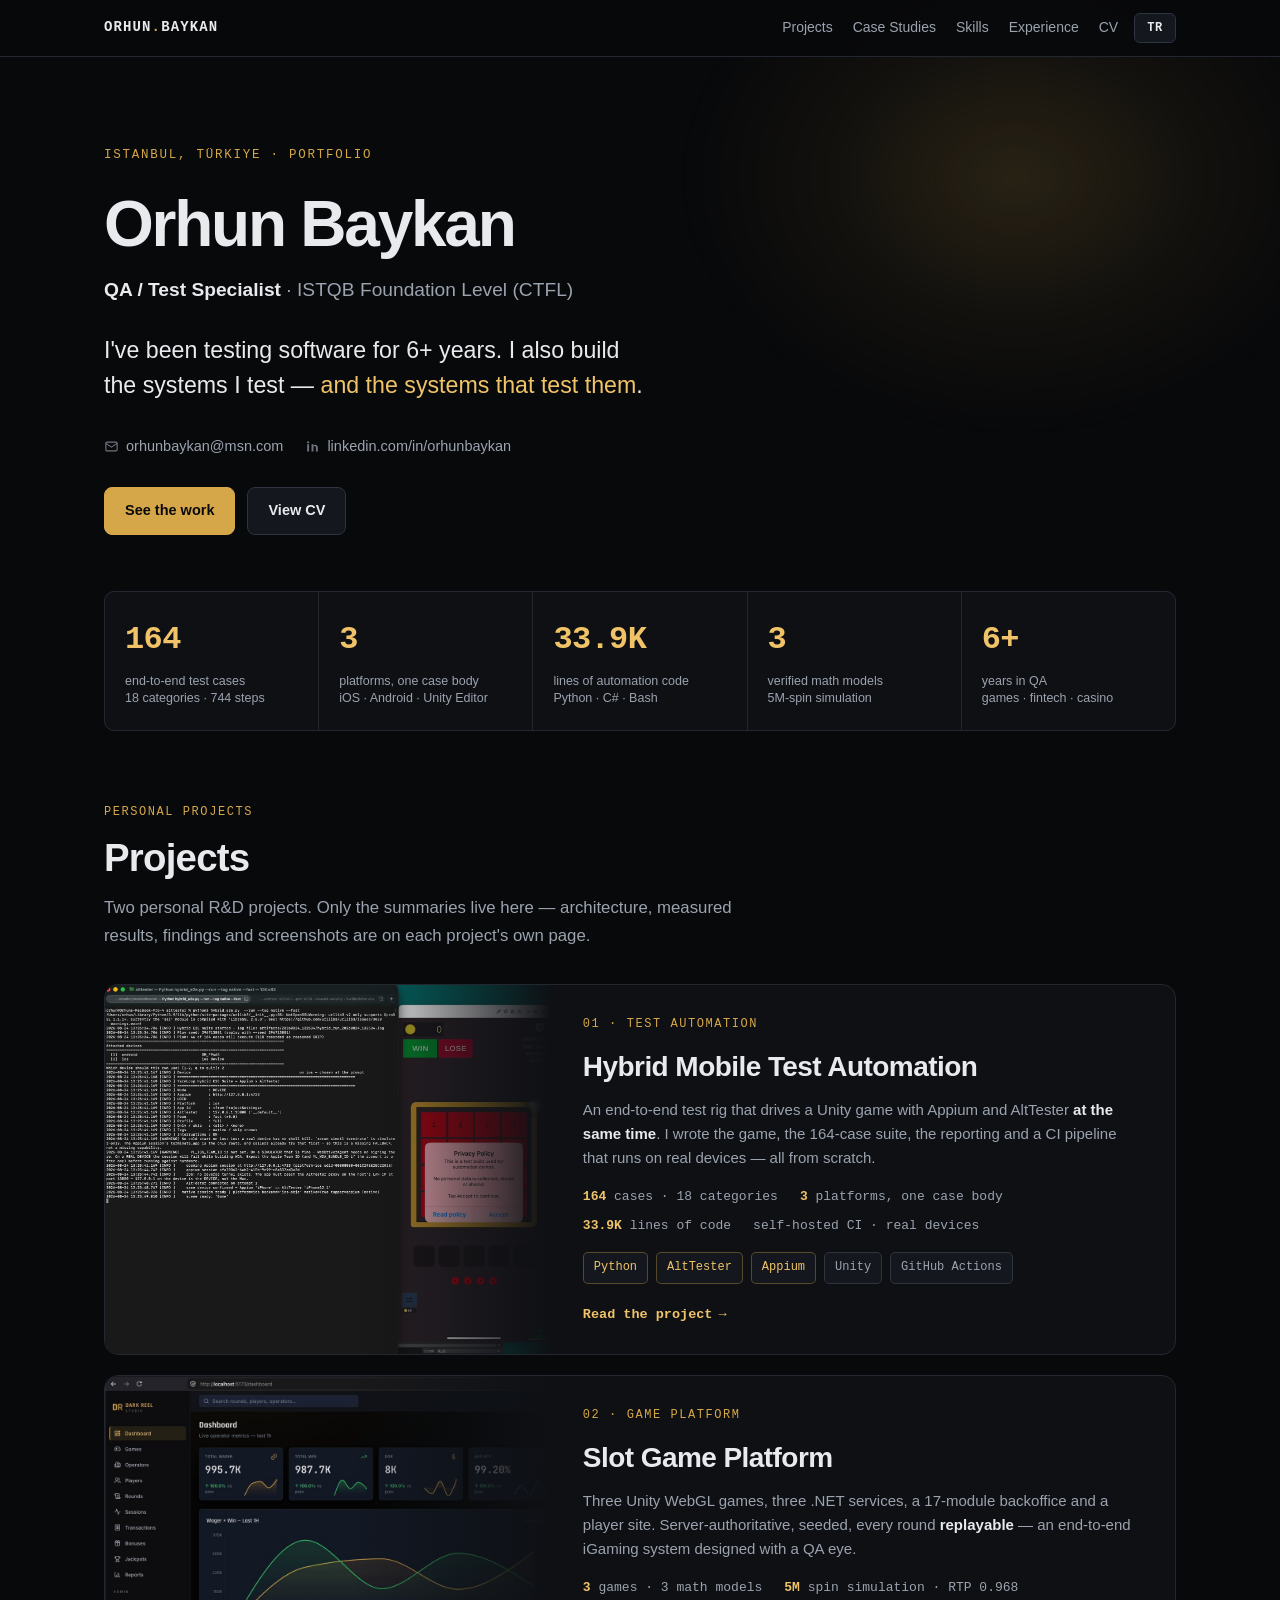
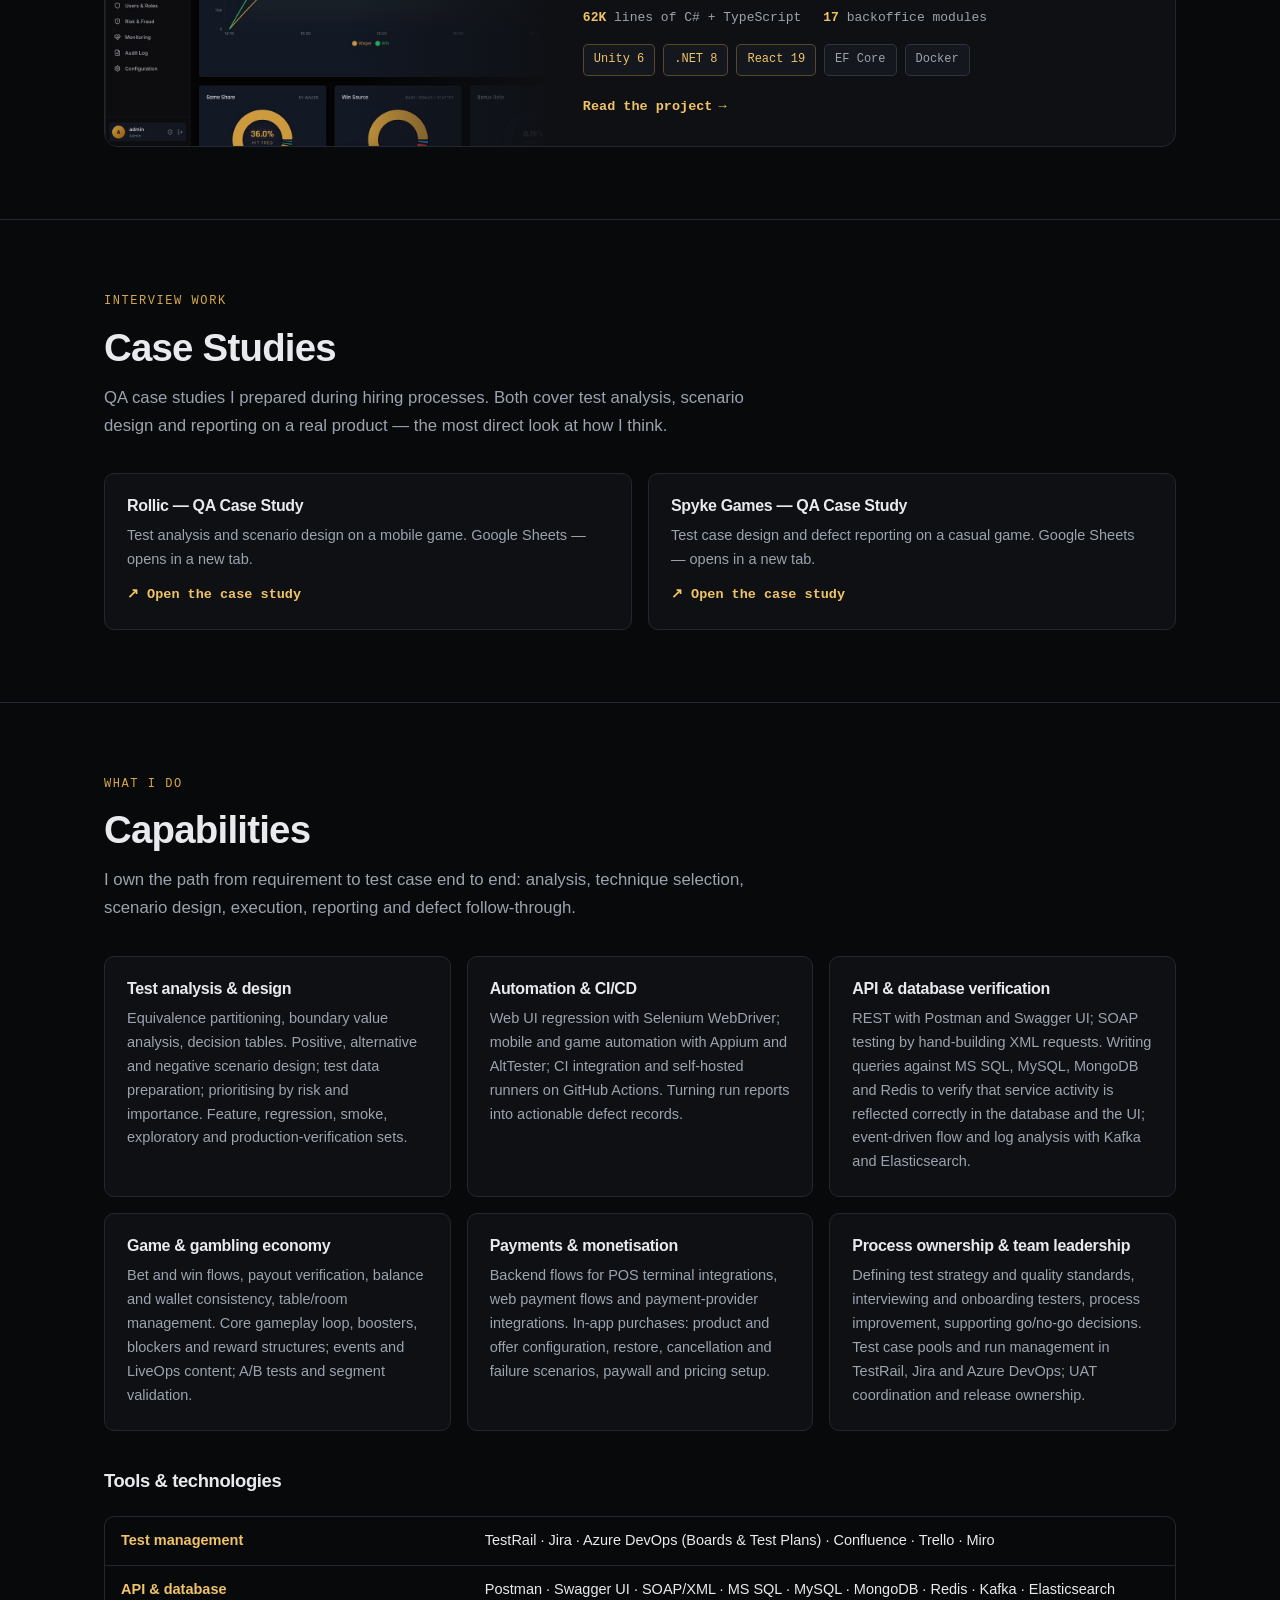
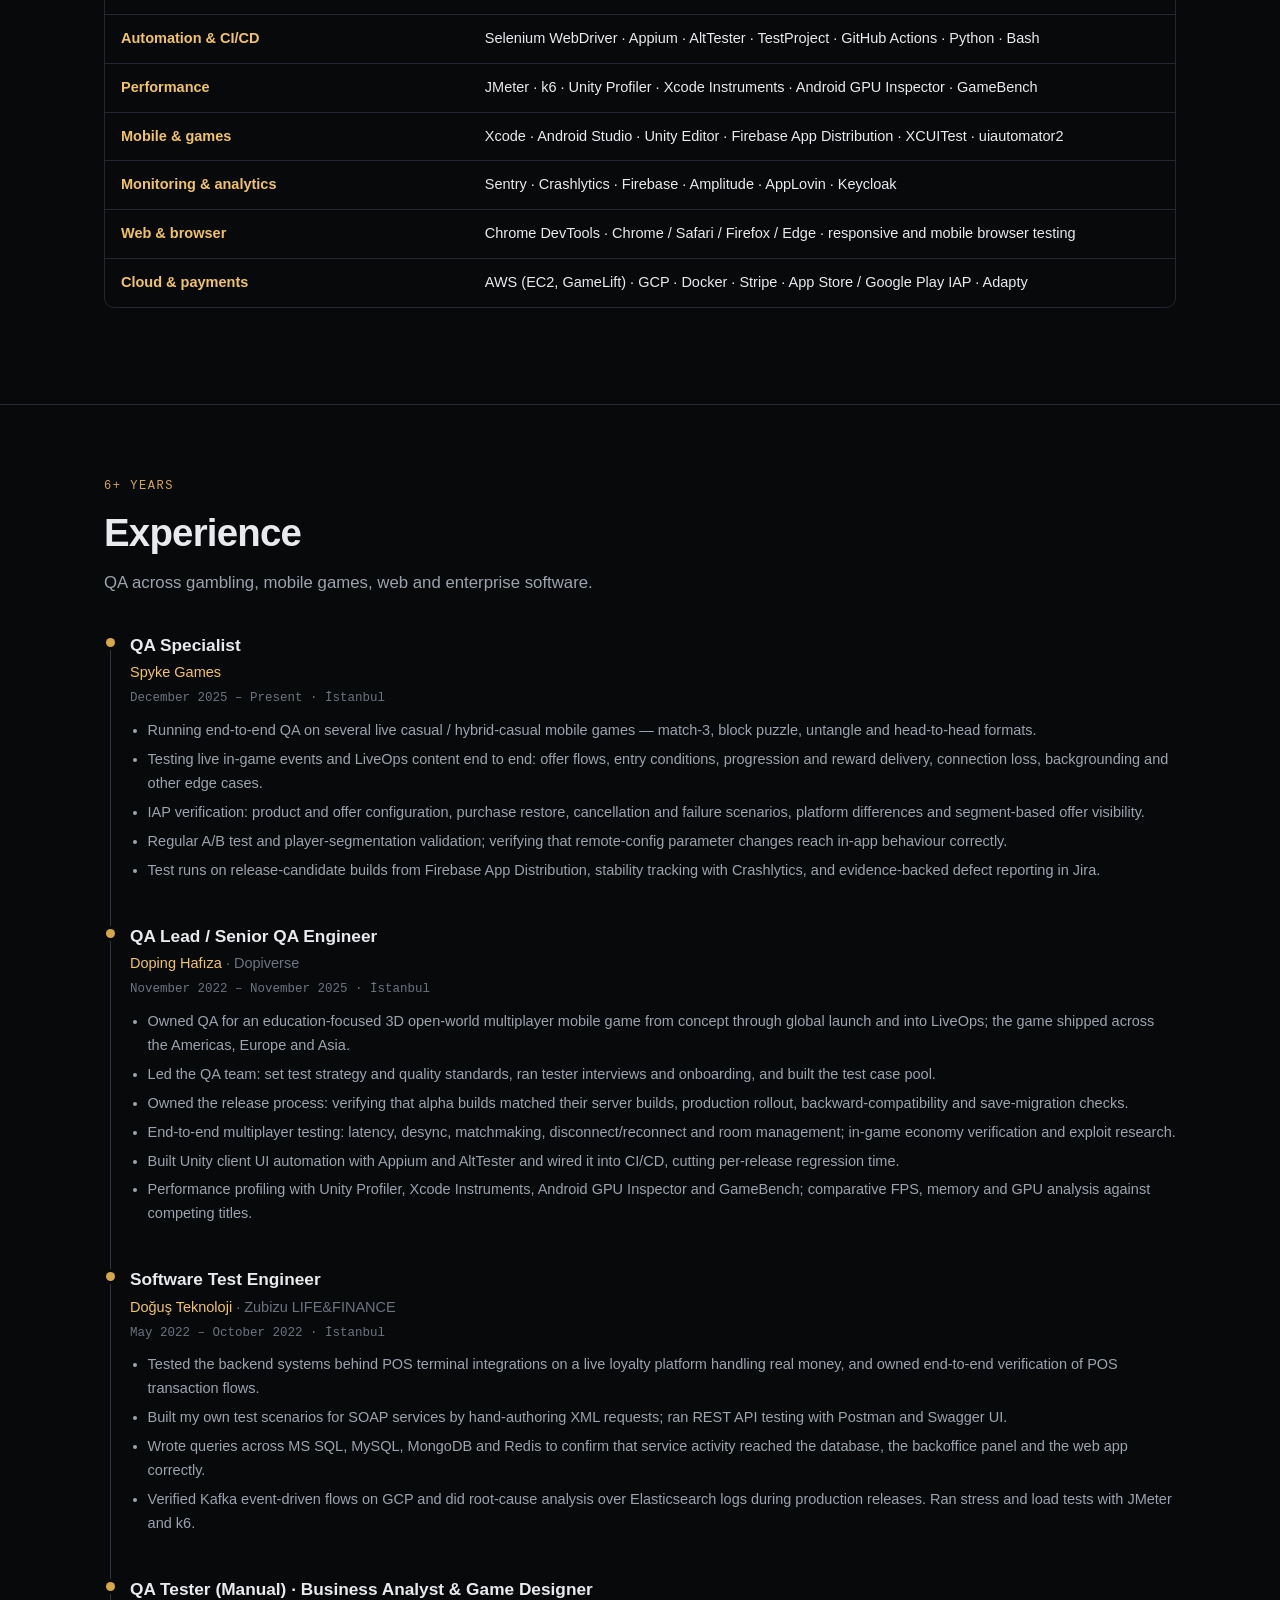
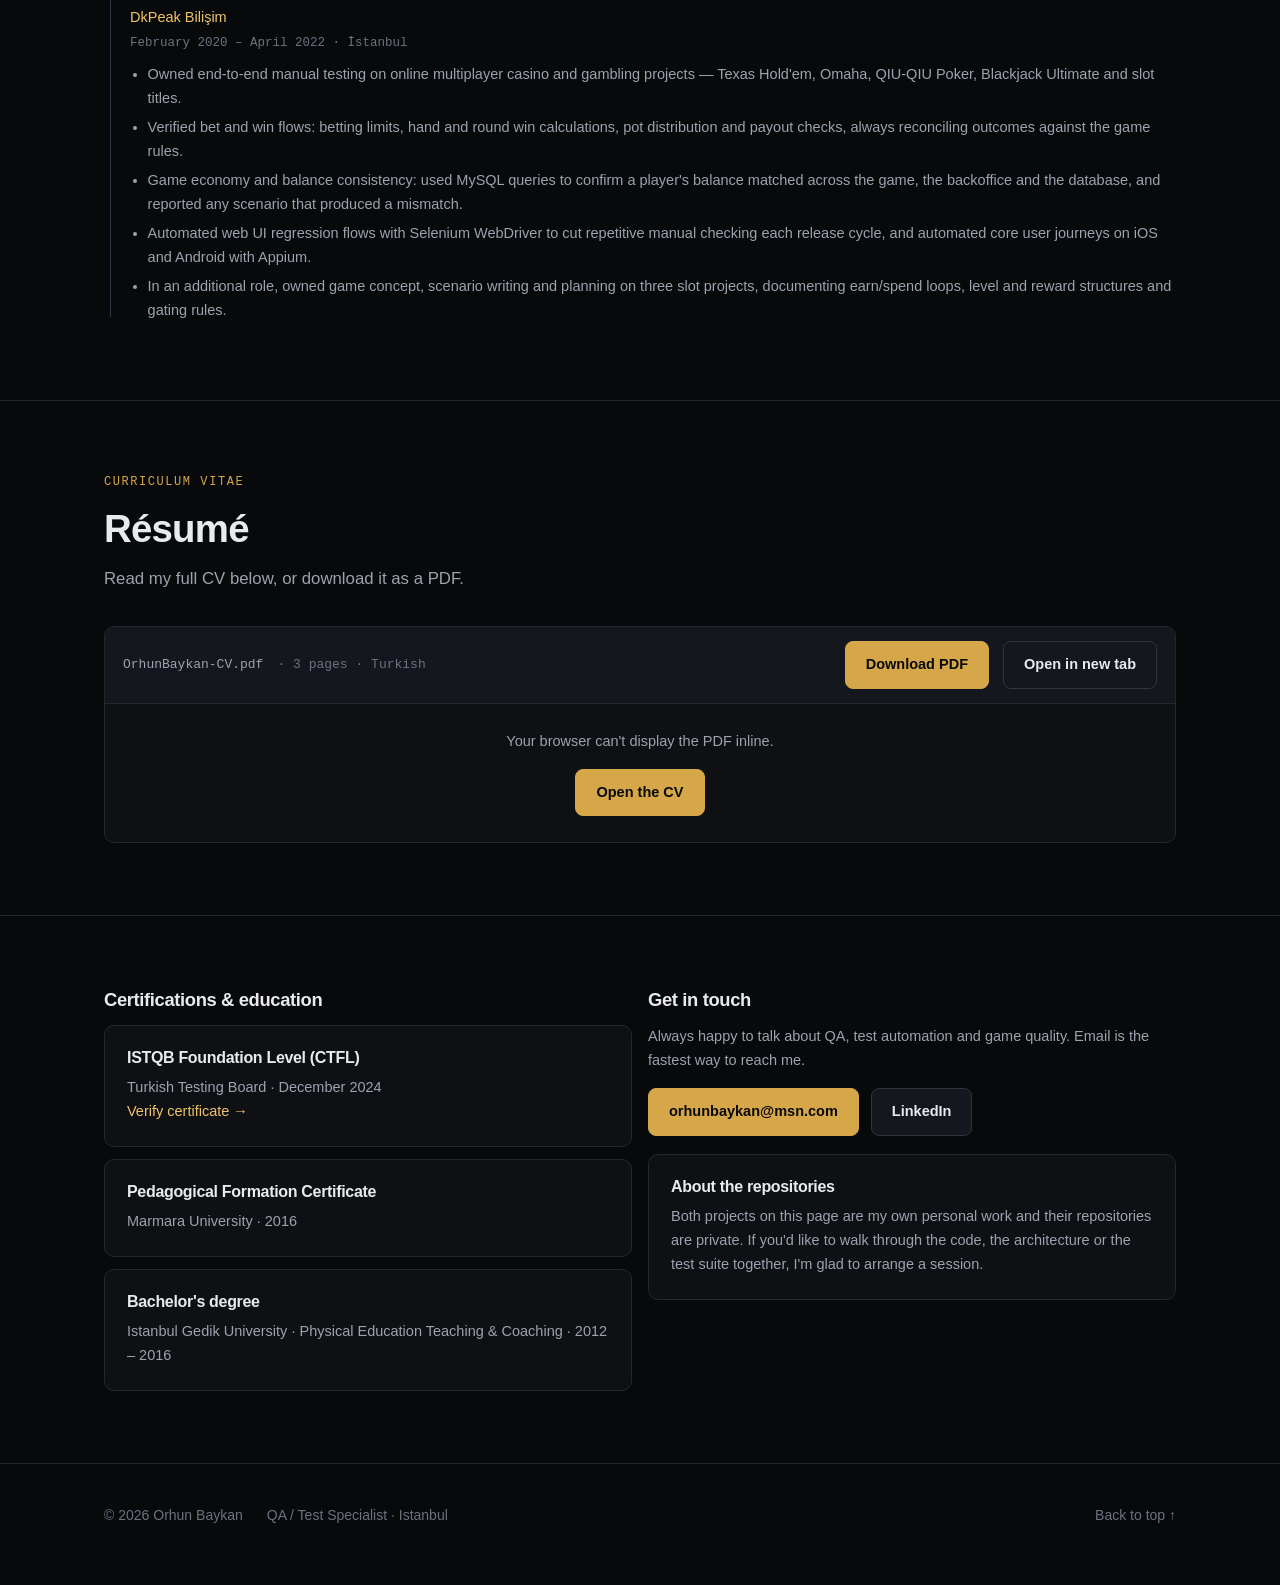
==== index.html @ b408348e "pages-upt" ====
<!doctype html>
<html lang="tr" data-title-tr="Orhun Baykan — QA / Test Uzmanı" data-title-en="Orhun Baykan — QA / Test Specialist">
<head>
<meta charset="utf-8">
<meta name="viewport" content="width=device-width, initial-scale=1">
<title>Orhun Baykan — QA / Test Uzmanı</title>
<meta name="description" content="QA / Test Uzmanı, ISTQB CTFL. 6+ yıl test deneyimi, hibrit mobil test otomasyonu ve oyun platformu projeleri.">
<link rel="icon" href="data:image/svg+xml,<svg xmlns='http://www.w3.org/2000/svg' viewBox='0 0 100 100'><rect width='100' height='100' rx='20' fill='%23D6A748'/><text y='72' x='50' text-anchor='middle' font-size='58' font-family='monospace' font-weight='700' fill='%2308090B'>OB</text></svg>">
<link rel="stylesheet" href="assets/css/site.css">
</head>
<body>

<!-- ==================== UST BAR ==================== -->
<div class="topbar">
  <div class="wrap">
    <a class="brand" href="./">ORHUN<span>.</span>BAYKAN</a>
    <nav class="navlinks" id="navlinks">
      <a href="#projeler"><span data-lang="tr">Projeler</span><span data-lang="en">Projects</span></a>
      <a href="#casestudy"><span data-lang="tr">Case Study</span><span data-lang="en">Case Studies</span></a>
      <a href="#yetkinlik"><span data-lang="tr">Yetkinlikler</span><span data-lang="en">Skills</span></a>
      <a href="#deneyim"><span data-lang="tr">Deneyim</span><span data-lang="en">Experience</span></a>
      <a href="#cv">CV</a>
    </nav>
    <button class="menubtn" id="menubtn" type="button" aria-label="Menu" aria-controls="navlinks" aria-expanded="false"><svg viewBox="0 0 24 24" fill="none" stroke="currentColor" stroke-width="2" stroke-linecap="round"><path d="M4 7h16M4 12h16M4 17h16"/></svg></button>
    <button class="langbtn" id="langbtn" type="button" aria-label="Change language">
      <span data-lang="tr">EN</span><span data-lang="en">TR</span>
    </button>
  </div>
</div>

<!-- ==================== HERO ==================== -->
<div class="wrap">
<header class="hero">
  <div class="eyebrow">
    <span data-lang="tr">İstanbul, Türkiye · Portföy</span>
    <span data-lang="en">Istanbul, Türkiye · Portfolio</span>
  </div>

  <h1>Orhun Baykan</h1>
  <div class="role">
    <b>QA / Test <span data-lang="tr">Uzmanı</span><span data-lang="en">Specialist</span></b>
    · ISTQB Foundation Level (CTFL)
  </div>

  <p class="lede">
    <span data-lang="tr">6+ yıldır yazılım test ediyorum. Test ettiğim sistemleri — <em>ve onları test eden sistemleri</em> — kendim de yazıyorum.</span>
    <span data-lang="en">I've been testing software for 6+ years. I also build the systems I test — <em>and the systems that test them</em>.</span>
  </p>

  <div class="meta">
    <a href="mailto:orhunbaykan@msn.com"><svg viewBox="0 0 24 24" fill="none" stroke="currentColor" stroke-width="1.8"><rect x="3" y="5" width="18" height="14" rx="2"/><path d="m3 7 9 6 9-6"/></svg>orhunbaykan@msn.com</a>
    <a href="https://www.linkedin.com/in/orhunbaykan" target="_blank" rel="noopener"><svg viewBox="0 0 24 24" fill="currentColor"><path d="M6.5 8.5h-3V20h3V8.5zM5 7a1.75 1.75 0 1 0 0-3.5A1.75 1.75 0 0 0 5 7zm15.5 13v-6.3c0-3.1-1.7-4.5-3.9-4.5-1.8 0-2.6 1-3.1 1.7V8.5h-3V20h3v-5.7c0-1.5.3-3 2.2-3 1.8 0 1.8 1.7 1.8 3.1V20h3z"/></svg>linkedin.com/in/orhunbaykan</a>
  </div>

  <div class="btnrow">
    <a class="btn primary" href="#projeler">
      <span data-lang="tr">Projelere bak</span><span data-lang="en">See the work</span>
    </a>
    <a class="btn" href="#cv">
      <span data-lang="tr">CV'yi görüntüle</span><span data-lang="en">View CV</span>
    </a>
  </div>
</header>

<!-- ==================== KANIT SERIDI ==================== -->
<div class="metrics">
  <div class="metric">
    <div class="n">164</div>
    <div class="l"><span data-lang="tr">uçtan uca test senaryosu<br>18 kategori · 744 adım</span><span data-lang="en">end-to-end test cases<br>18 categories · 744 steps</span></div>
  </div>
  <div class="metric">
    <div class="n">3</div>
    <div class="l"><span data-lang="tr">platform, tek case gövdesi<br>iOS · Android · Unity Editor</span><span data-lang="en">platforms, one case body<br>iOS · Android · Unity Editor</span></div>
  </div>
  <div class="metric">
    <div class="n">33.9K</div>
    <div class="l"><span data-lang="tr">satır otomasyon kodu<br>Python · C# · Bash</span><span data-lang="en">lines of automation code<br>Python · C# · Bash</span></div>
  </div>
  <div class="metric">
    <div class="n">3</div>
    <div class="l"><span data-lang="tr">doğrulanmış matematik modeli<br>5M spin simülasyonu</span><span data-lang="en">verified math models<br>5M-spin simulation</span></div>
  </div>
  <div class="metric">
    <div class="n">6+</div>
    <div class="l"><span data-lang="tr">yıl QA deneyimi<br>oyun · fintech · casino</span><span data-lang="en">years in QA<br>games · fintech · casino</span></div>
  </div>
</div>
</div>

<!-- ==================== PROJELER ==================== -->
<section id="projeler">
<div class="wrap">
  <div class="shead">
    <div class="stag"><span data-lang="tr">Kişisel projeler</span><span data-lang="en">Personal projects</span></div>
    <h2><span data-lang="tr">Projeler</span><span data-lang="en">Projects</span></h2>
    <p class="sub">
      <span data-lang="tr">İki kişisel Ar-Ge projesi. Burada yalnızca özetleri var — mimari, ölçülmüş sonuçlar, bulgular ve ekran görüntüleri her projenin kendi sayfasında.</span>
      <span data-lang="en">Two personal R&amp;D projects. Only the summaries live here — architecture, measured results, findings and screenshots are on each project's own page.</span>
    </p>
  </div>

  <div class="projects">
    <a class="proj" href="projects/otomasyon/">
      <div class="pcover"><img src="assets/img/qa-hybrid-run.jpg" alt="Terminal log and iPhone driven side by side" loading="lazy"></div>
      <div class="pbody">
        <div class="ptag"><span data-lang="tr">01 · Test otomasyonu</span><span data-lang="en">01 · Test automation</span></div>
        <h3><span data-lang="tr">Hibrit Mobil Test Otomasyonu</span><span data-lang="en">Hybrid Mobile Test Automation</span></h3>
        <p>
          <span data-lang="tr">Bir Unity oyununu Appium ve AltTester ile <b style="color:var(--ink)">aynı anda</b> süren uçtan uca test altyapısı. Oyunu, 164 senaryoluk test paketini, raporlamayı ve gerçek cihazlarda koşan CI hattını sıfırdan kendim yazdım.</span>
          <span data-lang="en">An end-to-end test rig that drives a Unity game with Appium and AltTester <b style="color:var(--ink)">at the same time</b>. I wrote the game, the 164-case suite, the reporting and a CI pipeline that runs on real devices — all from scratch.</span>
        </p>
        <ul class="pfacts">
          <li><b>164</b> <span data-lang="tr">senaryo · 18 kategori</span><span data-lang="en">cases · 18 categories</span></li>
          <li><b>3</b> <span data-lang="tr">platform, tek case gövdesi</span><span data-lang="en">platforms, one case body</span></li>
          <li><b>33.9K</b> <span data-lang="tr">satır kod</span><span data-lang="en">lines of code</span></li>
          <li><span data-lang="tr">self-hosted CI · gerçek cihaz</span><span data-lang="en">self-hosted CI · real devices</span></li>
        </ul>
        <div class="badges">
          <span class="badge g">Python</span><span class="badge g">AltTester</span><span class="badge g">Appium</span>
          <span class="badge">Unity</span><span class="badge">GitHub Actions</span>
        </div>
        <span class="pgo"><span data-lang="tr">Projeyi incele</span><span data-lang="en">Read the project</span></span>
      </div>
    </a>

    <a class="proj" href="projects/platform/">
      <div class="pcover"><img src="assets/img/slot-dashboard.jpg" alt="Backoffice dashboard" loading="lazy"></div>
      <div class="pbody">
        <div class="ptag"><span data-lang="tr">02 · Oyun platformu</span><span data-lang="en">02 · Game platform</span></div>
        <h3><span data-lang="tr">Slot Oyun Platformu</span><span data-lang="en">Slot Game Platform</span></h3>
        <p>
          <span data-lang="tr">Üç Unity WebGL oyunu, üç .NET servisi, 17 modüllü yönetim paneli ve oyuncu sitesi. Sunucu otoriteli, seed'li, her turu <b style="color:var(--ink)">replay edilebilir</b> — QA gözüyle tasarlanmış uçtan uca bir iGaming sistemi.</span>
          <span data-lang="en">Three Unity WebGL games, three .NET services, a 17-module backoffice and a player site. Server-authoritative, seeded, every round <b style="color:var(--ink)">replayable</b> — an end-to-end iGaming system designed with a QA eye.</span>
        </p>
        <ul class="pfacts">
          <li><b>3</b> <span data-lang="tr">oyun · 3 matematik modeli</span><span data-lang="en">games · 3 math models</span></li>
          <li><b>5M</b> <span data-lang="tr">spin simülasyonu · RTP 0.968</span><span data-lang="en">spin simulation · RTP 0.968</span></li>
          <li><b>62K</b> <span data-lang="tr">satır C# + TypeScript</span><span data-lang="en">lines of C# + TypeScript</span></li>
          <li><b>17</b> <span data-lang="tr">modüllü panel</span><span data-lang="en">backoffice modules</span></li>
        </ul>
        <div class="badges">
          <span class="badge g">Unity 6</span><span class="badge g">.NET 8</span><span class="badge g">React 19</span>
          <span class="badge">EF Core</span><span class="badge">Docker</span>
        </div>
        <span class="pgo"><span data-lang="tr">Projeyi incele</span><span data-lang="en">Read the project</span></span>
      </div>
    </a>
  </div>
</div>
</section>

<!-- ==================== CASE STUDY ==================== -->
<section id="casestudy">
<div class="wrap">
  <div class="shead">
    <div class="stag"><span data-lang="tr">Mülakat çalışmaları</span><span data-lang="en">Interview work</span></div>
    <h2><span data-lang="tr">Case Study'ler</span><span data-lang="en">Case Studies</span></h2>
    <p class="sub">
      <span data-lang="tr">İşe alım süreçlerinde hazırladığım QA case study çalışmaları. İkisi de gerçek bir ürün üzerinden test analizi, senaryo tasarımı ve raporlama içeriyor — nasıl düşündüğümü görmek için en doğrudan kaynak.</span>
      <span data-lang="en">QA case studies I prepared during hiring processes. Both cover test analysis, scenario design and reporting on a real product — the most direct look at how I think.</span>
    </p>
  </div>

  <div class="grid2">
    <a class="card cslink" href="https://docs.google.com/spreadsheets/d/12mnS4ftBZuf1dLyGaZLtfo1AubF04DUJ/edit?gid=616823622#gid=616823622" target="_blank" rel="noopener">
      <h4>Rollic — QA Case Study</h4>
      <p><span data-lang="tr">Mobil oyun üzerine test analizi ve senaryo tasarımı çalışması. Google Sheets — yeni sekmede açılır.</span><span data-lang="en">Test analysis and scenario design on a mobile game. Google Sheets — opens in a new tab.</span></p>
      <span class="csgo">↗ <span data-lang="tr">Case study'yi aç</span><span data-lang="en">Open the case study</span></span>
    </a>
    <a class="card cslink" href="https://docs.google.com/spreadsheets/d/1ZiLa3qmHNg48y3fVaMApUjtguJbfLfW-I8v6UOAhSYs/edit?gid=858478243#gid=858478243" target="_blank" rel="noopener">
      <h4>Spyke Games — QA Case Study</h4>
      <p><span data-lang="tr">Casual oyun üzerine test durumu tasarımı ve hata raporlama çalışması. Google Sheets — yeni sekmede açılır.</span><span data-lang="en">Test case design and defect reporting on a casual game. Google Sheets — opens in a new tab.</span></p>
      <span class="csgo">↗ <span data-lang="tr">Case study'yi aç</span><span data-lang="en">Open the case study</span></span>
    </a>
  </div>
</div>
</section>

<!-- ==================== YETKINLIKLER ==================== -->
<section id="yetkinlik">
<div class="wrap">
  <div class="shead">
    <div class="stag"><span data-lang="tr">Ne yapabilirim</span><span data-lang="en">What I do</span></div>
    <h2><span data-lang="tr">Yetkinlikler</span><span data-lang="en">Capabilities</span></h2>
    <p class="sub">
      <span data-lang="tr">Gereksinimden test durumuna kadar olan süreci uçtan uca yürütürüm: test analizi, teknik seçimi, senaryo tasarımı, koşum, raporlama ve çözüm takibi.</span>
      <span data-lang="en">I own the path from requirement to test case end to end: analysis, technique selection, scenario design, execution, reporting and defect follow-through.</span>
    </p>
  </div>

  <div class="grid2">
    <div class="card">
      <h4><span data-lang="tr">Test analizi &amp; tasarımı</span><span data-lang="en">Test analysis &amp; design</span></h4>
      <p><span data-lang="tr">Denklik paylaştırma, sınır değer analizi, karar tablosu. Pozitif, alternatif ve negatif senaryo tasarımı; test datası hazırlama; senaryoların risk ve önem sırasına göre önceliklendirilmesi. Feature, regresyon, smoke, exploratory ve prod doğrulama setleri.</span>
      <span data-lang="en">Equivalence partitioning, boundary value analysis, decision tables. Positive, alternative and negative scenario design; test data preparation; prioritising by risk and importance. Feature, regression, smoke, exploratory and production-verification sets.</span></p>
    </div>
    <div class="card">
      <h4><span data-lang="tr">Otomasyon &amp; CI/CD</span><span data-lang="en">Automation &amp; CI/CD</span></h4>
      <p><span data-lang="tr">Selenium WebDriver ile web UI regresyonu; Appium ve AltTester ile mobil ve oyun otomasyonu; GitHub Actions ile CI hattına entegrasyon ve self-hosted runner kurulumu. Koşum raporlarının incelenip hata kaydına dönüştürülmesi.</span>
      <span data-lang="en">Web UI regression with Selenium WebDriver; mobile and game automation with Appium and AltTester; CI integration and self-hosted runners on GitHub Actions. Turning run reports into actionable defect records.</span></p>
    </div>
    <div class="card">
      <h4><span data-lang="tr">API &amp; veritabanı doğrulaması</span><span data-lang="en">API &amp; database verification</span></h4>
      <p><span data-lang="tr">Postman ve Swagger UI ile REST; sıfırdan XML request kurgulayarak SOAP servis testleri. MS SQL, MySQL, MongoDB ve Redis üzerinde sorgu yazarak servis hareketlerinin veritabanı ve arayüz tarafındaki yansımalarını doğrulama; Kafka ve Elasticsearch ile olay tabanlı akış ve log analizi.</span>
      <span data-lang="en">REST with Postman and Swagger UI; SOAP testing by hand-building XML requests. Writing queries against MS SQL, MySQL, MongoDB and Redis to verify that service activity is reflected correctly in the database and the UI; event-driven flow and log analysis with Kafka and Elasticsearch.</span></p>
    </div>
    <div class="card">
      <h4><span data-lang="tr">Oyun &amp; şans oyunları ekonomisi</span><span data-lang="en">Game &amp; gambling economy</span></h4>
      <p><span data-lang="tr">Bahis ve kazanç akışları, payout doğrulaması, bakiye ve cüzdan tutarlılığı, masa/oda yönetimi. Core gameplay loop, booster, engel ve ödül yapıları; event ve LiveOps içerikleri; A/B testleri ve segment doğrulamaları.</span>
      <span data-lang="en">Bet and win flows, payout verification, balance and wallet consistency, table/room management. Core gameplay loop, boosters, blockers and reward structures; events and LiveOps content; A/B tests and segment validation.</span></p>
    </div>
    <div class="card">
      <h4><span data-lang="tr">Ödeme &amp; monetizasyon</span><span data-lang="en">Payments &amp; monetisation</span></h4>
      <p><span data-lang="tr">POS terminal entegrasyonlarının backend akışları, web ödeme akışları ve ödeme sağlayıcı entegrasyonları. Uygulama içi satın alma (IAP): ürün ve teklif konfigürasyonu, satın alma geri yükleme, iptal ve hata senaryoları, paywall ve fiyat kurgusu.</span>
      <span data-lang="en">Backend flows for POS terminal integrations, web payment flows and payment-provider integrations. In-app purchases: product and offer configuration, restore, cancellation and failure scenarios, paywall and pricing setup.</span></p>
    </div>
    <div class="card">
      <h4><span data-lang="tr">Süreç sahipliği &amp; ekip liderliği</span><span data-lang="en">Process ownership &amp; team leadership</span></h4>
      <p><span data-lang="tr">Test stratejisi ve kalite standardı oluşturma, test uzmanı mülakatı ve onboarding, süreç iyileştirme, go/no-go kararına destek. TestRail, Jira ve Azure DevOps üzerinde test case havuzu ve koşum yönetimi; UAT koordinasyonu ve sürüm sahipliği.</span>
      <span data-lang="en">Defining test strategy and quality standards, interviewing and onboarding testers, process improvement, supporting go/no-go decisions. Test case pools and run management in TestRail, Jira and Azure DevOps; UAT coordination and release ownership.</span></p>
    </div>
  </div>

  <h3 style="font-size:1.15rem;margin:38px 0 14px">
    <span data-lang="tr">Araçlar ve teknolojiler</span><span data-lang="en">Tools &amp; technologies</span>
  </h3>
  <div class="tablewrap">
    <table>
      <tbody>
        <tr><td style="width:34%;color:var(--gold2);font-weight:600"><span data-lang="tr">Test yönetimi</span><span data-lang="en">Test management</span></td><td>TestRail · Jira · Azure DevOps (Boards &amp; Test Plans) · Confluence · Trello · Miro</td></tr>
        <tr><td style="color:var(--gold2);font-weight:600"><span data-lang="tr">API &amp; veritabanı</span><span data-lang="en">API &amp; database</span></td><td>Postman · Swagger UI · SOAP/XML · MS SQL · MySQL · MongoDB · Redis · Kafka · Elasticsearch</td></tr>
        <tr><td style="color:var(--gold2);font-weight:600"><span data-lang="tr">Otomasyon &amp; CI/CD</span><span data-lang="en">Automation &amp; CI/CD</span></td><td>Selenium WebDriver · Appium · AltTester · TestProject · GitHub Actions · Python · Bash</td></tr>
        <tr><td style="color:var(--gold2);font-weight:600"><span data-lang="tr">Performans</span><span data-lang="en">Performance</span></td><td>JMeter · k6 · Unity Profiler · Xcode Instruments · Android GPU Inspector · GameBench</td></tr>
        <tr><td style="color:var(--gold2);font-weight:600"><span data-lang="tr">Mobil &amp; oyun</span><span data-lang="en">Mobile &amp; games</span></td><td>Xcode · Android Studio · Unity Editor · Firebase App Distribution · XCUITest · uiautomator2</td></tr>
        <tr><td style="color:var(--gold2);font-weight:600"><span data-lang="tr">İzleme &amp; analitik</span><span data-lang="en">Monitoring &amp; analytics</span></td><td>Sentry · Crashlytics · Firebase · Amplitude · AppLovin · Keycloak</td></tr>
        <tr><td style="color:var(--gold2);font-weight:600"><span data-lang="tr">Web &amp; tarayıcı</span><span data-lang="en">Web &amp; browser</span></td><td>Chrome DevTools · Chrome / Safari / Firefox / Edge · <span data-lang="tr">responsive ve mobil tarayıcı testleri</span><span data-lang="en">responsive and mobile browser testing</span></td></tr>
        <tr><td style="color:var(--gold2);font-weight:600"><span data-lang="tr">Bulut &amp; ödeme</span><span data-lang="en">Cloud &amp; payments</span></td><td>AWS (EC2, GameLift) · GCP · Docker · Stripe · App Store / Google Play IAP · Adapty</td></tr>
      </tbody>
    </table>
  </div>
</div>
</section>

<!-- ==================== DENEYIM ==================== -->
<section id="deneyim">
<div class="wrap">
  <div class="shead">
    <div class="stag"><span data-lang="tr">6+ yıl</span><span data-lang="en">6+ years</span></div>
    <h2><span data-lang="tr">Deneyim</span><span data-lang="en">Experience</span></h2>
    <p class="sub">
      <span data-lang="tr">Şans oyunları, mobil oyun, web ve kurumsal yazılım projelerinde QA.</span>
      <span data-lang="en">QA across gambling, mobile games, web and enterprise software.</span>
    </p>
  </div>

  <div class="tl">
    <div class="job">
      <div class="jt">QA Specialist</div>
      <div class="jc">Spyke Games</div>
      <div class="jd"><span data-lang="tr">Aralık 2025 – Halen</span><span data-lang="en">December 2025 – Present</span> · İstanbul</div>
      <ul>
        <li><span data-lang="tr">Match-3, blok/küp puzzle, ip çözme ve head-to-head formatlarında birden fazla canlı casual/hybrid-casual mobil oyunda uçtan uca QA süreçlerini yürütüyorum.</span><span data-lang="en">Running end-to-end QA on several live casual / hybrid-casual mobile games — match-3, block puzzle, untangle and head-to-head formats.</span></li>
        <li><span data-lang="tr">Canlı in-game event ve LiveOps içeriklerini uçtan uca test ediyorum: teklif akışları, giriş koşulları, ilerleme ve ödül dağıtımı, bağlantı kopması, arka plana alınıp geri dönme gibi edge case'ler.</span><span data-lang="en">Testing live in-game events and LiveOps content end to end: offer flows, entry conditions, progression and reward delivery, connection loss, backgrounding and other edge cases.</span></li>
        <li><span data-lang="tr">IAP doğrulamaları: ürün ve teklif konfigürasyonu, satın alma geri yükleme, iptal ve hata senaryoları, platform farkları ve segment bazlı teklif görünürlüğü.</span><span data-lang="en">IAP verification: product and offer configuration, purchase restore, cancellation and failure scenarios, platform differences and segment-based offer visibility.</span></li>
        <li><span data-lang="tr">Düzenli A/B testleri ve oyuncu segmentasyonu doğrulamaları; uzak konfigürasyon (remote config) üzerinden parametre değişikliklerinin uygulama içi davranışa doğru yansıdığının kontrolü.</span><span data-lang="en">Regular A/B test and player-segmentation validation; verifying that remote-config parameter changes reach in-app behaviour correctly.</span></li>
        <li><span data-lang="tr">Firebase App Distribution ile gelen sürüm adayı build'ler üzerinde test koşumları, Crashlytics ile stabilite takibi ve Jira üzerinde kanıtlı hata raporlama.</span><span data-lang="en">Test runs on release-candidate builds from Firebase App Distribution, stability tracking with Crashlytics, and evidence-backed defect reporting in Jira.</span></li>
      </ul>
    </div>

    <div class="job">
      <div class="jt">QA Lead / Senior QA Engineer</div>
      <div class="jc">Doping Hafıza <span style="color:var(--ink3)">· Dopiverse</span></div>
      <div class="jd"><span data-lang="tr">Kasım 2022 – Kasım 2025</span><span data-lang="en">November 2022 – November 2025</span> · İstanbul</div>
      <ul>
        <li><span data-lang="tr">Eğitim odaklı 3D mobil open-world multiplayer bir oyunun QA süreçlerini fikir aşamasından global lansmana ve LiveOps dönemine kadar yönettim; oyun Amerika, Avrupa ve Asya pazarlarında yayınlandı.</span><span data-lang="en">Owned QA for an education-focused 3D open-world multiplayer mobile game from concept through global launch and into LiveOps; the game shipped across the Americas, Europe and Asia.</span></li>
        <li><span data-lang="tr">QA ekibini yönettim: test stratejisi ve kalite standartlarını belirledim, test uzmanı mülakatlarını ve onboarding süreçlerini yürüttüm, test case havuzunu kurdum.</span><span data-lang="en">Led the QA team: set test strategy and quality standards, ran tester interviews and onboarding, and built the test case pool.</span></li>
        <li><span data-lang="tr">Sürüm sürecinin sahipliğini üstlendim: alfa build'ler ile eşleşen sunucu build'lerinin doğrulanması, prod yayını, geri uyumluluk ve kayıt taşıma (save migration) kontrolleri.</span><span data-lang="en">Owned the release process: verifying that alpha builds matched their server builds, production rollout, backward-compatibility and save-migration checks.</span></li>
        <li><span data-lang="tr">Multiplayer uçtan uca testler: latency, desync, matchmaking, bağlantı kopması ve yeniden bağlanma, oda yönetimi senaryoları; oyun içi ekonomi doğrulaması ve exploit araştırması.</span><span data-lang="en">End-to-end multiplayer testing: latency, desync, matchmaking, disconnect/reconnect and room management; in-game economy verification and exploit research.</span></li>
        <li><span data-lang="tr">Appium ve AltTester ile Unity client UI otomasyonunu kurdum ve CI/CD hattına entegre ederek sürüm başına regresyon koşum süresini kısalttım.</span><span data-lang="en">Built Unity client UI automation with Appium and AltTester and wired it into CI/CD, cutting per-release regression time.</span></li>
        <li><span data-lang="tr">Unity Profiler, Xcode Instruments, Android GPU Inspector ve GameBench ile performans profilleme; FPS, bellek ve GPU değerlerinin rakip oyunlarla karşılaştırmalı analizi.</span><span data-lang="en">Performance profiling with Unity Profiler, Xcode Instruments, Android GPU Inspector and GameBench; comparative FPS, memory and GPU analysis against competing titles.</span></li>
      </ul>
    </div>

    <div class="job">
      <div class="jt">Software Test Engineer</div>
      <div class="jc">Doğuş Teknoloji <span style="color:var(--ink3)">· Zubizu LIFE&amp;FINANCE</span></div>
      <div class="jd"><span data-lang="tr">Mayıs 2022 – Ekim 2022</span><span data-lang="en">May 2022 – October 2022</span> · İstanbul</div>
      <ul>
        <li><span data-lang="tr">Gerçek para akışı olan canlı bir sadakat platformunda POS terminal entegrasyonlarının backend sistemlerini test ettim; POS işlem akışlarının uçtan uca doğrulanmasında görev aldım.</span><span data-lang="en">Tested the backend systems behind POS terminal integrations on a live loyalty platform handling real money, and owned end-to-end verification of POS transaction flows.</span></li>
        <li><span data-lang="tr">SOAP tabanlı servislerde sıfırdan XML request'ler kurgulayarak kendi test senaryolarımı oluşturdum; Postman ve Swagger UI ile REST API testlerini yürüttüm.</span><span data-lang="en">Built my own test scenarios for SOAP services by hand-authoring XML requests; ran REST API testing with Postman and Swagger UI.</span></li>
        <li><span data-lang="tr">MS SQL, MySQL, MongoDB ve Redis üzerinde sorgu yazarak servis hareketlerinin veritabanına, yönetim paneline ve web uygulamasına doğru yansıdığını doğruladım.</span><span data-lang="en">Wrote queries across MS SQL, MySQL, MongoDB and Redis to confirm that service activity reached the database, the backoffice panel and the web app correctly.</span></li>
        <li><span data-lang="tr">GCP üzerinde Kafka olay tabanlı akışları doğruladım; prod sürüm süreçlerinde Elasticsearch logları üzerinden kök neden analizi yaptım. JMeter ve k6 ile stres ve yük testleri koştum.</span><span data-lang="en">Verified Kafka event-driven flows on GCP and did root-cause analysis over Elasticsearch logs during production releases. Ran stress and load tests with JMeter and k6.</span></li>
      </ul>
    </div>

    <div class="job">
      <div class="jt"><span data-lang="tr">QA Tester (Manuel Test Uzmanı) · Business Analyst &amp; Game Designer</span><span data-lang="en">QA Tester (Manual) · Business Analyst &amp; Game Designer</span></div>
      <div class="jc">DkPeak Bilişim</div>
      <div class="jd"><span data-lang="tr">Şubat 2020 – Nisan 2022</span><span data-lang="en">February 2020 – April 2022</span> · İstanbul</div>
      <ul>
        <li><span data-lang="tr">Online multiplayer casino ve şans oyunu projelerinde (Texas Hold'em, Omaha, QIU-QIU Poker, Blackjack Ultimate ve slot oyunları) uçtan uca manuel test sorumluluğunu üstlendim.</span><span data-lang="en">Owned end-to-end manual testing on online multiplayer casino and gambling projects — Texas Hold'em, Omaha, QIU-QIU Poker, Blackjack Ultimate and slot titles.</span></li>
        <li><span data-lang="tr">Bahis ve kazanç akışlarının doğrulanması: bahis limitleri, el ve tur sonu kazanç hesaplamaları, pot dağıtımı ve payout kontrolleri; beklenen sonuçları oyun kuralları ile karşılaştırarak doğruladım.</span><span data-lang="en">Verified bet and win flows: betting limits, hand and round win calculations, pot distribution and payout checks, always reconciling outcomes against the game rules.</span></li>
        <li><span data-lang="tr">Oyun içi ekonomi ve bakiye tutarlılığı: kullanıcı bakiyesinin oyun, yönetim paneli ve veritabanı tarafında birebir eşleştiğini MySQL sorgularıyla kontrol ettim; tutarsızlık üreten senaryoları raporladım.</span><span data-lang="en">Game economy and balance consistency: used MySQL queries to confirm a player's balance matched across the game, the backoffice and the database, and reported any scenario that produced a mismatch.</span></li>
        <li><span data-lang="tr">Selenium WebDriver ile web UI regresyon akışlarını otomatikleştirerek sürüm döngülerindeki tekrarlayan manuel kontrol yükünü azalttım; Appium ile iOS ve Android tarafında temel kullanıcı yolculuklarını otomatize ettim.</span><span data-lang="en">Automated web UI regression flows with Selenium WebDriver to cut repetitive manual checking each release cycle, and automated core user journeys on iOS and Android with Appium.</span></li>
        <li><span data-lang="tr">Ek rol olarak üç slot projesinde oyun konsepti, senaryo yazımı ve genel planlama sahipliğini üstlendim; kazanım/harcama döngüleri, seviye ve ödül yapıları ile gating kurallarını dokümante ettim.</span><span data-lang="en">In an additional role, owned game concept, scenario writing and planning on three slot projects, documenting earn/spend loops, level and reward structures and gating rules.</span></li>
      </ul>
    </div>
  </div>
</div>
</section>

<!-- ==================== CV ==================== -->
<section id="cv">
<div class="wrap">
  <div class="shead">
    <div class="stag">Curriculum Vitae</div>
    <h2><span data-lang="tr">Özgeçmiş</span><span data-lang="en">Résumé</span></h2>
    <p class="sub">
      <span data-lang="tr">Tam özgeçmişimi aşağıdan okuyabilir veya PDF olarak indirebilirsiniz.</span>
      <span data-lang="en">Read my full CV below, or download it as a PDF.</span>
    </p>
  </div>

  <div class="cvbox">
    <div class="cvbar">
      <span class="t">OrhunBaykan-CV.pdf</span>
      <span class="t" style="color:var(--ink3)">· 3 <span data-lang="tr">sayfa</span><span data-lang="en">pages</span> · <span data-lang="tr">Türkçe</span><span data-lang="en">Turkish</span></span>
      <span class="sp"></span>
      <a class="btn primary" href="assets/OrhunBaykan-CV.pdf" download>
        <span data-lang="tr">PDF indir</span><span data-lang="en">Download PDF</span>
      </a>
      <a class="btn" href="assets/OrhunBaykan-CV.pdf" target="_blank" rel="noopener">
        <span data-lang="tr">Yeni sekmede aç</span><span data-lang="en">Open in new tab</span>
      </a>
    </div>
    <object class="cvframe" data="assets/OrhunBaykan-CV.pdf" type="application/pdf">
      <div class="cvfall">
        <p><span data-lang="tr">Tarayıcınız PDF'i sayfa içinde göstermiyor.</span><span data-lang="en">Your browser can't display the PDF inline.</span></p>
        <a class="btn primary" href="assets/OrhunBaykan-CV.pdf" target="_blank" rel="noopener">
          <span data-lang="tr">CV'yi aç</span><span data-lang="en">Open the CV</span>
        </a>
      </div>
    </object>
    <div class="cvmobile">
      <p><span data-lang="tr">Özgeçmişin tamamı 3 sayfalık bir PDF. Küçük ekranlarda okumak için açmanız daha rahat olur.</span><span data-lang="en">The full CV is a 3-page PDF. On a small screen it reads better opened directly.</span></p>
      <div class="btnrow" style="justify-content:center">
        <a class="btn primary" href="assets/OrhunBaykan-CV.pdf" target="_blank" rel="noopener"><span data-lang="tr">CV'yi aç</span><span data-lang="en">Open the CV</span></a>
        <a class="btn" href="assets/OrhunBaykan-CV.pdf" download><span data-lang="tr">İndir</span><span data-lang="en">Download</span></a>
      </div>
    </div>
  </div>
</div>
</section>

<!-- ==================== SERTIFIKA + ILETISIM ==================== -->
<section id="iletisim">
<div class="wrap">
  <div class="grid2" style="align-items:start">
    <div>
      <h3 style="font-size:1.15rem;margin-bottom:14px">
        <span data-lang="tr">Sertifikalar ve eğitim</span><span data-lang="en">Certifications &amp; education</span>
      </h3>
      <div class="card" style="margin-bottom:12px">
        <h4>ISTQB Foundation Level (CTFL)</h4>
        <p><span data-lang="tr">Turkish Testing Board · Aralık 2024</span><span data-lang="en">Turkish Testing Board · December 2024</span><br>
        <a href="https://app.diplomasafe.com/en-US/diploma/d58095f34c61c2c28c04a4fb79906f629b433dcb6" target="_blank" rel="noopener"><span data-lang="tr">Sertifikayı doğrula →</span><span data-lang="en">Verify certificate →</span></a></p>
      </div>
      <div class="card" style="margin-bottom:12px">
        <h4><span data-lang="tr">Pedagojik Formasyon Sertifikası</span><span data-lang="en">Pedagogical Formation Certificate</span></h4>
        <p><span data-lang="tr">Marmara Üniversitesi · 2016</span><span data-lang="en">Marmara University · 2016</span></p>
      </div>
      <div class="card">
        <h4><span data-lang="tr">Lisans</span><span data-lang="en">Bachelor's degree</span></h4>
        <p><span data-lang="tr">İstanbul Gedik Üniversitesi · Beden Eğitimi Öğretmenliği ve Antrenörlük · 2012 – 2016</span><span data-lang="en">Istanbul Gedik University · Physical Education Teaching &amp; Coaching · 2012 – 2016</span></p>
      </div>
    </div>

    <div>
      <h3 style="font-size:1.15rem;margin-bottom:14px">
        <span data-lang="tr">İletişim</span><span data-lang="en">Get in touch</span>
      </h3>
      <p style="color:var(--ink2);font-size:14.5px">
        <span data-lang="tr">QA, test otomasyonu ve oyun kalitesi üzerine konuşmaya her zaman açığım. En hızlı ulaşım e-posta ile.</span>
        <span data-lang="en">Always happy to talk about QA, test automation and game quality. Email is the fastest way to reach me.</span>
      </p>
      <div class="btnrow" style="margin-bottom:18px">
        <a class="btn primary" href="mailto:orhunbaykan@msn.com">orhunbaykan@msn.com</a>
        <a class="btn" href="https://www.linkedin.com/in/orhunbaykan" target="_blank" rel="noopener">LinkedIn</a>
      </div>
      <div class="card">
        <h4><span data-lang="tr">Depolar hakkında</span><span data-lang="en">About the repositories</span></h4>
        <p><span data-lang="tr">Bu sayfadaki iki proje de bana ait kişisel çalışmalardır ve depoları özeldir. Kodu, mimariyi veya test paketini birlikte incelemek isterseniz memnuniyetle bir oturum ayarlarım.</span>
        <span data-lang="en">Both projects on this page are my own personal work and their repositories are private. If you'd like to walk through the code, the architecture or the test suite together, I'm glad to arrange a session.</span></p>
      </div>
    </div>
  </div>
</div>
</section>


<footer>
  <div class="wrap fgrid">
    <div>© 2026 Orhun Baykan</div>
    <div style="color:var(--ink3)"><span data-lang="tr">QA / Test Uzmanı · İstanbul</span><span data-lang="en">QA / Test Specialist · Istanbul</span></div>
    <div class="sp"></div>
    <div><a href="#" style="color:var(--ink3)"><span data-lang="tr">Başa dön ↑</span><span data-lang="en">Back to top ↑</span></a></div>
  </div>
</footer>

<script src="assets/js/site.js"></script>
</body>
</html>
---- assets/css/site.css ----
:root{
  --bg:#08090B; --bg2:#0E1014; --bg3:#14171D; --bg4:#1A1E26;
  --line:#23272F; --line2:#2E3440;
  --ink:#E8EAED; --ink2:#9BA3AF; --ink3:#6B7280;
  --gold:#D6A748; --gold2:#F0C368; --gold-dim:rgba(214,167,72,.12);
  --green:#3FB950; --red:#F85149; --amber:#D29922; --blue:#58A6FF; --purple:#BC8CFF;
  --mono:ui-monospace,SFMono-Regular,"SF Mono",Menlo,Consolas,monospace;
  --sans:-apple-system,BlinkMacSystemFont,"Segoe UI",Inter,Roboto,Helvetica,Arial,sans-serif;
  --maxw:1120px;
}
*{box-sizing:border-box}
html{scroll-behavior:smooth; -webkit-text-size-adjust:100%}
body{
  margin:0; background:var(--bg); color:var(--ink);
  font-family:var(--sans); font-size:16px; line-height:1.65;
  -webkit-font-smoothing:antialiased;
}
/* ---------- dil anahtarlama ---------- */
html[lang="tr"] [data-lang="en"]{display:none !important}
html[lang="en"] [data-lang="tr"]{display:none !important}

img{max-width:100%; height:auto; display:block}
a{color:var(--gold2); text-decoration:none}
a:hover{text-decoration:underline}
h1,h2,h3,h4{line-height:1.25; margin:0; font-weight:650; letter-spacing:-.02em}
p{margin:0 0 1em}
ul{margin:0 0 1em; padding-left:1.25em}
li{margin:.35em 0}
code,.mono{font-family:var(--mono); font-size:.9em}
code{background:var(--bg3); border:1px solid var(--line); padding:.1em .4em; border-radius:4px; color:var(--gold2)}

.wrap{max-width:var(--maxw); margin:0 auto; padding:0 24px}
section{padding:72px 0; border-top:1px solid var(--line)}
section:first-of-type{border-top:none}

/* ---------- ust bar ---------- */
.topbar{
  position:sticky; top:0; z-index:50;
  background:rgba(8,9,11,.86); backdrop-filter:blur(12px);
  border-bottom:1px solid var(--line);
}
.topbar .wrap{display:flex; align-items:center; gap:16px; height:56px}
.brand{font-family:var(--mono); font-weight:700; font-size:14px; letter-spacing:.08em; color:var(--ink)}
.brand span{color:var(--gold)}
.navlinks{display:flex; gap:20px; margin-left:auto; font-size:14px}
.navlinks a{color:var(--ink2)}
.navlinks a:hover{color:var(--gold2); text-decoration:none}
.langbtn{
  font-family:var(--mono); font-size:12px; font-weight:700; letter-spacing:.06em;
  background:var(--bg3); color:var(--ink); border:1px solid var(--line2);
  padding:7px 12px; border-radius:6px; cursor:pointer;
}
.langbtn:hover{border-color:var(--gold); color:var(--gold2)}
@media(max-width:760px){ .navlinks{display:none} }

/* ---------- hero ---------- */
.hero{padding:88px 0 56px}
.eyebrow{
  font-family:var(--mono); font-size:12.5px; letter-spacing:.14em; text-transform:uppercase;
  color:var(--gold); margin-bottom:18px;
}
.hero h1{font-size:clamp(2.4rem,6vw,4rem); letter-spacing:-.035em; margin-bottom:10px}
.hero .role{font-size:clamp(1rem,2.4vw,1.2rem); color:var(--ink2); margin-bottom:28px}
.hero .role b{color:var(--ink); font-weight:600}
.lede{
  font-size:clamp(1.1rem,2.6vw,1.45rem); line-height:1.5; max-width:42ch;
  color:var(--ink); font-weight:450; margin-bottom:32px;
}
.lede em{color:var(--gold2); font-style:normal}
.meta{display:flex; flex-wrap:wrap; gap:10px 22px; font-size:14.5px; color:var(--ink2); margin-bottom:28px}
.meta a{color:var(--ink2)}
.meta a:hover{color:var(--gold2)}
.btnrow{display:flex; flex-wrap:wrap; gap:12px}
.btn{
  display:inline-flex; align-items:center; gap:8px;
  padding:11px 20px; border-radius:8px; font-size:14.5px; font-weight:600;
  border:1px solid var(--line2); color:var(--ink); background:var(--bg3);
}
.btn:hover{border-color:var(--gold); color:var(--gold2); text-decoration:none}
.btn.primary{background:var(--gold); color:#0A0A0C; border-color:var(--gold)}
.btn.primary:hover{background:var(--gold2); color:#0A0A0C}

/* ---------- kanit seridi ---------- */
.metrics{
  display:grid; grid-template-columns:repeat(auto-fit,minmax(160px,1fr));
  gap:1px; background:var(--line); border:1px solid var(--line); border-radius:10px; overflow:hidden;
}
.metric{background:var(--bg2); padding:22px 20px}
.metric .n{font-family:var(--mono); font-size:clamp(1.5rem,3.4vw,2rem); font-weight:700; color:var(--gold2); letter-spacing:-.02em}
.metric .l{font-size:12.5px; color:var(--ink2); margin-top:6px; line-height:1.4}

/* ---------- bolum basliklari ---------- */
.shead{margin-bottom:34px}
.stag{
  font-family:var(--mono); font-size:12px; letter-spacing:.13em; text-transform:uppercase;
  color:var(--gold); margin-bottom:12px;
}
.shead h2{font-size:clamp(1.7rem,4vw,2.4rem); margin-bottom:12px}
.shead .sub{color:var(--ink2); font-size:1.05rem; max-width:70ch}

/* ---------- kartlar ---------- */
.card{background:var(--bg2); border:1px solid var(--line); border-radius:10px; padding:22px}
.card h4{font-size:1rem; margin-bottom:8px; color:var(--ink)}
.card p{color:var(--ink2); font-size:14.5px; margin:0}
.grid2{display:grid; grid-template-columns:repeat(auto-fit,minmax(280px,1fr)); gap:16px}
a.card.cslink{display:block; color:inherit; text-decoration:none; transition:border-color .15s}
a.card.cslink:hover{border-color:var(--gold); text-decoration:none}
a.card.cslink h4{color:var(--ink)}
.csgo{display:inline-block; margin-top:12px; font-size:13.5px; font-weight:600; color:var(--gold2); font-family:var(--mono)}
.grid3{display:grid; grid-template-columns:repeat(auto-fit,minmax(230px,1fr)); gap:16px}

/* ---------- alinti ---------- */
.pull{
  border-left:3px solid var(--gold); background:var(--gold-dim);
  padding:20px 24px; border-radius:0 8px 8px 0; margin:28px 0;
  font-size:clamp(1.05rem,2.4vw,1.25rem); line-height:1.5; color:var(--ink);
}
.pull .who{display:block; margin-top:10px; font-size:13px; color:var(--ink2); font-family:var(--mono)}

/* ---------- tablo ---------- */
.tablewrap{overflow-x:auto; border:1px solid var(--line); border-radius:10px; margin:24px 0}
table{width:100%; border-collapse:collapse; font-size:14.5px; min-width:520px}
th,td{padding:12px 16px; text-align:left; border-bottom:1px solid var(--line)}
thead th{background:var(--bg3); font-size:12px; letter-spacing:.07em; text-transform:uppercase; color:var(--ink2); font-weight:600}
tbody tr:last-child td{border-bottom:none}
tbody tr:hover{background:var(--bg2)}
td.num,th.num{font-family:var(--mono); text-align:right; white-space:nowrap}
.pass{color:var(--green); font-weight:600}
.fail{color:var(--red); font-weight:600}
.skip{color:var(--amber); font-weight:600}

/* ---------- rozet ---------- */
.badges{display:flex; flex-wrap:wrap; gap:8px; margin:20px 0}
.badge{
  font-family:var(--mono); font-size:12px; padding:5px 10px; border-radius:5px;
  background:var(--bg3); border:1px solid var(--line2); color:var(--ink2);
}
.badge.g{color:var(--gold2); border-color:rgba(214,167,72,.35)}

/* ---------- galeri ---------- */
.gallery{display:grid; grid-template-columns:repeat(auto-fit,minmax(300px,1fr)); gap:16px; margin:28px 0}
.shot{background:var(--bg2); border:1px solid var(--line); border-radius:10px; overflow:hidden}
.shot img{width:100%; border-bottom:1px solid var(--line); display:block}
.shot a.zoom{display:block; cursor:zoom-in}
.shot a.zoom:hover{opacity:.92}
.shot .cap{padding:12px 15px; font-size:13px; color:var(--ink2); line-height:1.45}
.shot .cap b{color:var(--ink); font-weight:600; display:block; margin-bottom:2px}
.shot.wide{grid-column:1/-1}

/* ---------- bulgu kutusu ---------- */
.finding{border:1px solid var(--line); border-radius:10px; overflow:hidden; margin-bottom:14px; background:var(--bg2)}
.finding .fh{
  display:flex; align-items:center; gap:12px; padding:13px 18px;
  background:var(--bg3); border-bottom:1px solid var(--line); font-size:14px;
}
.finding .fid{font-family:var(--mono); font-weight:700; color:var(--red)}
.finding .fenv{font-family:var(--mono); font-size:12px; color:var(--ink3); margin-left:auto}
.finding .fb{padding:16px 18px; font-size:14.5px; color:var(--ink2)}
.finding .fb b{color:var(--ink)}

/* ---------- zaman cizelgesi ---------- */
.tl{position:relative; padding-left:26px}
.tl::before{content:""; position:absolute; left:6px; top:6px; bottom:6px; width:1px; background:var(--line2)}
.job{position:relative; padding-bottom:34px}
.job::before{
  content:""; position:absolute; left:-24px; top:7px; width:9px; height:9px;
  border-radius:50%; background:var(--gold); box-shadow:0 0 0 3px var(--bg);
}
.job:last-child{padding-bottom:0}
.job .jt{font-size:1.08rem; font-weight:650; color:var(--ink)}
.job .jc{font-size:14.5px; color:var(--gold2); margin:2px 0 3px}
.job .jd{font-family:var(--mono); font-size:12.5px; color:var(--ink3); margin-bottom:10px}
.job ul{margin:0; padding-left:1.1em}
.job li{font-size:14.5px; color:var(--ink2)}

/* ---------- CV ---------- */
.cvbox{border:1px solid var(--line); border-radius:10px; overflow:hidden; background:var(--bg2)}
.cvbar{display:flex; align-items:center; gap:14px; padding:14px 18px; border-bottom:1px solid var(--line); background:var(--bg3); flex-wrap:wrap}
.cvbar .t{font-family:var(--mono); font-size:13px; color:var(--ink2)}
.cvbar .sp{margin-left:auto}
.cvframe{width:100%; height:min(85vh,900px); border:0; background:var(--bg4)}
.cvfall{padding:26px 18px; text-align:center; color:var(--ink2); font-size:14.5px}
.cvmobile{display:none; padding:30px 20px; text-align:center; color:var(--ink2); font-size:14.5px}
.cvmobile p{margin-bottom:16px}
@media(max-width:820px){ .cvframe{display:none} .cvmobile{display:block} }

/* ---------- not kutusu ---------- */
.note{
  border:1px solid var(--line2); border-left:3px solid var(--ink3);
  background:var(--bg2); padding:15px 18px; border-radius:0 8px 8px 0;
  font-size:14px; color:var(--ink2); margin:22px 0;
}
.note b{color:var(--ink)}

/* ---------- diyagram ---------- */
.diagram{background:var(--bg2); border:1px solid var(--line); border-radius:10px; padding:26px 20px; margin:28px 0; overflow-x:auto}
.diagram svg{display:block; margin:0 auto; min-width:560px}
.scrollhint{display:none}
@media(max-width:820px){ .scrollhint{display:block; font-size:12.5px; color:var(--ink3); margin:-14px 0 24px; font-family:var(--mono)} }

/* ---------- footer ---------- */
footer{border-top:1px solid var(--line); padding:40px 0 56px; color:var(--ink3); font-size:14px}
.fgrid{display:flex; flex-wrap:wrap; gap:24px; align-items:baseline}
.fgrid .sp{margin-left:auto}

@media(max-width:620px){
  section{padding:52px 0}
  .hero{padding:56px 0 40px}
  .wrap{padding:0 18px}
}

/* ================================================================
   v2 — alt sayfalar, proje kartlari, mobil menu, lightbox
   ================================================================ */
html{background:var(--bg)}
html,body{overflow-x:hidden; overflow-x:clip}   /* hero isimasi sayfayi yatay tasirmasin */
[id]{scroll-margin-top:72px}
@media(max-width:760px){  /* mobilde net 2 sutun; 5'li seritte bos hucre kalmasin */
  .metrics{grid-template-columns:repeat(2,1fr)}
  .metric:last-child:nth-child(odd){grid-column:1/-1}
}

/* hero isima */
.hero{position:relative; isolation:isolate}
.hero::before{
  content:""; position:absolute; z-index:-1; pointer-events:none;
  top:-140px; right:-180px; width:680px; height:520px;
  background:radial-gradient(closest-side, rgba(214,167,72,.16), rgba(214,167,72,.05) 55%, transparent 100%);
  filter:blur(6px);
}
.hero .meta a{display:inline-flex; align-items:center; gap:7px}
.hero .meta svg{width:15px; height:15px; opacity:.7; flex:none}

/* ---------- ust bar: mobil menu ---------- */
a.brand{text-decoration:none}
a.brand:hover{text-decoration:none; color:var(--gold2)}
.menubtn{
  display:none; align-items:center; justify-content:center;
  width:38px; height:34px; border-radius:6px; cursor:pointer;
  background:var(--bg3); border:1px solid var(--line2); color:var(--ink);
}
.menubtn svg{width:18px; height:18px}
.menubtn:hover{border-color:var(--gold); color:var(--gold2)}
@media(max-width:760px){
  .menubtn{display:inline-flex; margin-left:auto}
  .navlinks{
    display:none; position:absolute; left:0; right:0; top:56px; margin:0;
    flex-direction:column; gap:0; background:rgba(8,9,11,.97); backdrop-filter:blur(12px);
    border-bottom:1px solid var(--line); padding:6px 0 10px;
  }
  .navlinks.open{display:flex}
  .navlinks a{padding:13px 24px; border-top:1px solid var(--line); font-size:15px}
}

/* ---------- proje kartlari (ana sayfa) ---------- */
.projects{display:grid; gap:20px}
.proj{
  display:grid; grid-template-columns:minmax(0,5fr) minmax(0,7fr);
  background:var(--bg2); border:1px solid var(--line); border-radius:14px; overflow:hidden;
  color:inherit; text-decoration:none;
  transition:border-color .2s, transform .2s, box-shadow .2s;
}
.proj:hover{
  border-color:rgba(214,167,72,.55); transform:translateY(-2px); text-decoration:none;
  box-shadow:0 24px 60px -28px rgba(214,167,72,.35);
}
.pcover{position:relative; min-height:280px; background:var(--bg3); overflow:hidden}
.pcover img{position:absolute; inset:0; width:100%; height:100%; object-fit:cover; object-position:left top; transition:transform .6s ease}
.proj:hover .pcover img{transform:scale(1.035)}
.pcover::after{content:""; position:absolute; inset:0; background:linear-gradient(90deg, rgba(14,16,20,0) 55%, var(--bg2) 100%)}
.pbody{padding:30px 32px 28px; display:flex; flex-direction:column; gap:14px; min-width:0}
.ptag{font-family:var(--mono); font-size:12px; letter-spacing:.13em; text-transform:uppercase; color:var(--gold)}
.pbody h3{font-size:clamp(1.35rem,2.6vw,1.75rem); color:var(--ink)}
.pbody p{color:var(--ink2); font-size:15px; line-height:1.6; margin:0}
.pfacts{display:flex; flex-wrap:wrap; gap:8px 22px; margin:2px 0 0; padding:0; list-style:none}
.pfacts li{font-family:var(--mono); font-size:13px; color:var(--ink2); white-space:nowrap; margin:0}
.pfacts b{color:var(--gold2); font-weight:700}
.pbody .badges{margin:2px 0 0}
.pgo{margin-top:auto; padding-top:6px; font-family:var(--mono); font-weight:700; font-size:13.5px; color:var(--gold2); display:inline-flex; align-items:center; gap:6px}
.pgo::after{content:"→"; transition:transform .2s}
.proj:hover .pgo::after{transform:translateX(4px)}
@media(max-width:760px){
  .proj{grid-template-columns:1fr}
  .pcover{min-height:0; aspect-ratio:16/9}
  .pcover::after{background:linear-gradient(180deg, rgba(14,16,20,0) 55%, var(--bg2) 100%)}
  .pbody{padding:22px 20px 24px}
}

/* ---------- alt sayfa ---------- */
.crumb{
  display:inline-flex; align-items:center; gap:8px; margin-bottom:28px;
  font-family:var(--mono); font-size:13px; color:var(--ink2);
}
.crumb:hover{color:var(--gold2); text-decoration:none}
.phero{padding-top:56px; position:relative; isolation:isolate}
.phero::before{
  content:""; position:absolute; z-index:-1; pointer-events:none;
  top:-120px; right:-160px; width:620px; height:460px;
  background:radial-gradient(closest-side, rgba(214,167,72,.14), rgba(214,167,72,.04) 55%, transparent 100%);
  filter:blur(6px);
}
.phero .shead h1{font-size:clamp(2rem,5vw,3.2rem); letter-spacing:-.03em; margin-bottom:14px}
.phero .shead .sub{font-size:clamp(1.05rem,2.2vw,1.2rem); line-height:1.55}
.phero .metrics{margin:26px 0 8px}
.pnav{display:grid; grid-template-columns:1fr 1fr; gap:16px}
.pnav a{
  display:block; padding:20px 22px; background:var(--bg2); border:1px solid var(--line); border-radius:12px;
  color:inherit; text-decoration:none; transition:border-color .2s;
}
.pnav a:hover{border-color:var(--gold); text-decoration:none}
.pnav .k{font-family:var(--mono); font-size:12px; letter-spacing:.12em; text-transform:uppercase; color:var(--ink3); margin-bottom:8px}
.pnav .t{font-weight:650; color:var(--ink); font-size:1.05rem}
.pnav a.next{text-align:right}
.pnav a.next .t{color:var(--gold2)}
@media(max-width:620px){ .pnav{grid-template-columns:1fr} .pnav a.next{text-align:left} .phero{padding-top:40px} }

/* ---------- lightbox ---------- */
.lb{
  position:fixed; inset:0; z-index:100; display:none; align-items:center; justify-content:center;
  padding:28px; background:rgba(8,9,11,.93); backdrop-filter:blur(6px); cursor:zoom-out;
}
.lb.open{display:flex}
.lb img{max-width:100%; max-height:calc(100vh - 56px); width:auto; height:auto; border-radius:8px; border:1px solid var(--line2); box-shadow:0 40px 100px rgba(0,0,0,.65)}
.lb .x{
  position:absolute; top:16px; right:16px; width:38px; height:38px; border-radius:8px;
  background:var(--bg3); border:1px solid var(--line2); color:var(--ink); font-size:20px; line-height:1; cursor:pointer;
}
.lb .x:hover{border-color:var(--gold); color:var(--gold2)}
body.noscroll{overflow:hidden}
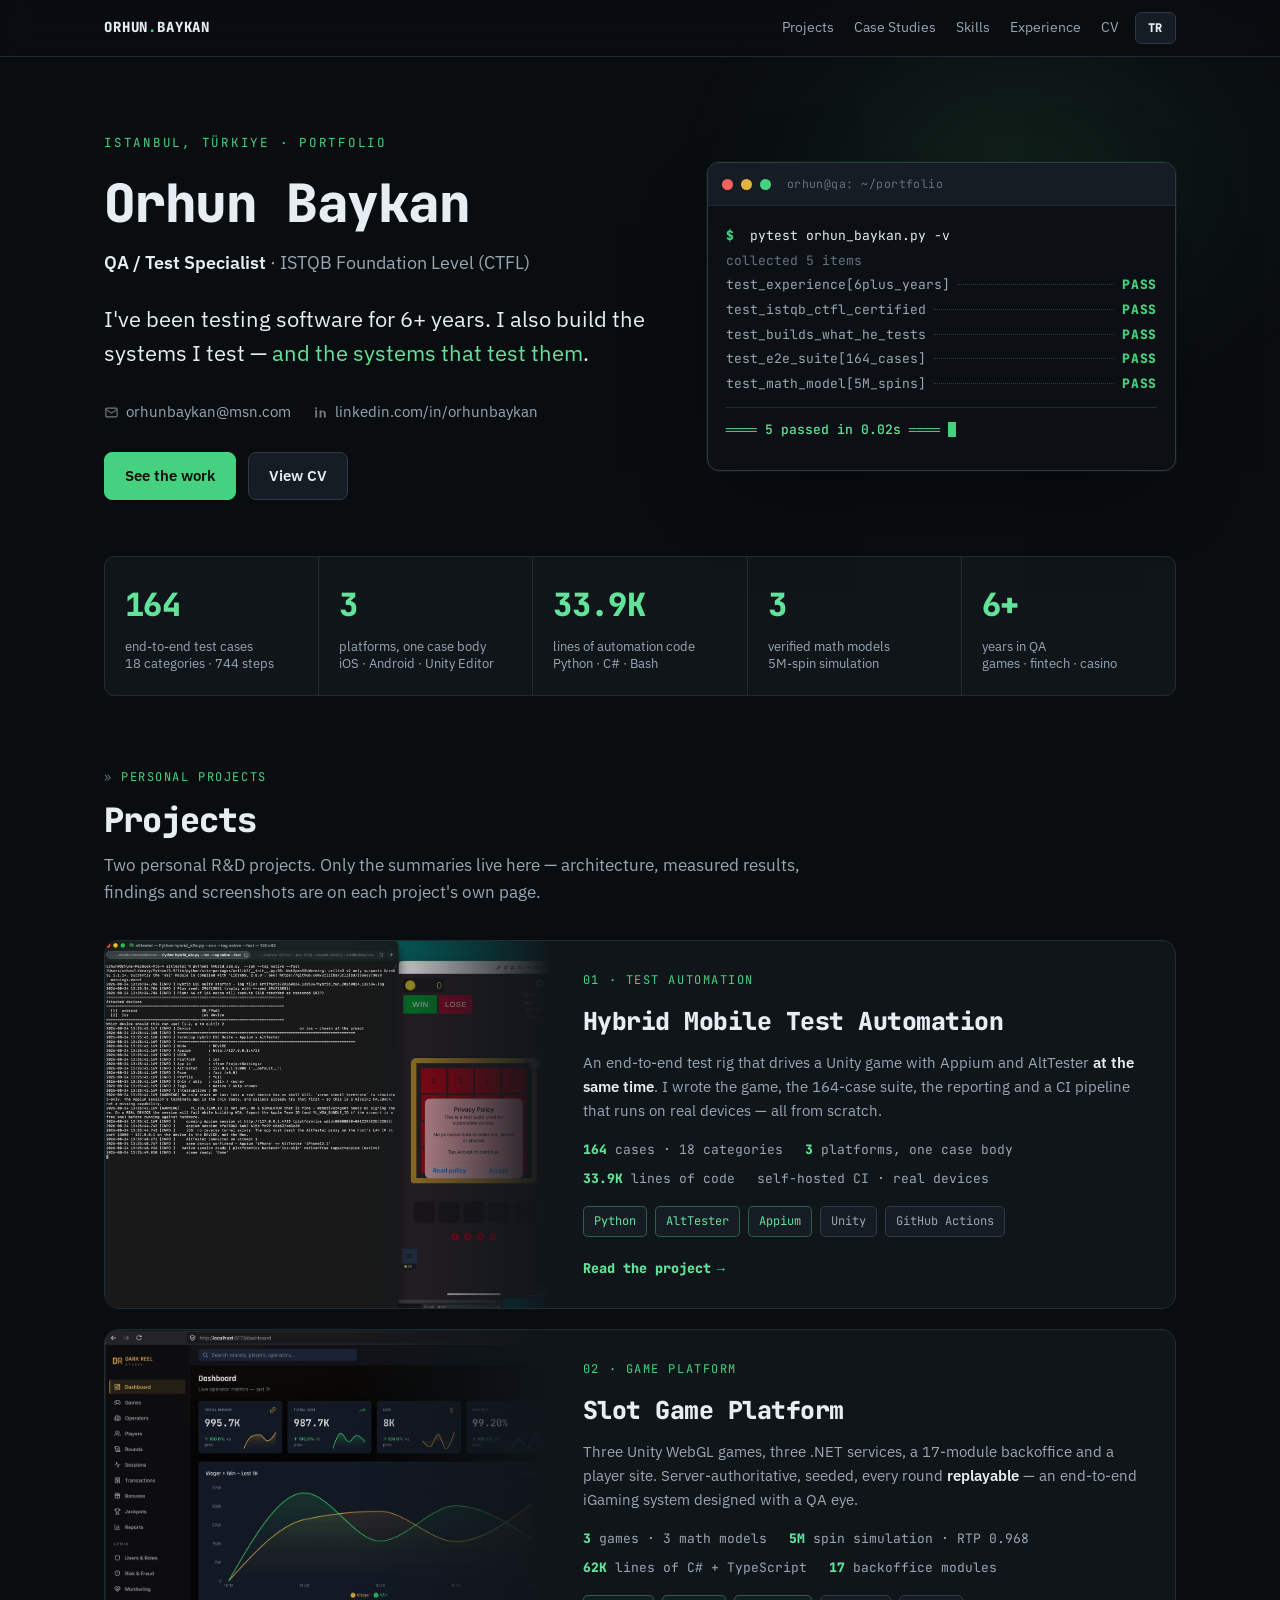
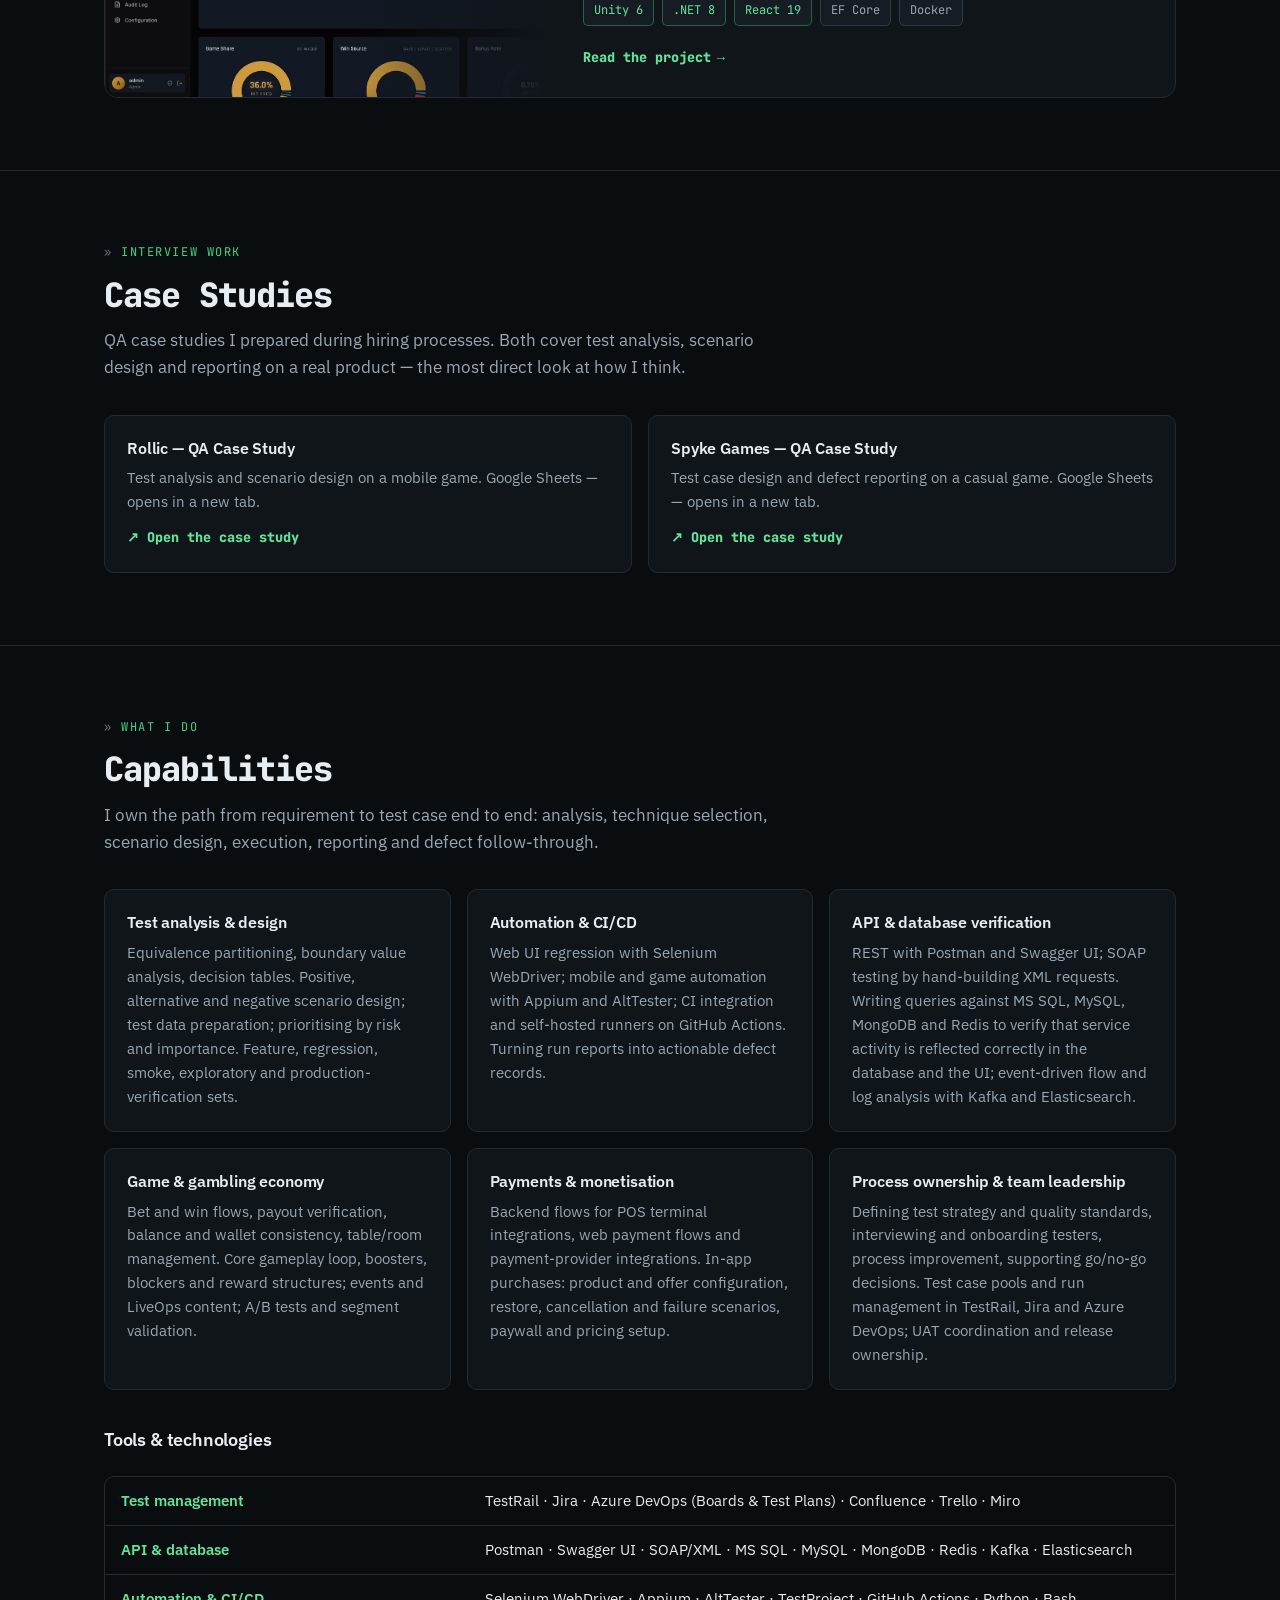
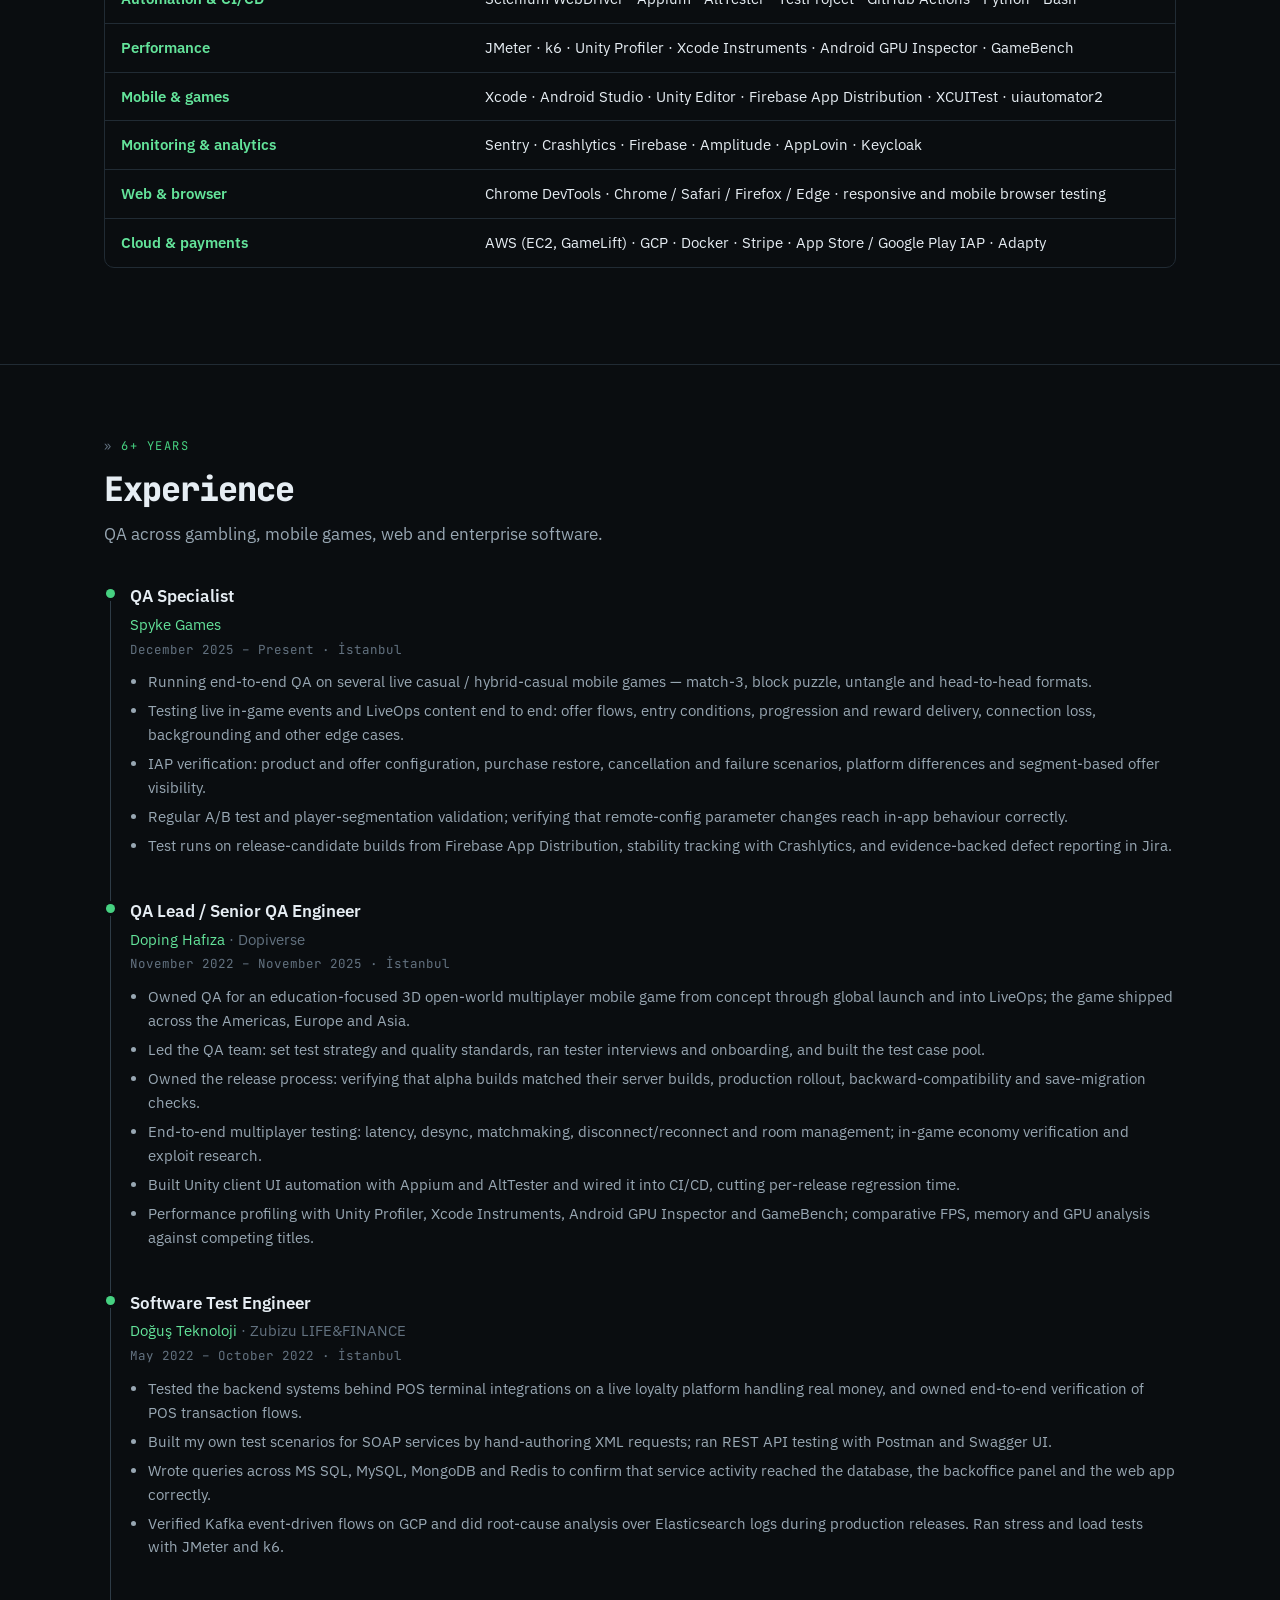
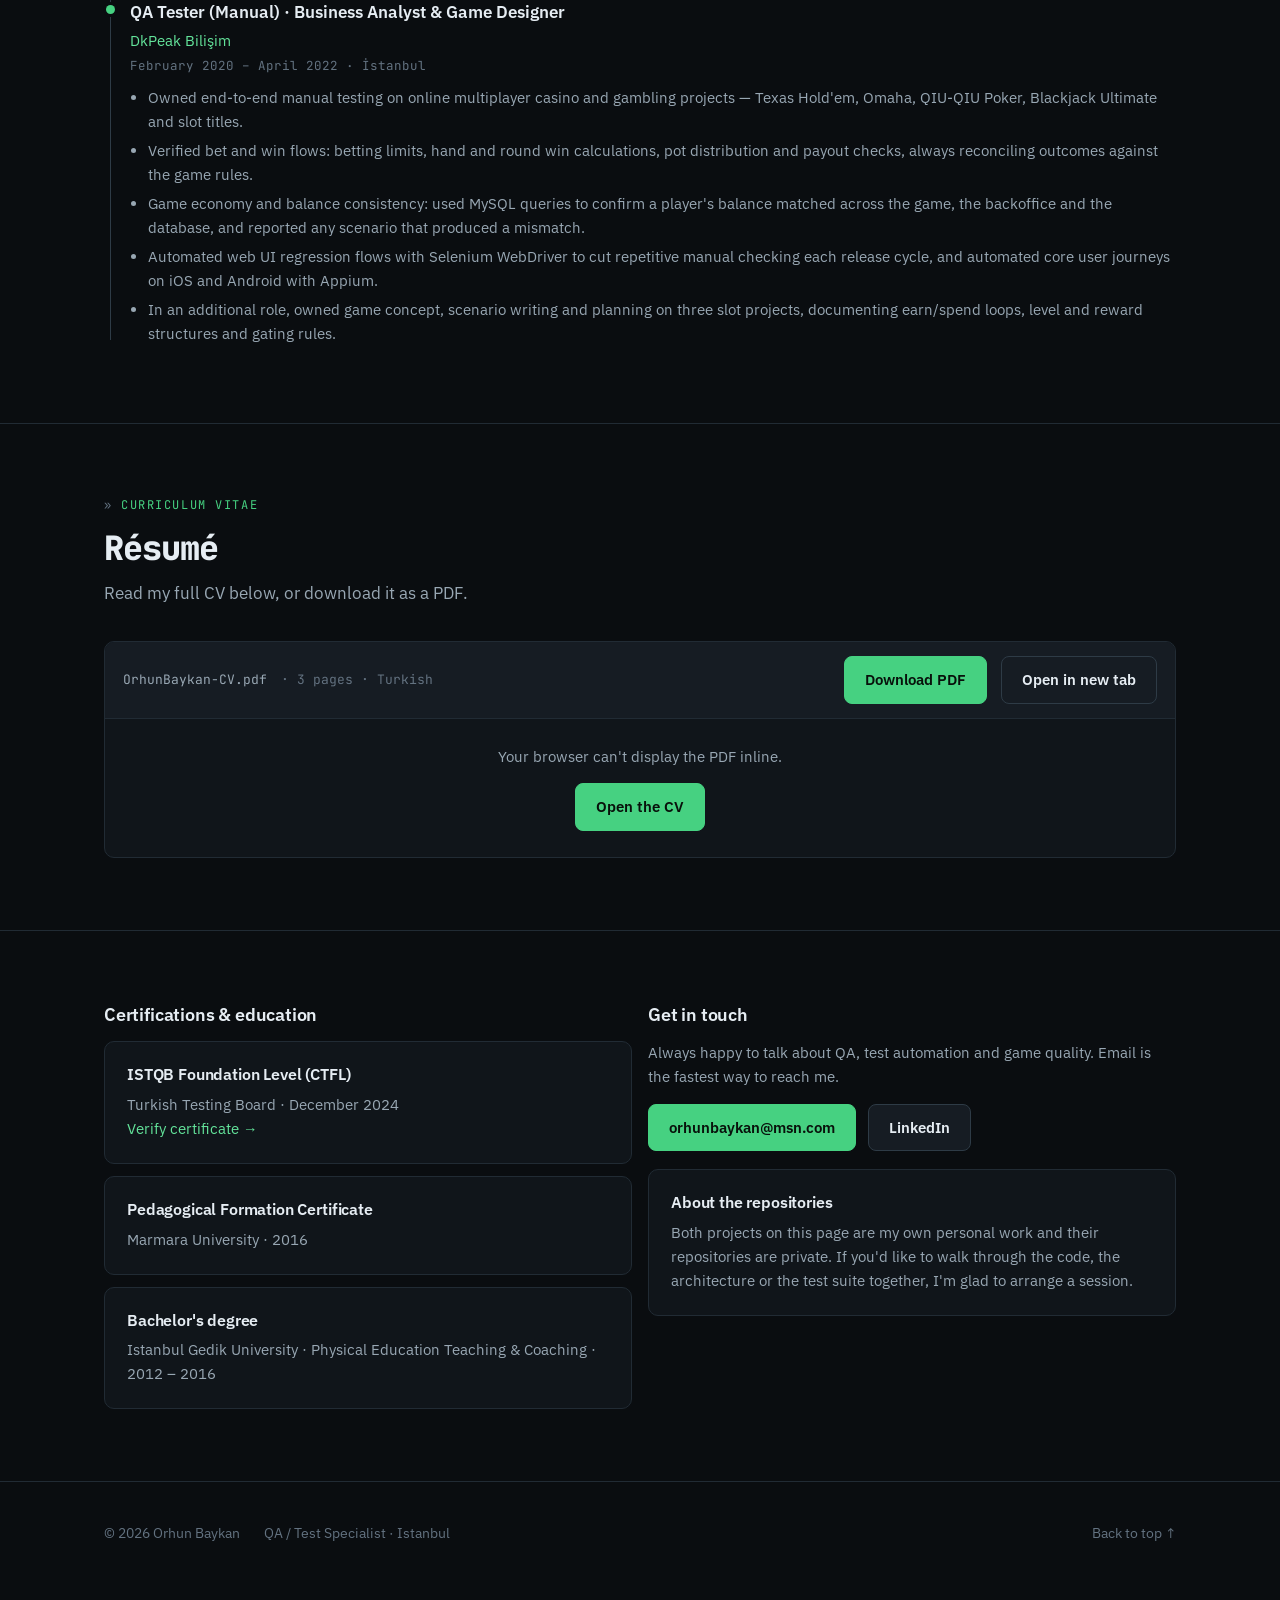
==== commit 8808700b: "Refactor" ====
--- a/index.html
+++ b/index.html
@@ -5,7 +5,7 @@
 <meta name="viewport" content="width=device-width, initial-scale=1">
 <title>Orhun Baykan — QA / Test Uzmanı</title>
 <meta name="description" content="QA / Test Uzmanı, ISTQB CTFL. 6+ yıl test deneyimi, hibrit mobil test otomasyonu ve oyun platformu projeleri.">
-<link rel="icon" href="data:image/svg+xml,<svg xmlns='http://www.w3.org/2000/svg' viewBox='0 0 100 100'><rect width='100' height='100' rx='20' fill='%23D6A748'/><text y='72' x='50' text-anchor='middle' font-size='58' font-family='monospace' font-weight='700' fill='%2308090B'>OB</text></svg>">
+<link rel="icon" href="data:image/svg+xml,<svg xmlns='http://www.w3.org/2000/svg' viewBox='0 0 100 100'><rect x='4' y='4' width='92' height='92' rx='18' fill='%230C1014' stroke='%2346D181' stroke-width='6'/><text y='72' x='50' text-anchor='middle' font-size='58' font-family='monospace' font-weight='700' fill='%2346D181'>OB</text></svg>">
 <link rel="stylesheet" href="assets/css/site.css">
 </head>
 <body>
@@ -31,34 +31,52 @@
 <!-- ==================== HERO ==================== -->
 <div class="wrap">
 <header class="hero">
-  <div class="eyebrow">
-    <span data-lang="tr">İstanbul, Türkiye · Portföy</span>
-    <span data-lang="en">Istanbul, Türkiye · Portfolio</span>
-  </div>
-
-  <h1>Orhun Baykan</h1>
-  <div class="role">
-    <b>QA / Test <span data-lang="tr">Uzmanı</span><span data-lang="en">Specialist</span></b>
-    · ISTQB Foundation Level (CTFL)
-  </div>
-
-  <p class="lede">
-    <span data-lang="tr">6+ yıldır yazılım test ediyorum. Test ettiğim sistemleri — <em>ve onları test eden sistemleri</em> — kendim de yazıyorum.</span>
-    <span data-lang="en">I've been testing software for 6+ years. I also build the systems I test — <em>and the systems that test them</em>.</span>
-  </p>
-
-  <div class="meta">
-    <a href="mailto:orhunbaykan@msn.com"><svg viewBox="0 0 24 24" fill="none" stroke="currentColor" stroke-width="1.8"><rect x="3" y="5" width="18" height="14" rx="2"/><path d="m3 7 9 6 9-6"/></svg>orhunbaykan@msn.com</a>
-    <a href="https://www.linkedin.com/in/orhunbaykan" target="_blank" rel="noopener"><svg viewBox="0 0 24 24" fill="currentColor"><path d="M6.5 8.5h-3V20h3V8.5zM5 7a1.75 1.75 0 1 0 0-3.5A1.75 1.75 0 0 0 5 7zm15.5 13v-6.3c0-3.1-1.7-4.5-3.9-4.5-1.8 0-2.6 1-3.1 1.7V8.5h-3V20h3v-5.7c0-1.5.3-3 2.2-3 1.8 0 1.8 1.7 1.8 3.1V20h3z"/></svg>linkedin.com/in/orhunbaykan</a>
-  </div>
-
-  <div class="btnrow">
-    <a class="btn primary" href="#projeler">
-      <span data-lang="tr">Projelere bak</span><span data-lang="en">See the work</span>
-    </a>
-    <a class="btn" href="#cv">
-      <span data-lang="tr">CV'yi görüntüle</span><span data-lang="en">View CV</span>
-    </a>
+  <div class="herogrid">
+    <div>
+      <div class="eyebrow">
+        <span data-lang="tr">İstanbul, Türkiye · Portföy</span>
+        <span data-lang="en">Istanbul, Türkiye · Portfolio</span>
+      </div>
+
+      <h1>Orhun Baykan</h1>
+      <div class="role">
+        <b>QA / Test <span data-lang="tr">Uzmanı</span><span data-lang="en">Specialist</span></b>
+        · ISTQB Foundation Level (CTFL)
+      </div>
+
+      <p class="lede">
+        <span data-lang="tr">6+ yıldır yazılım test ediyorum. Test ettiğim sistemleri — <em>ve onları test eden sistemleri</em> — kendim de yazıyorum.</span>
+        <span data-lang="en">I've been testing software for 6+ years. I also build the systems I test — <em>and the systems that test them</em>.</span>
+      </p>
+
+      <div class="meta">
+        <a href="mailto:orhunbaykan@msn.com"><svg viewBox="0 0 24 24" fill="none" stroke="currentColor" stroke-width="1.8"><rect x="3" y="5" width="18" height="14" rx="2"/><path d="m3 7 9 6 9-6"/></svg>orhunbaykan@msn.com</a>
+        <a href="https://www.linkedin.com/in/orhunbaykan" target="_blank" rel="noopener"><svg viewBox="0 0 24 24" fill="currentColor"><path d="M6.5 8.5h-3V20h3V8.5zM5 7a1.75 1.75 0 1 0 0-3.5A1.75 1.75 0 0 0 5 7zm15.5 13v-6.3c0-3.1-1.7-4.5-3.9-4.5-1.8 0-2.6 1-3.1 1.7V8.5h-3V20h3v-5.7c0-1.5.3-3 2.2-3 1.8 0 1.8 1.7 1.8 3.1V20h3z"/></svg>linkedin.com/in/orhunbaykan</a>
+      </div>
+
+      <div class="btnrow">
+        <a class="btn primary" href="#projeler">
+          <span data-lang="tr">Projelere bak</span><span data-lang="en">See the work</span>
+        </a>
+        <a class="btn" href="#cv">
+          <span data-lang="tr">CV'yi görüntüle</span><span data-lang="en">View CV</span>
+        </a>
+      </div>
+    </div>
+
+    <div class="term" id="heroterm" role="img" aria-label="pytest: 5 passed">
+      <div class="termbar"><i></i><i></i><i></i><span class="tt">orhun@qa: ~/portfolio</span></div>
+      <div class="termbody">
+        <div class="tl-line"><span class="prompt">$&nbsp;</span><span class="cmd">pytest orhun_baykan.py -v</span></div>
+        <div class="tl-line dim">collected 5 items</div>
+        <div class="tl-line"><span class="tname">test_experience[6plus_years]</span><span class="tdots"></span><span class="tpass">PASS</span></div>
+        <div class="tl-line"><span class="tname">test_istqb_ctfl_certified</span><span class="tdots"></span><span class="tpass">PASS</span></div>
+        <div class="tl-line"><span class="tname">test_builds_what_he_tests</span><span class="tdots"></span><span class="tpass">PASS</span></div>
+        <div class="tl-line"><span class="tname">test_e2e_suite[164_cases]</span><span class="tdots"></span><span class="tpass">PASS</span></div>
+        <div class="tl-line"><span class="tname">test_math_model[5M_spins]</span><span class="tdots"></span><span class="tpass">PASS</span></div>
+        <div class="tl-sum">════ 5 passed in 0.02s ════ <span class="cursor" aria-hidden="true"></span></div>
+      </div>
+    </div>
   </div>
 </header>
 
@@ -227,14 +245,14 @@
   <div class="tablewrap">
     <table>
       <tbody>
-        <tr><td style="width:34%;color:var(--gold2);font-weight:600"><span data-lang="tr">Test yönetimi</span><span data-lang="en">Test management</span></td><td>TestRail · Jira · Azure DevOps (Boards &amp; Test Plans) · Confluence · Trello · Miro</td></tr>
-        <tr><td style="color:var(--gold2);font-weight:600"><span data-lang="tr">API &amp; veritabanı</span><span data-lang="en">API &amp; database</span></td><td>Postman · Swagger UI · SOAP/XML · MS SQL · MySQL · MongoDB · Redis · Kafka · Elasticsearch</td></tr>
-        <tr><td style="color:var(--gold2);font-weight:600"><span data-lang="tr">Otomasyon &amp; CI/CD</span><span data-lang="en">Automation &amp; CI/CD</span></td><td>Selenium WebDriver · Appium · AltTester · TestProject · GitHub Actions · Python · Bash</td></tr>
-        <tr><td style="color:var(--gold2);font-weight:600"><span data-lang="tr">Performans</span><span data-lang="en">Performance</span></td><td>JMeter · k6 · Unity Profiler · Xcode Instruments · Android GPU Inspector · GameBench</td></tr>
-        <tr><td style="color:var(--gold2);font-weight:600"><span data-lang="tr">Mobil &amp; oyun</span><span data-lang="en">Mobile &amp; games</span></td><td>Xcode · Android Studio · Unity Editor · Firebase App Distribution · XCUITest · uiautomator2</td></tr>
-        <tr><td style="color:var(--gold2);font-weight:600"><span data-lang="tr">İzleme &amp; analitik</span><span data-lang="en">Monitoring &amp; analytics</span></td><td>Sentry · Crashlytics · Firebase · Amplitude · AppLovin · Keycloak</td></tr>
-        <tr><td style="color:var(--gold2);font-weight:600"><span data-lang="tr">Web &amp; tarayıcı</span><span data-lang="en">Web &amp; browser</span></td><td>Chrome DevTools · Chrome / Safari / Firefox / Edge · <span data-lang="tr">responsive ve mobil tarayıcı testleri</span><span data-lang="en">responsive and mobile browser testing</span></td></tr>
-        <tr><td style="color:var(--gold2);font-weight:600"><span data-lang="tr">Bulut &amp; ödeme</span><span data-lang="en">Cloud &amp; payments</span></td><td>AWS (EC2, GameLift) · GCP · Docker · Stripe · App Store / Google Play IAP · Adapty</td></tr>
+        <tr><td style="width:34%;color:var(--acc2);font-weight:600"><span data-lang="tr">Test yönetimi</span><span data-lang="en">Test management</span></td><td>TestRail · Jira · Azure DevOps (Boards &amp; Test Plans) · Confluence · Trello · Miro</td></tr>
+        <tr><td style="color:var(--acc2);font-weight:600"><span data-lang="tr">API &amp; veritabanı</span><span data-lang="en">API &amp; database</span></td><td>Postman · Swagger UI · SOAP/XML · MS SQL · MySQL · MongoDB · Redis · Kafka · Elasticsearch</td></tr>
+        <tr><td style="color:var(--acc2);font-weight:600"><span data-lang="tr">Otomasyon &amp; CI/CD</span><span data-lang="en">Automation &amp; CI/CD</span></td><td>Selenium WebDriver · Appium · AltTester · TestProject · GitHub Actions · Python · Bash</td></tr>
+        <tr><td style="color:var(--acc2);font-weight:600"><span data-lang="tr">Performans</span><span data-lang="en">Performance</span></td><td>JMeter · k6 · Unity Profiler · Xcode Instruments · Android GPU Inspector · GameBench</td></tr>
+        <tr><td style="color:var(--acc2);font-weight:600"><span data-lang="tr">Mobil &amp; oyun</span><span data-lang="en">Mobile &amp; games</span></td><td>Xcode · Android Studio · Unity Editor · Firebase App Distribution · XCUITest · uiautomator2</td></tr>
+        <tr><td style="color:var(--acc2);font-weight:600"><span data-lang="tr">İzleme &amp; analitik</span><span data-lang="en">Monitoring &amp; analytics</span></td><td>Sentry · Crashlytics · Firebase · Amplitude · AppLovin · Keycloak</td></tr>
+        <tr><td style="color:var(--acc2);font-weight:600"><span data-lang="tr">Web &amp; tarayıcı</span><span data-lang="en">Web &amp; browser</span></td><td>Chrome DevTools · Chrome / Safari / Firefox / Edge · <span data-lang="tr">responsive ve mobil tarayıcı testleri</span><span data-lang="en">responsive and mobile browser testing</span></td></tr>
+        <tr><td style="color:var(--acc2);font-weight:600"><span data-lang="tr">Bulut &amp; ödeme</span><span data-lang="en">Cloud &amp; payments</span></td><td>AWS (EC2, GameLift) · GCP · Docker · Stripe · App Store / Google Play IAP · Adapty</td></tr>
       </tbody>
     </table>
   </div>
--- a/assets/css/site.css
+++ b/assets/css/site.css
@@ -1,33 +1,77 @@
+/* ================================================================
+   ORHUN BAYKAN — QA / Test Uzmanı
+   Kimlik: test raporu / terminal. Ana vurgu PASS yeşilidir;
+   kırmızı yalnızca FAIL, amber yalnızca SKIP anlamında kullanılır.
+   Fontlar self-hosted: JetBrains Mono (başlık/terminal/veri),
+   IBM Plex Sans (gövde). Harici bağımlılık yok.
+   ================================================================ */
+
+/* ---------- fontlar ---------- */
+@font-face{
+  font-family:"JetBrains Mono"; font-style:normal; font-weight:400; font-display:swap;
+  src:url("../fonts/jetbrains-mono-v24-latin_latin-ext-regular.woff2") format("woff2");
+}
+@font-face{
+  font-family:"JetBrains Mono"; font-style:normal; font-weight:500; font-display:swap;
+  src:url("../fonts/jetbrains-mono-v24-latin_latin-ext-500.woff2") format("woff2");
+}
+@font-face{
+  font-family:"JetBrains Mono"; font-style:normal; font-weight:800; font-display:swap;
+  src:url("../fonts/jetbrains-mono-v24-latin_latin-ext-800.woff2") format("woff2");
+}
+@font-face{
+  font-family:"IBM Plex Sans"; font-style:normal; font-weight:400; font-display:swap;
+  src:url("../fonts/ibm-plex-sans-v23-latin_latin-ext-regular.woff2") format("woff2");
+}
+@font-face{
+  font-family:"IBM Plex Sans"; font-style:normal; font-weight:600; font-display:swap;
+  src:url("../fonts/ibm-plex-sans-v23-latin_latin-ext-600.woff2") format("woff2");
+}
+
+/* ---------- token'lar ---------- */
 :root{
-  --bg:#08090B; --bg2:#0E1014; --bg3:#14171D; --bg4:#1A1E26;
-  --line:#23272F; --line2:#2E3440;
-  --ink:#E8EAED; --ink2:#9BA3AF; --ink3:#6B7280;
-  --gold:#D6A748; --gold2:#F0C368; --gold-dim:rgba(214,167,72,.12);
-  --green:#3FB950; --red:#F85149; --amber:#D29922; --blue:#58A6FF; --purple:#BC8CFF;
-  --mono:ui-monospace,SFMono-Regular,"SF Mono",Menlo,Consolas,monospace;
-  --sans:-apple-system,BlinkMacSystemFont,"Segoe UI",Inter,Roboto,Helvetica,Arial,sans-serif;
+  --bg:#0A0D10; --bg2:#10151A; --bg3:#161C23; --bg4:#1C242D;
+  --line:#212B34; --line2:#2E3B46;
+  --ink:#E6EDF3; --ink2:#98A7B3; --ink3:#637280;
+
+  /* semantik: test raporunun renkleri */
+  --acc:#46D181;                 /* PASS — ana vurgu             */
+  --acc2:#63E39A;                /* PASS parlak — hover, veri    */
+  --acc-dim:rgba(70,209,129,.10);
+  --acc-line:rgba(70,209,129,.38);
+  --green:#46D181; --red:#F8615C; --amber:#E3B341;
+  --blue:#58A6FF; --purple:#BC8CFF;
+
+  --mono:"JetBrains Mono",ui-monospace,SFMono-Regular,Menlo,Consolas,monospace;
+  --sans:"IBM Plex Sans",-apple-system,BlinkMacSystemFont,"Segoe UI",Roboto,Helvetica,Arial,sans-serif;
   --maxw:1120px;
 }
 *{box-sizing:border-box}
-html{scroll-behavior:smooth; -webkit-text-size-adjust:100%}
+html{scroll-behavior:smooth; -webkit-text-size-adjust:100%; background:var(--bg)}
+html,body{overflow-x:hidden; overflow-x:clip}
 body{
   margin:0; background:var(--bg); color:var(--ink);
   font-family:var(--sans); font-size:16px; line-height:1.65;
   -webkit-font-smoothing:antialiased;
 }
+::selection{background:rgba(70,209,129,.28); color:var(--ink)}
+:focus-visible{outline:2px solid var(--acc); outline-offset:2px; border-radius:2px}
+[id]{scroll-margin-top:72px}
+
 /* ---------- dil anahtarlama ---------- */
 html[lang="tr"] [data-lang="en"]{display:none !important}
 html[lang="en"] [data-lang="tr"]{display:none !important}
 
 img{max-width:100%; height:auto; display:block}
-a{color:var(--gold2); text-decoration:none}
+a{color:var(--acc2); text-decoration:none}
 a:hover{text-decoration:underline}
-h1,h2,h3,h4{line-height:1.25; margin:0; font-weight:650; letter-spacing:-.02em}
+h1,h2{font-family:var(--mono); font-weight:800; line-height:1.2; margin:0; letter-spacing:-.03em}
+h3,h4{line-height:1.3; margin:0; font-weight:600; letter-spacing:-.01em}
 p{margin:0 0 1em}
 ul{margin:0 0 1em; padding-left:1.25em}
 li{margin:.35em 0}
-code,.mono{font-family:var(--mono); font-size:.9em}
-code{background:var(--bg3); border:1px solid var(--line); padding:.1em .4em; border-radius:4px; color:var(--gold2)}
+code,.mono{font-family:var(--mono); font-size:.88em}
+code{background:var(--bg3); border:1px solid var(--line); padding:.1em .4em; border-radius:4px; color:var(--acc2)}
 
 .wrap{max-width:var(--maxw); margin:0 auto; padding:0 24px}
 section{padding:72px 0; border-top:1px solid var(--line)}
@@ -36,49 +80,116 @@
 /* ---------- ust bar ---------- */
 .topbar{
   position:sticky; top:0; z-index:50;
-  background:rgba(8,9,11,.86); backdrop-filter:blur(12px);
+  background:rgba(10,13,16,.88); backdrop-filter:blur(12px);
   border-bottom:1px solid var(--line);
 }
 .topbar .wrap{display:flex; align-items:center; gap:16px; height:56px}
-.brand{font-family:var(--mono); font-weight:700; font-size:14px; letter-spacing:.08em; color:var(--ink)}
-.brand span{color:var(--gold)}
+.brand{font-family:var(--mono); font-weight:800; font-size:14px; letter-spacing:.06em; color:var(--ink); text-decoration:none}
+.brand span{color:var(--acc)}
+.brand:hover{text-decoration:none; color:var(--acc2)}
 .navlinks{display:flex; gap:20px; margin-left:auto; font-size:14px}
 .navlinks a{color:var(--ink2)}
-.navlinks a:hover{color:var(--gold2); text-decoration:none}
+.navlinks a:hover{color:var(--acc2); text-decoration:none}
 .langbtn{
-  font-family:var(--mono); font-size:12px; font-weight:700; letter-spacing:.06em;
+  font-family:var(--mono); font-size:12px; font-weight:800; letter-spacing:.06em;
   background:var(--bg3); color:var(--ink); border:1px solid var(--line2);
   padding:7px 12px; border-radius:6px; cursor:pointer;
 }
-.langbtn:hover{border-color:var(--gold); color:var(--gold2)}
-@media(max-width:760px){ .navlinks{display:none} }
+.langbtn:hover{border-color:var(--acc); color:var(--acc2)}
+.menubtn{
+  display:none; align-items:center; justify-content:center;
+  width:38px; height:34px; border-radius:6px; cursor:pointer;
+  background:var(--bg3); border:1px solid var(--line2); color:var(--ink);
+}
+.menubtn svg{width:18px; height:18px}
+.menubtn:hover{border-color:var(--acc); color:var(--acc2)}
+@media(max-width:760px){
+  .menubtn{display:inline-flex; margin-left:auto}
+  .navlinks{
+    display:none; position:absolute; left:0; right:0; top:56px; margin:0;
+    flex-direction:column; gap:0; background:rgba(10,13,16,.97); backdrop-filter:blur(12px);
+    border-bottom:1px solid var(--line); padding:6px 0 10px;
+  }
+  .navlinks.open{display:flex}
+  .navlinks a{padding:13px 24px; border-top:1px solid var(--line); font-size:15px}
+}
 
 /* ---------- hero ---------- */
-.hero{padding:88px 0 56px}
+.hero{padding:76px 0 56px; position:relative; isolation:isolate}
+.hero::before{
+  content:""; position:absolute; z-index:-1; pointer-events:none;
+  top:-140px; right:-180px; width:680px; height:520px;
+  background:radial-gradient(closest-side, rgba(70,209,129,.10), rgba(70,209,129,.03) 55%, transparent 100%);
+  filter:blur(6px);
+}
+.herogrid{display:grid; grid-template-columns:minmax(0,6.5fr) minmax(0,5.5fr); gap:48px; align-items:center}
 .eyebrow{
   font-family:var(--mono); font-size:12.5px; letter-spacing:.14em; text-transform:uppercase;
-  color:var(--gold); margin-bottom:18px;
-}
-.hero h1{font-size:clamp(2.4rem,6vw,4rem); letter-spacing:-.035em; margin-bottom:10px}
-.hero .role{font-size:clamp(1rem,2.4vw,1.2rem); color:var(--ink2); margin-bottom:28px}
+  color:var(--acc); margin-bottom:18px;
+}
+.hero h1{font-size:clamp(2.1rem,5vw,3.3rem); margin-bottom:12px}
+.hero .role{font-size:clamp(1rem,2.2vw,1.15rem); color:var(--ink2); margin-bottom:26px}
 .hero .role b{color:var(--ink); font-weight:600}
 .lede{
-  font-size:clamp(1.1rem,2.6vw,1.45rem); line-height:1.5; max-width:42ch;
-  color:var(--ink); font-weight:450; margin-bottom:32px;
-}
-.lede em{color:var(--gold2); font-style:normal}
+  font-size:clamp(1.08rem,2.4vw,1.35rem); line-height:1.55; max-width:44ch;
+  color:var(--ink); font-weight:400; margin-bottom:30px;
+}
+.lede em{color:var(--acc2); font-style:normal}
 .meta{display:flex; flex-wrap:wrap; gap:10px 22px; font-size:14.5px; color:var(--ink2); margin-bottom:28px}
-.meta a{color:var(--ink2)}
-.meta a:hover{color:var(--gold2)}
+.meta a{color:var(--ink2); display:inline-flex; align-items:center; gap:7px}
+.meta a:hover{color:var(--acc2)}
+.meta svg{width:15px; height:15px; opacity:.7; flex:none}
 .btnrow{display:flex; flex-wrap:wrap; gap:12px}
 .btn{
   display:inline-flex; align-items:center; gap:8px;
   padding:11px 20px; border-radius:8px; font-size:14.5px; font-weight:600;
   border:1px solid var(--line2); color:var(--ink); background:var(--bg3);
 }
-.btn:hover{border-color:var(--gold); color:var(--gold2); text-decoration:none}
-.btn.primary{background:var(--gold); color:#0A0A0C; border-color:var(--gold)}
-.btn.primary:hover{background:var(--gold2); color:#0A0A0C}
+.btn:hover{border-color:var(--acc); color:var(--acc2); text-decoration:none}
+.btn.primary{background:var(--acc); color:#08110B; border-color:var(--acc)}
+.btn.primary:hover{background:var(--acc2); color:#08110B}
+
+/* ---------- imza: hero terminali ---------- */
+.term{
+  background:#0C1014; border:1px solid var(--line2); border-radius:12px; overflow:hidden;
+  box-shadow:0 32px 80px -32px rgba(0,0,0,.7), 0 0 0 1px rgba(70,209,129,.06);
+  font-family:var(--mono); font-size:13px; line-height:1.9; color:var(--ink2);
+}
+.termbar{
+  display:flex; align-items:center; gap:8px; padding:10px 14px;
+  background:var(--bg3); border-bottom:1px solid var(--line);
+}
+.termbar i{width:11px; height:11px; border-radius:50%; background:var(--line2); flex:none}
+.termbar i:nth-child(1){background:#F8615C}
+.termbar i:nth-child(2){background:#E3B341}
+.termbar i:nth-child(3){background:#46D181}
+.termbar .tt{margin-left:8px; font-size:11.5px; color:var(--ink3); letter-spacing:.04em; white-space:nowrap; overflow:hidden; text-overflow:ellipsis}
+.termbody{padding:18px 18px 16px; min-height:264px; overflow-x:auto}
+.tl-line{display:flex; align-items:baseline; gap:8px; white-space:nowrap}
+.tl-line .cmd{color:var(--ink)}
+.tl-line .prompt{color:var(--acc); font-weight:800}
+.tl-line .tname{color:var(--ink2); overflow:hidden; text-overflow:ellipsis; min-width:0; flex-shrink:1}
+.tl-line .tdots{flex:1; min-width:12px; border-bottom:1px dotted var(--line2); transform:translateY(-4px)}
+.tl-line .tpass{color:var(--acc); font-weight:800; letter-spacing:.05em}
+.tl-line.dim{color:var(--ink3)}
+.tl-sum{
+  margin-top:10px; padding-top:10px; border-top:1px solid var(--line);
+  color:var(--acc2); font-weight:500;
+}
+.cursor{
+  display:inline-block; width:8px; height:15px; transform:translateY(3px);
+  background:var(--acc); animation:blink 1.1s steps(1) infinite;
+}
+@keyframes blink{50%{opacity:0}}
+/* JS animasyonu: .term.animate satirlari gizler, JS .on ile acar.
+   JS yoksa ya da reduced-motion ise terminal tam halde durur. */
+.term.animate .tl-line,.term.animate .tl-sum{opacity:0; transition:opacity .18s ease}
+.term.animate .tl-line.on,.term.animate .tl-sum.on{opacity:1}
+@media(max-width:900px){
+  .herogrid{grid-template-columns:1fr; gap:36px}
+  .term{font-size:12px}
+  .termbody{min-height:0}
+}
 
 /* ---------- kanit seridi ---------- */
 .metrics{
@@ -86,32 +197,37 @@
   gap:1px; background:var(--line); border:1px solid var(--line); border-radius:10px; overflow:hidden;
 }
 .metric{background:var(--bg2); padding:22px 20px}
-.metric .n{font-family:var(--mono); font-size:clamp(1.5rem,3.4vw,2rem); font-weight:700; color:var(--gold2); letter-spacing:-.02em}
+.metric .n{font-family:var(--mono); font-size:clamp(1.5rem,3.4vw,2rem); font-weight:800; color:var(--acc2); letter-spacing:-.02em}
 .metric .l{font-size:12.5px; color:var(--ink2); margin-top:6px; line-height:1.4}
+@media(max-width:760px){
+  .metrics{grid-template-columns:repeat(2,1fr)}
+  .metric:last-child:nth-child(odd){grid-column:1/-1}
+}
 
 /* ---------- bolum basliklari ---------- */
 .shead{margin-bottom:34px}
 .stag{
   font-family:var(--mono); font-size:12px; letter-spacing:.13em; text-transform:uppercase;
-  color:var(--gold); margin-bottom:12px;
-}
-.shead h2{font-size:clamp(1.7rem,4vw,2.4rem); margin-bottom:12px}
-.shead .sub{color:var(--ink2); font-size:1.05rem; max-width:70ch}
+  color:var(--acc); margin-bottom:12px;
+}
+.stag::before{content:"» "; color:var(--ink3)}
+.shead h2{font-size:clamp(1.55rem,3.6vw,2.1rem); margin-bottom:12px}
+.shead .sub{color:var(--ink2); font-size:1.05rem; max-width:70ch; font-family:var(--sans); font-weight:400; letter-spacing:0; line-height:1.6}
 
 /* ---------- kartlar ---------- */
 .card{background:var(--bg2); border:1px solid var(--line); border-radius:10px; padding:22px}
 .card h4{font-size:1rem; margin-bottom:8px; color:var(--ink)}
 .card p{color:var(--ink2); font-size:14.5px; margin:0}
 .grid2{display:grid; grid-template-columns:repeat(auto-fit,minmax(280px,1fr)); gap:16px}
+.grid3{display:grid; grid-template-columns:repeat(auto-fit,minmax(230px,1fr)); gap:16px}
 a.card.cslink{display:block; color:inherit; text-decoration:none; transition:border-color .15s}
-a.card.cslink:hover{border-color:var(--gold); text-decoration:none}
+a.card.cslink:hover{border-color:var(--acc); text-decoration:none}
 a.card.cslink h4{color:var(--ink)}
-.csgo{display:inline-block; margin-top:12px; font-size:13.5px; font-weight:600; color:var(--gold2); font-family:var(--mono)}
-.grid3{display:grid; grid-template-columns:repeat(auto-fit,minmax(230px,1fr)); gap:16px}
+.csgo{display:inline-block; margin-top:12px; font-size:13.5px; font-weight:600; color:var(--acc2); font-family:var(--mono)}
 
 /* ---------- alinti ---------- */
 .pull{
-  border-left:3px solid var(--gold); background:var(--gold-dim);
+  border-left:3px solid var(--acc); background:var(--acc-dim);
   padding:20px 24px; border-radius:0 8px 8px 0; margin:28px 0;
   font-size:clamp(1.05rem,2.4vw,1.25rem); line-height:1.5; color:var(--ink);
 }
@@ -121,7 +237,7 @@
 .tablewrap{overflow-x:auto; border:1px solid var(--line); border-radius:10px; margin:24px 0}
 table{width:100%; border-collapse:collapse; font-size:14.5px; min-width:520px}
 th,td{padding:12px 16px; text-align:left; border-bottom:1px solid var(--line)}
-thead th{background:var(--bg3); font-size:12px; letter-spacing:.07em; text-transform:uppercase; color:var(--ink2); font-weight:600}
+thead th{background:var(--bg3); font-family:var(--mono); font-size:11.5px; letter-spacing:.08em; text-transform:uppercase; color:var(--ink2); font-weight:500}
 tbody tr:last-child td{border-bottom:none}
 tbody tr:hover{background:var(--bg2)}
 td.num,th.num{font-family:var(--mono); text-align:right; white-space:nowrap}
@@ -135,7 +251,7 @@
   font-family:var(--mono); font-size:12px; padding:5px 10px; border-radius:5px;
   background:var(--bg3); border:1px solid var(--line2); color:var(--ink2);
 }
-.badge.g{color:var(--gold2); border-color:rgba(214,167,72,.35)}
+.badge.g{color:var(--acc2); border-color:var(--acc-line)}
 
 /* ---------- galeri ---------- */
 .gallery{display:grid; grid-template-columns:repeat(auto-fit,minmax(300px,1fr)); gap:16px; margin:28px 0}
@@ -153,7 +269,7 @@
   display:flex; align-items:center; gap:12px; padding:13px 18px;
   background:var(--bg3); border-bottom:1px solid var(--line); font-size:14px;
 }
-.finding .fid{font-family:var(--mono); font-weight:700; color:var(--red)}
+.finding .fid{font-family:var(--mono); font-weight:800; color:var(--red)}
 .finding .fenv{font-family:var(--mono); font-size:12px; color:var(--ink3); margin-left:auto}
 .finding .fb{padding:16px 18px; font-size:14.5px; color:var(--ink2)}
 .finding .fb b{color:var(--ink)}
@@ -164,11 +280,11 @@
 .job{position:relative; padding-bottom:34px}
 .job::before{
   content:""; position:absolute; left:-24px; top:7px; width:9px; height:9px;
-  border-radius:50%; background:var(--gold); box-shadow:0 0 0 3px var(--bg);
+  border-radius:50%; background:var(--acc); box-shadow:0 0 0 3px var(--bg);
 }
 .job:last-child{padding-bottom:0}
-.job .jt{font-size:1.08rem; font-weight:650; color:var(--ink)}
-.job .jc{font-size:14.5px; color:var(--gold2); margin:2px 0 3px}
+.job .jt{font-size:1.08rem; font-weight:600; color:var(--ink)}
+.job .jc{font-size:14.5px; color:var(--acc2); margin:2px 0 3px}
 .job .jd{font-family:var(--mono); font-size:12.5px; color:var(--ink3); margin-bottom:10px}
 .job ul{margin:0; padding-left:1.1em}
 .job li{font-size:14.5px; color:var(--ink2)}
@@ -198,60 +314,6 @@
 .scrollhint{display:none}
 @media(max-width:820px){ .scrollhint{display:block; font-size:12.5px; color:var(--ink3); margin:-14px 0 24px; font-family:var(--mono)} }
 
-/* ---------- footer ---------- */
-footer{border-top:1px solid var(--line); padding:40px 0 56px; color:var(--ink3); font-size:14px}
-.fgrid{display:flex; flex-wrap:wrap; gap:24px; align-items:baseline}
-.fgrid .sp{margin-left:auto}
-
-@media(max-width:620px){
-  section{padding:52px 0}
-  .hero{padding:56px 0 40px}
-  .wrap{padding:0 18px}
-}
-
-/* ================================================================
-   v2 — alt sayfalar, proje kartlari, mobil menu, lightbox
-   ================================================================ */
-html{background:var(--bg)}
-html,body{overflow-x:hidden; overflow-x:clip}   /* hero isimasi sayfayi yatay tasirmasin */
-[id]{scroll-margin-top:72px}
-@media(max-width:760px){  /* mobilde net 2 sutun; 5'li seritte bos hucre kalmasin */
-  .metrics{grid-template-columns:repeat(2,1fr)}
-  .metric:last-child:nth-child(odd){grid-column:1/-1}
-}
-
-/* hero isima */
-.hero{position:relative; isolation:isolate}
-.hero::before{
-  content:""; position:absolute; z-index:-1; pointer-events:none;
-  top:-140px; right:-180px; width:680px; height:520px;
-  background:radial-gradient(closest-side, rgba(214,167,72,.16), rgba(214,167,72,.05) 55%, transparent 100%);
-  filter:blur(6px);
-}
-.hero .meta a{display:inline-flex; align-items:center; gap:7px}
-.hero .meta svg{width:15px; height:15px; opacity:.7; flex:none}
-
-/* ---------- ust bar: mobil menu ---------- */
-a.brand{text-decoration:none}
-a.brand:hover{text-decoration:none; color:var(--gold2)}
-.menubtn{
-  display:none; align-items:center; justify-content:center;
-  width:38px; height:34px; border-radius:6px; cursor:pointer;
-  background:var(--bg3); border:1px solid var(--line2); color:var(--ink);
-}
-.menubtn svg{width:18px; height:18px}
-.menubtn:hover{border-color:var(--gold); color:var(--gold2)}
-@media(max-width:760px){
-  .menubtn{display:inline-flex; margin-left:auto}
-  .navlinks{
-    display:none; position:absolute; left:0; right:0; top:56px; margin:0;
-    flex-direction:column; gap:0; background:rgba(8,9,11,.97); backdrop-filter:blur(12px);
-    border-bottom:1px solid var(--line); padding:6px 0 10px;
-  }
-  .navlinks.open{display:flex}
-  .navlinks a{padding:13px 24px; border-top:1px solid var(--line); font-size:15px}
-}
-
 /* ---------- proje kartlari (ana sayfa) ---------- */
 .projects{display:grid; gap:20px}
 .proj{
@@ -261,28 +323,28 @@
   transition:border-color .2s, transform .2s, box-shadow .2s;
 }
 .proj:hover{
-  border-color:rgba(214,167,72,.55); transform:translateY(-2px); text-decoration:none;
-  box-shadow:0 24px 60px -28px rgba(214,167,72,.35);
+  border-color:var(--acc-line); transform:translateY(-2px); text-decoration:none;
+  box-shadow:0 24px 60px -28px rgba(70,209,129,.28);
 }
 .pcover{position:relative; min-height:280px; background:var(--bg3); overflow:hidden}
 .pcover img{position:absolute; inset:0; width:100%; height:100%; object-fit:cover; object-position:left top; transition:transform .6s ease}
 .proj:hover .pcover img{transform:scale(1.035)}
-.pcover::after{content:""; position:absolute; inset:0; background:linear-gradient(90deg, rgba(14,16,20,0) 55%, var(--bg2) 100%)}
+.pcover::after{content:""; position:absolute; inset:0; background:linear-gradient(90deg, rgba(16,21,26,0) 55%, var(--bg2) 100%)}
 .pbody{padding:30px 32px 28px; display:flex; flex-direction:column; gap:14px; min-width:0}
-.ptag{font-family:var(--mono); font-size:12px; letter-spacing:.13em; text-transform:uppercase; color:var(--gold)}
-.pbody h3{font-size:clamp(1.35rem,2.6vw,1.75rem); color:var(--ink)}
+.ptag{font-family:var(--mono); font-size:12px; letter-spacing:.13em; text-transform:uppercase; color:var(--acc)}
+.pbody h3{font-family:var(--mono); font-weight:800; letter-spacing:-.02em; font-size:clamp(1.25rem,2.4vw,1.55rem); color:var(--ink)}
 .pbody p{color:var(--ink2); font-size:15px; line-height:1.6; margin:0}
 .pfacts{display:flex; flex-wrap:wrap; gap:8px 22px; margin:2px 0 0; padding:0; list-style:none}
 .pfacts li{font-family:var(--mono); font-size:13px; color:var(--ink2); white-space:nowrap; margin:0}
-.pfacts b{color:var(--gold2); font-weight:700}
+.pfacts b{color:var(--acc2); font-weight:800}
 .pbody .badges{margin:2px 0 0}
-.pgo{margin-top:auto; padding-top:6px; font-family:var(--mono); font-weight:700; font-size:13.5px; color:var(--gold2); display:inline-flex; align-items:center; gap:6px}
+.pgo{margin-top:auto; padding-top:6px; font-family:var(--mono); font-weight:800; font-size:13.5px; color:var(--acc2); display:inline-flex; align-items:center; gap:6px}
 .pgo::after{content:"→"; transition:transform .2s}
 .proj:hover .pgo::after{transform:translateX(4px)}
 @media(max-width:760px){
   .proj{grid-template-columns:1fr}
   .pcover{min-height:0; aspect-ratio:16/9}
-  .pcover::after{background:linear-gradient(180deg, rgba(14,16,20,0) 55%, var(--bg2) 100%)}
+  .pcover::after{background:linear-gradient(180deg, rgba(16,21,26,0) 55%, var(--bg2) 100%)}
   .pbody{padding:22px 20px 24px}
 }
 
@@ -291,15 +353,15 @@
   display:inline-flex; align-items:center; gap:8px; margin-bottom:28px;
   font-family:var(--mono); font-size:13px; color:var(--ink2);
 }
-.crumb:hover{color:var(--gold2); text-decoration:none}
+.crumb:hover{color:var(--acc2); text-decoration:none}
 .phero{padding-top:56px; position:relative; isolation:isolate}
 .phero::before{
   content:""; position:absolute; z-index:-1; pointer-events:none;
   top:-120px; right:-160px; width:620px; height:460px;
-  background:radial-gradient(closest-side, rgba(214,167,72,.14), rgba(214,167,72,.04) 55%, transparent 100%);
+  background:radial-gradient(closest-side, rgba(70,209,129,.09), rgba(70,209,129,.03) 55%, transparent 100%);
   filter:blur(6px);
 }
-.phero .shead h1{font-size:clamp(2rem,5vw,3.2rem); letter-spacing:-.03em; margin-bottom:14px}
+.phero .shead h1{font-size:clamp(1.8rem,4.4vw,2.7rem); margin-bottom:14px}
 .phero .shead .sub{font-size:clamp(1.05rem,2.2vw,1.2rem); line-height:1.55}
 .phero .metrics{margin:26px 0 8px}
 .pnav{display:grid; grid-template-columns:1fr 1fr; gap:16px}
@@ -307,17 +369,17 @@
   display:block; padding:20px 22px; background:var(--bg2); border:1px solid var(--line); border-radius:12px;
   color:inherit; text-decoration:none; transition:border-color .2s;
 }
-.pnav a:hover{border-color:var(--gold); text-decoration:none}
+.pnav a:hover{border-color:var(--acc); text-decoration:none}
 .pnav .k{font-family:var(--mono); font-size:12px; letter-spacing:.12em; text-transform:uppercase; color:var(--ink3); margin-bottom:8px}
-.pnav .t{font-weight:650; color:var(--ink); font-size:1.05rem}
+.pnav .t{font-weight:600; color:var(--ink); font-size:1.05rem}
 .pnav a.next{text-align:right}
-.pnav a.next .t{color:var(--gold2)}
+.pnav a.next .t{color:var(--acc2)}
 @media(max-width:620px){ .pnav{grid-template-columns:1fr} .pnav a.next{text-align:left} .phero{padding-top:40px} }
 
 /* ---------- lightbox ---------- */
 .lb{
   position:fixed; inset:0; z-index:100; display:none; align-items:center; justify-content:center;
-  padding:28px; background:rgba(8,9,11,.93); backdrop-filter:blur(6px); cursor:zoom-out;
+  padding:28px; background:rgba(10,13,16,.93); backdrop-filter:blur(6px); cursor:zoom-out;
 }
 .lb.open{display:flex}
 .lb img{max-width:100%; max-height:calc(100vh - 56px); width:auto; height:auto; border-radius:8px; border:1px solid var(--line2); box-shadow:0 40px 100px rgba(0,0,0,.65)}
@@ -325,5 +387,25 @@
   position:absolute; top:16px; right:16px; width:38px; height:38px; border-radius:8px;
   background:var(--bg3); border:1px solid var(--line2); color:var(--ink); font-size:20px; line-height:1; cursor:pointer;
 }
-.lb .x:hover{border-color:var(--gold); color:var(--gold2)}
+.lb .x:hover{border-color:var(--acc); color:var(--acc2)}
 body.noscroll{overflow:hidden}
+
+/* ---------- footer ---------- */
+footer{border-top:1px solid var(--line); padding:40px 0 56px; color:var(--ink3); font-size:14px}
+.fgrid{display:flex; flex-wrap:wrap; gap:24px; align-items:baseline}
+.fgrid .sp{margin-left:auto}
+.fstatus{font-family:var(--mono); font-size:12.5px}
+.fstatus b{color:var(--acc); font-weight:800}
+
+@media(max-width:620px){
+  section{padding:52px 0}
+  .hero{padding:48px 0 40px}
+  .wrap{padding:0 18px}
+}
+
+/* ---------- hareket azaltma ---------- */
+@media(prefers-reduced-motion:reduce){
+  html{scroll-behavior:auto}
+  *,*::before,*::after{transition:none !important; animation:none !important}
+  .term.animate .tl-line,.term.animate .tl-sum{opacity:1}
+}
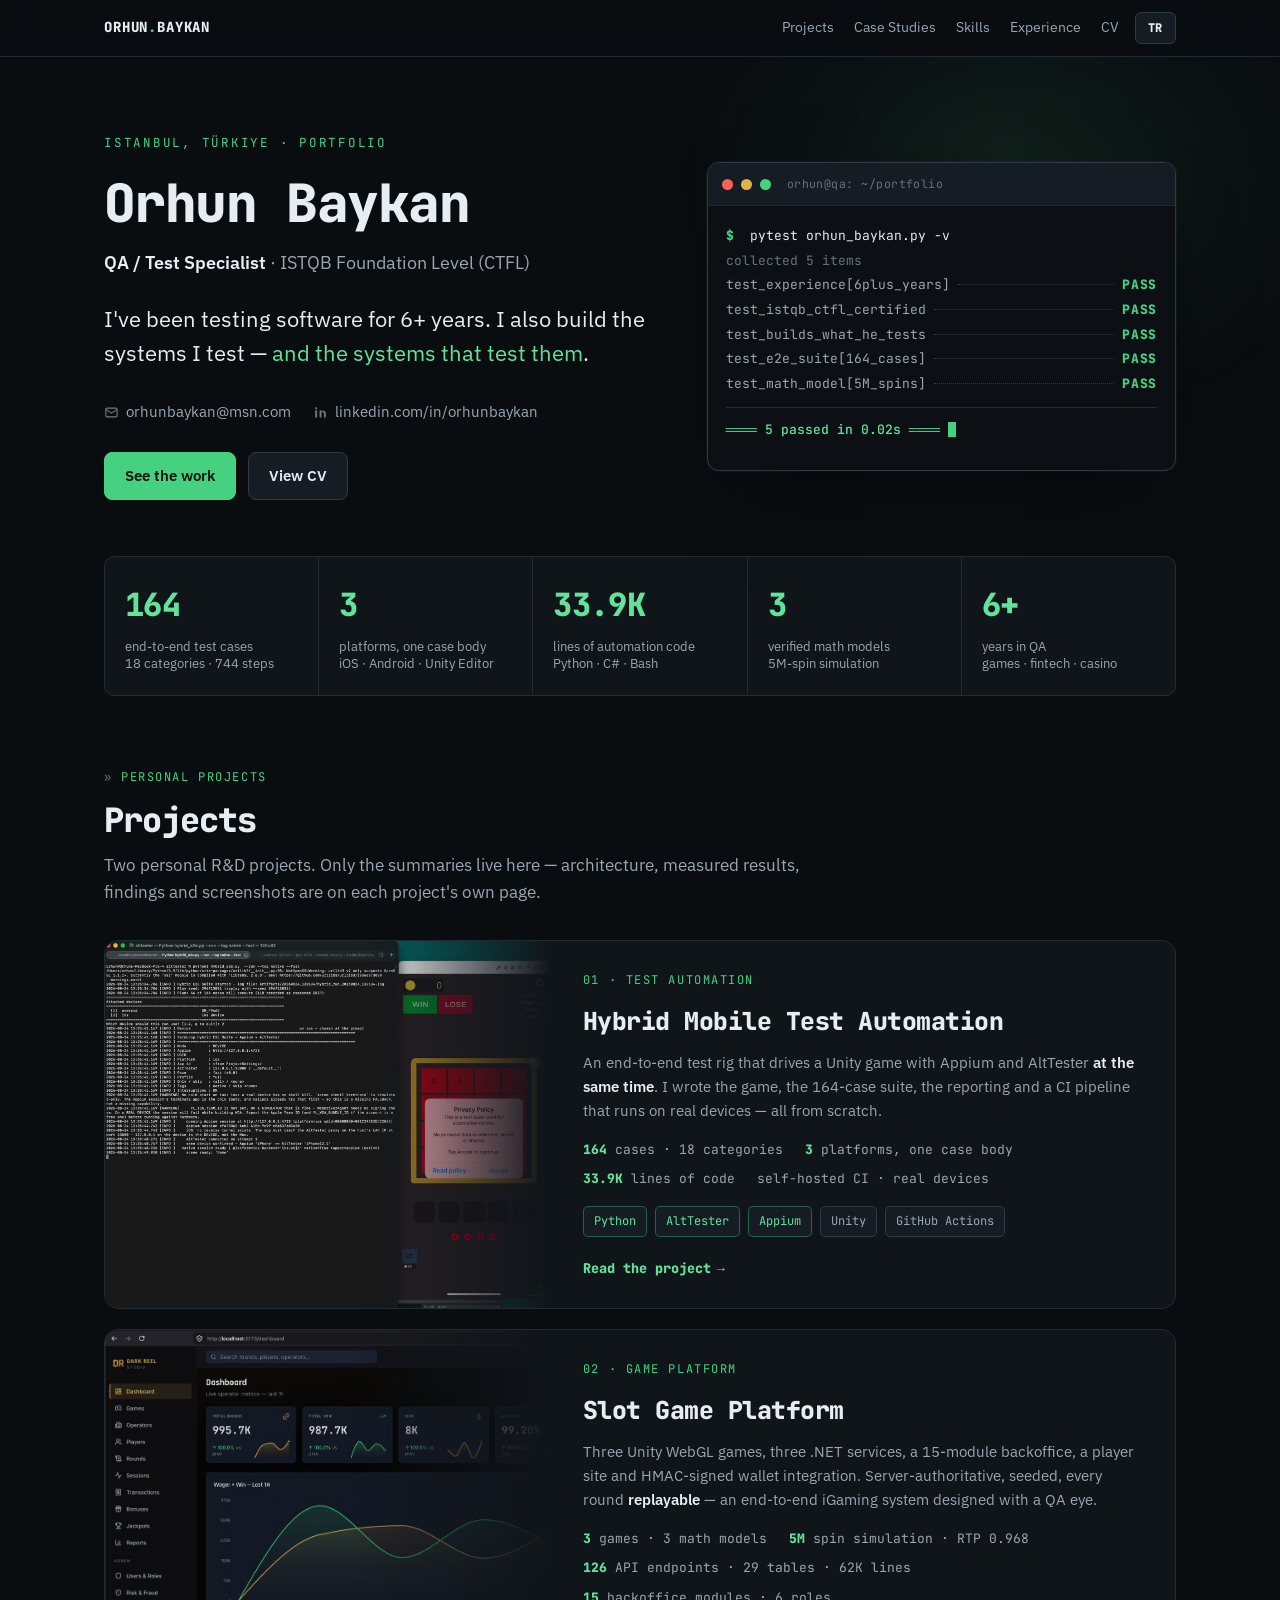
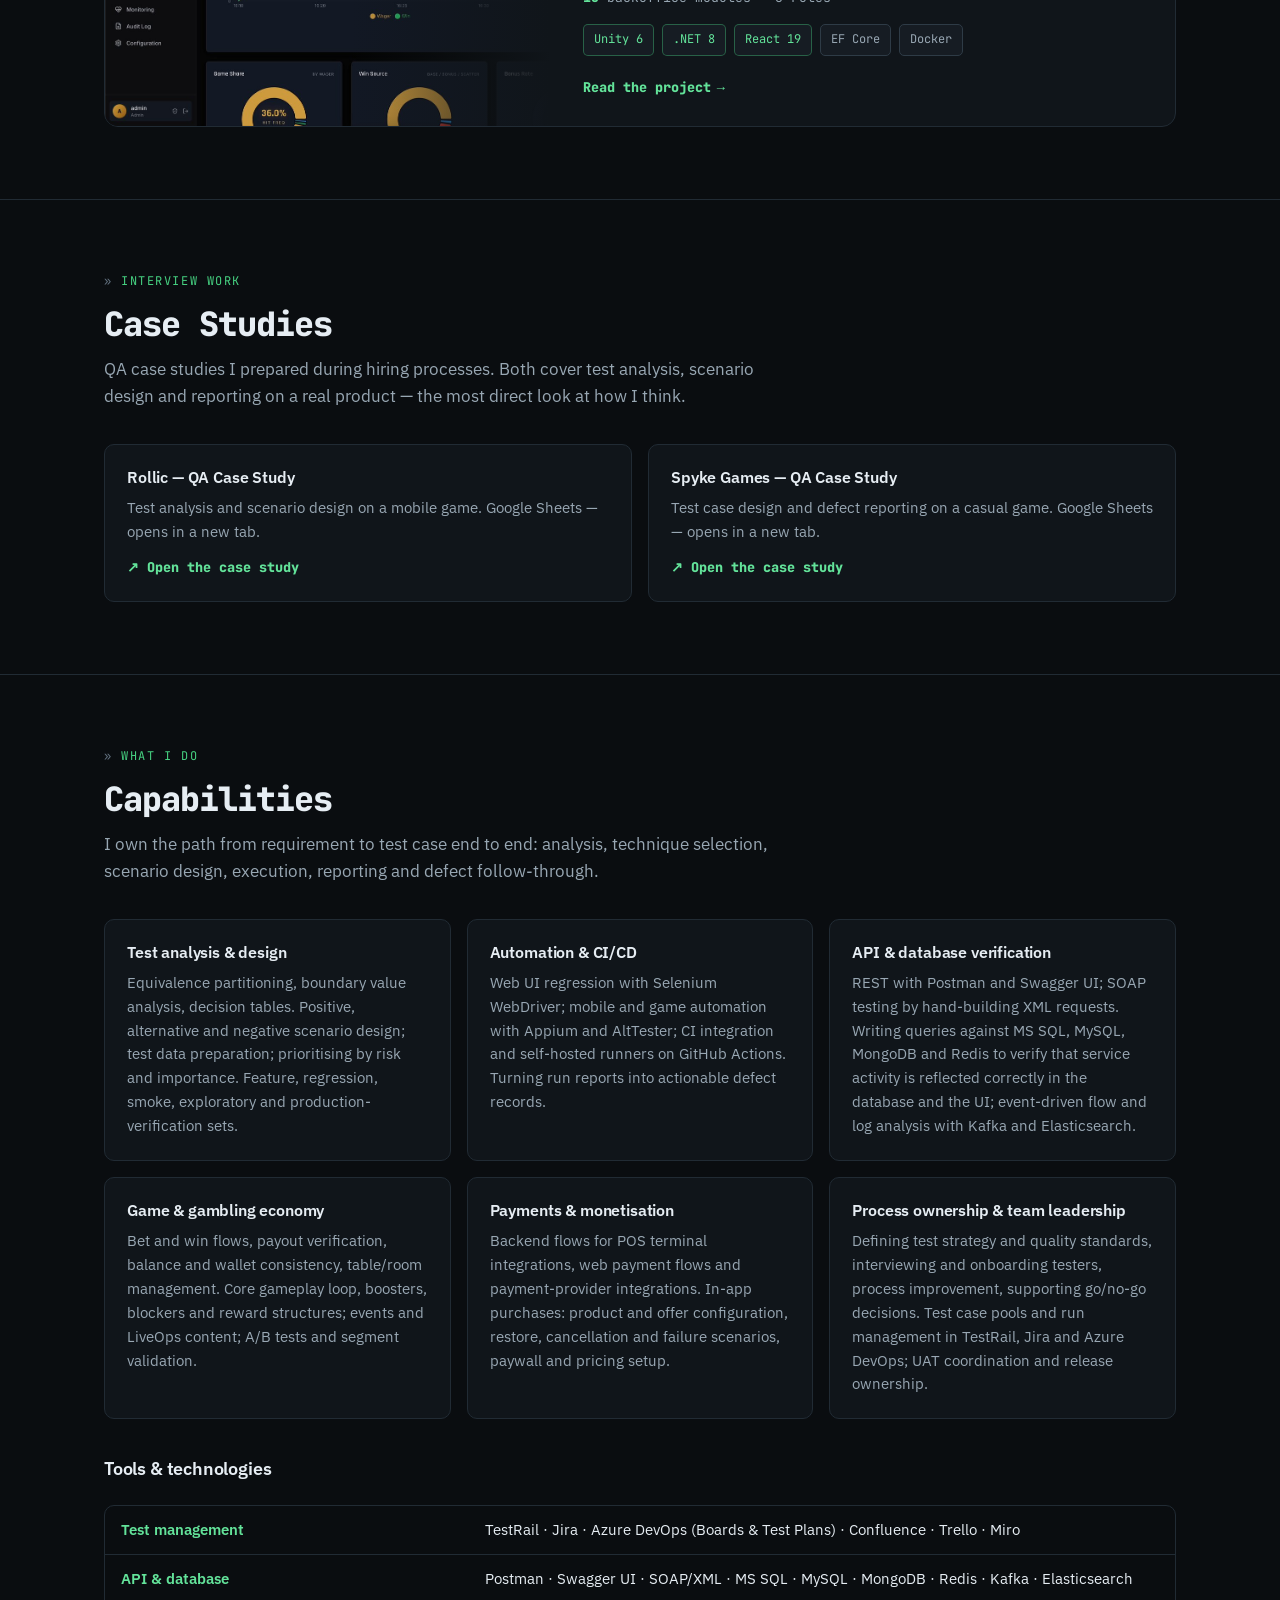
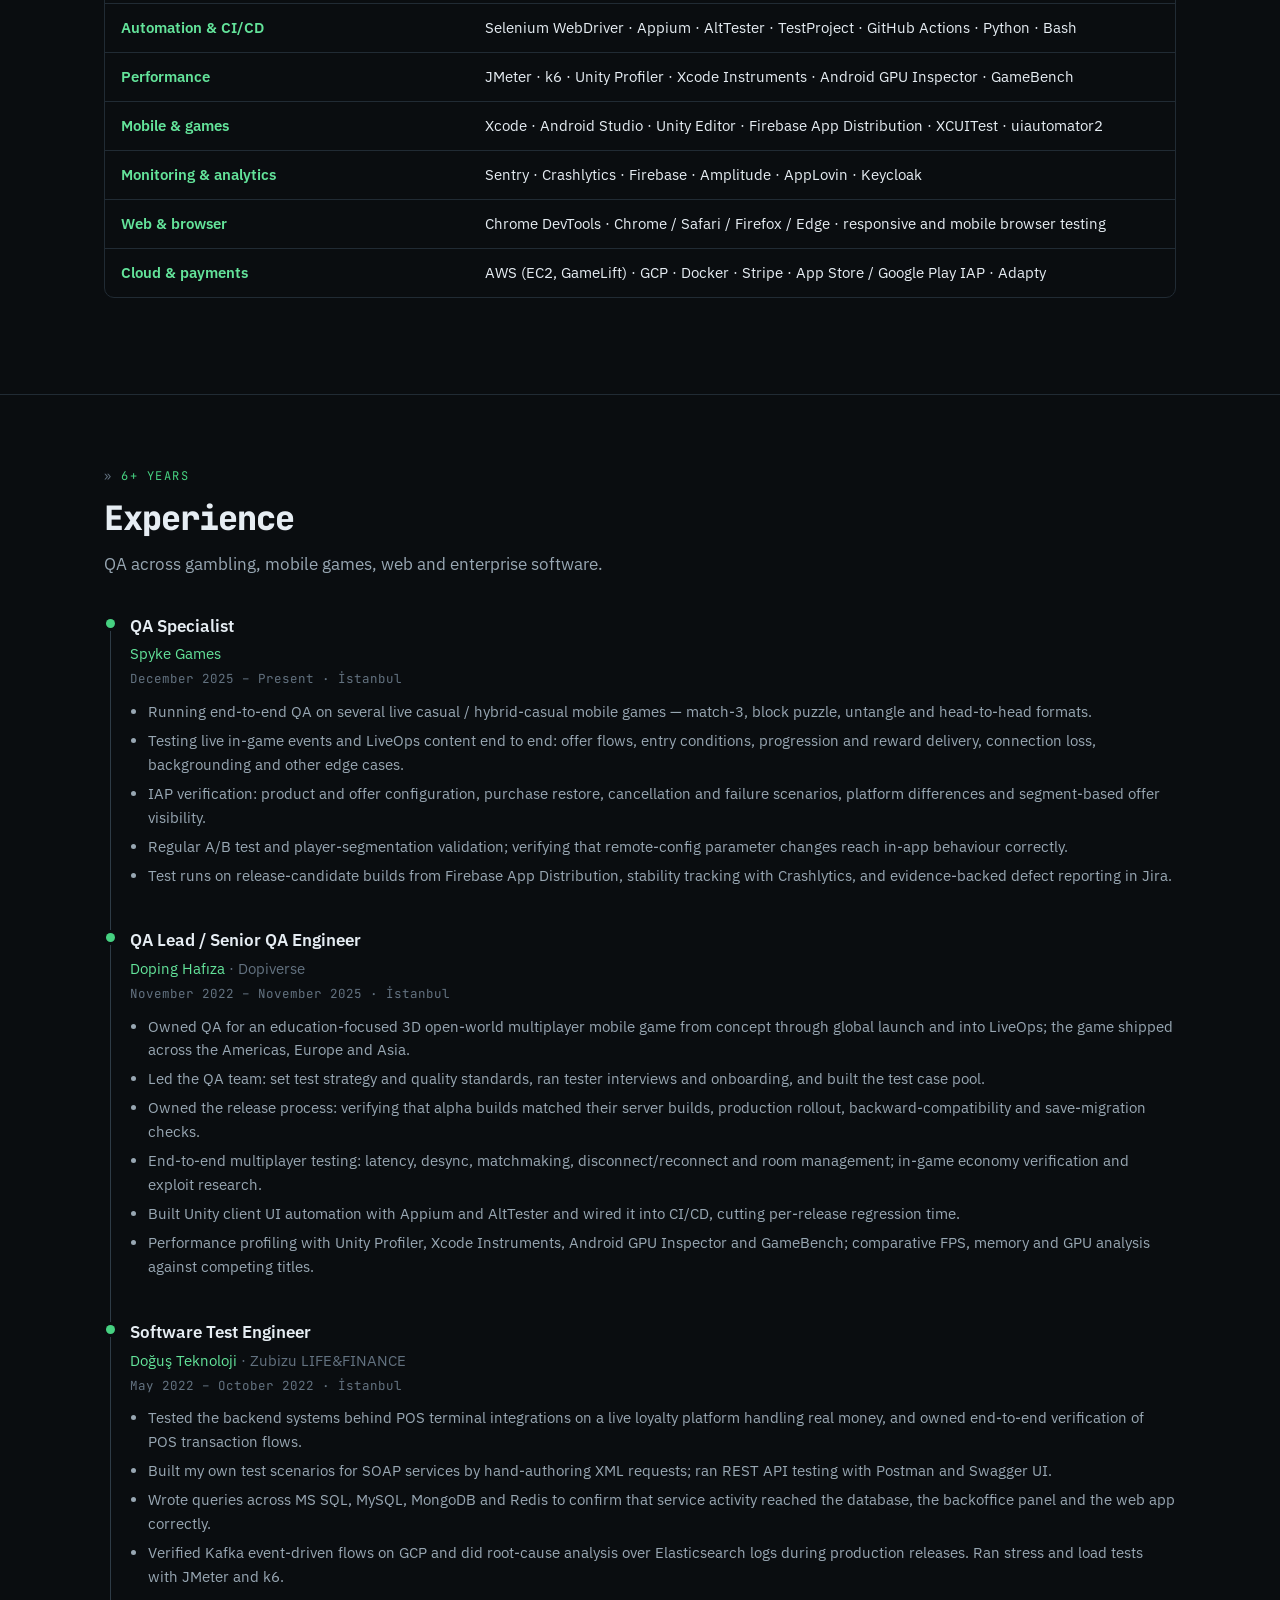
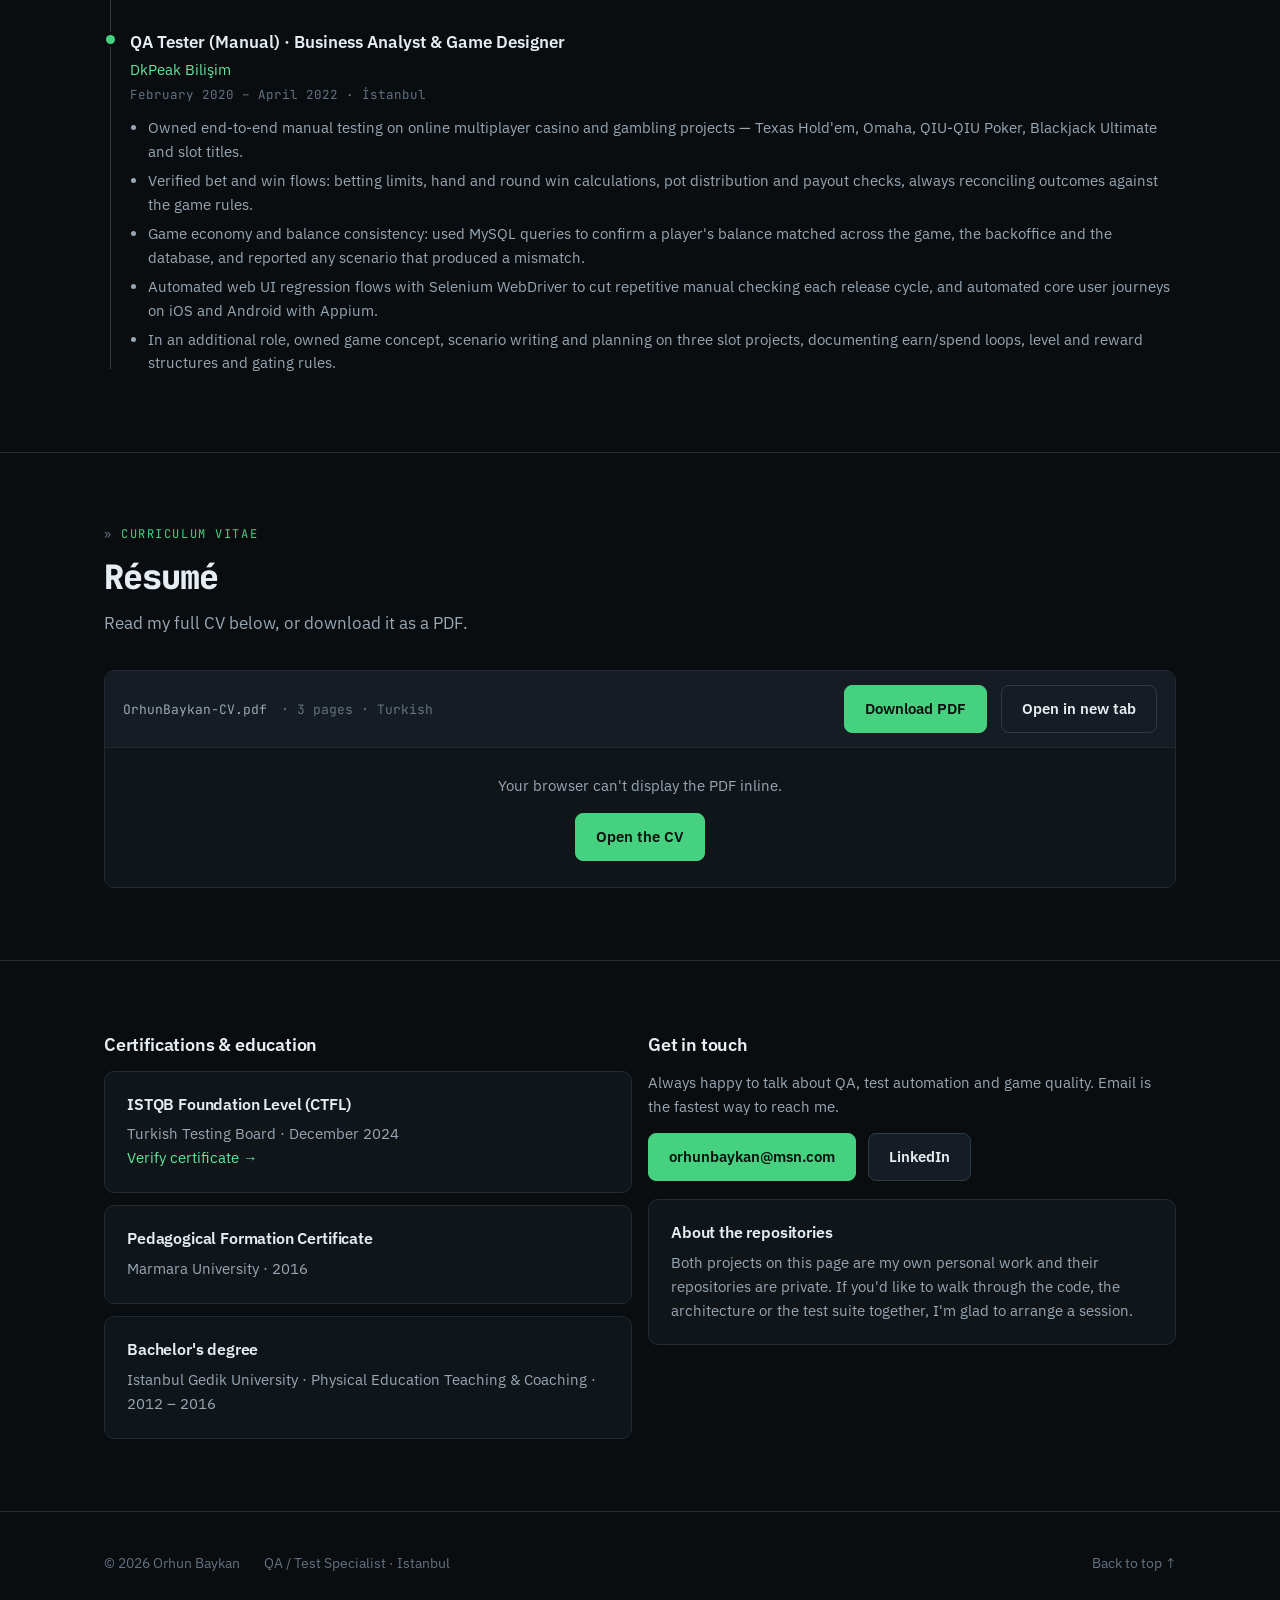
==== commit 4815ec9c: "Project-Slot-Upt" ====
--- a/index.html
+++ b/index.html
@@ -147,14 +147,14 @@
         <div class="ptag"><span data-lang="tr">02 · Oyun platformu</span><span data-lang="en">02 · Game platform</span></div>
         <h3><span data-lang="tr">Slot Oyun Platformu</span><span data-lang="en">Slot Game Platform</span></h3>
         <p>
-          <span data-lang="tr">Üç Unity WebGL oyunu, üç .NET servisi, 17 modüllü yönetim paneli ve oyuncu sitesi. Sunucu otoriteli, seed'li, her turu <b style="color:var(--ink)">replay edilebilir</b> — QA gözüyle tasarlanmış uçtan uca bir iGaming sistemi.</span>
-          <span data-lang="en">Three Unity WebGL games, three .NET services, a 17-module backoffice and a player site. Server-authoritative, seeded, every round <b style="color:var(--ink)">replayable</b> — an end-to-end iGaming system designed with a QA eye.</span>
+          <span data-lang="tr">Üç Unity WebGL oyunu, üç .NET servisi, 15 modüllü yönetim paneli, oyuncu sitesi ve HMAC imzalı cüzdan entegrasyonu. Sunucu otoriteli, seed'li, her turu <b style="color:var(--ink)">replay edilebilir</b> — QA gözüyle tasarlanmış uçtan uca bir iGaming sistemi.</span>
+          <span data-lang="en">Three Unity WebGL games, three .NET services, a 15-module backoffice, a player site and HMAC-signed wallet integration. Server-authoritative, seeded, every round <b style="color:var(--ink)">replayable</b> — an end-to-end iGaming system designed with a QA eye.</span>
         </p>
         <ul class="pfacts">
           <li><b>3</b> <span data-lang="tr">oyun · 3 matematik modeli</span><span data-lang="en">games · 3 math models</span></li>
           <li><b>5M</b> <span data-lang="tr">spin simülasyonu · RTP 0.968</span><span data-lang="en">spin simulation · RTP 0.968</span></li>
-          <li><b>62K</b> <span data-lang="tr">satır C# + TypeScript</span><span data-lang="en">lines of C# + TypeScript</span></li>
-          <li><b>17</b> <span data-lang="tr">modüllü panel</span><span data-lang="en">backoffice modules</span></li>
+          <li><b>126</b> <span data-lang="tr">API endpoint · 29 tablo · 62K satır</span><span data-lang="en">API endpoints · 29 tables · 62K lines</span></li>
+          <li><b>15</b> <span data-lang="tr">modüllü panel · 6 rol</span><span data-lang="en">backoffice modules · 6 roles</span></li>
         </ul>
         <div class="badges">
           <span class="badge g">Unity 6</span><span class="badge g">.NET 8</span><span class="badge g">React 19</span>
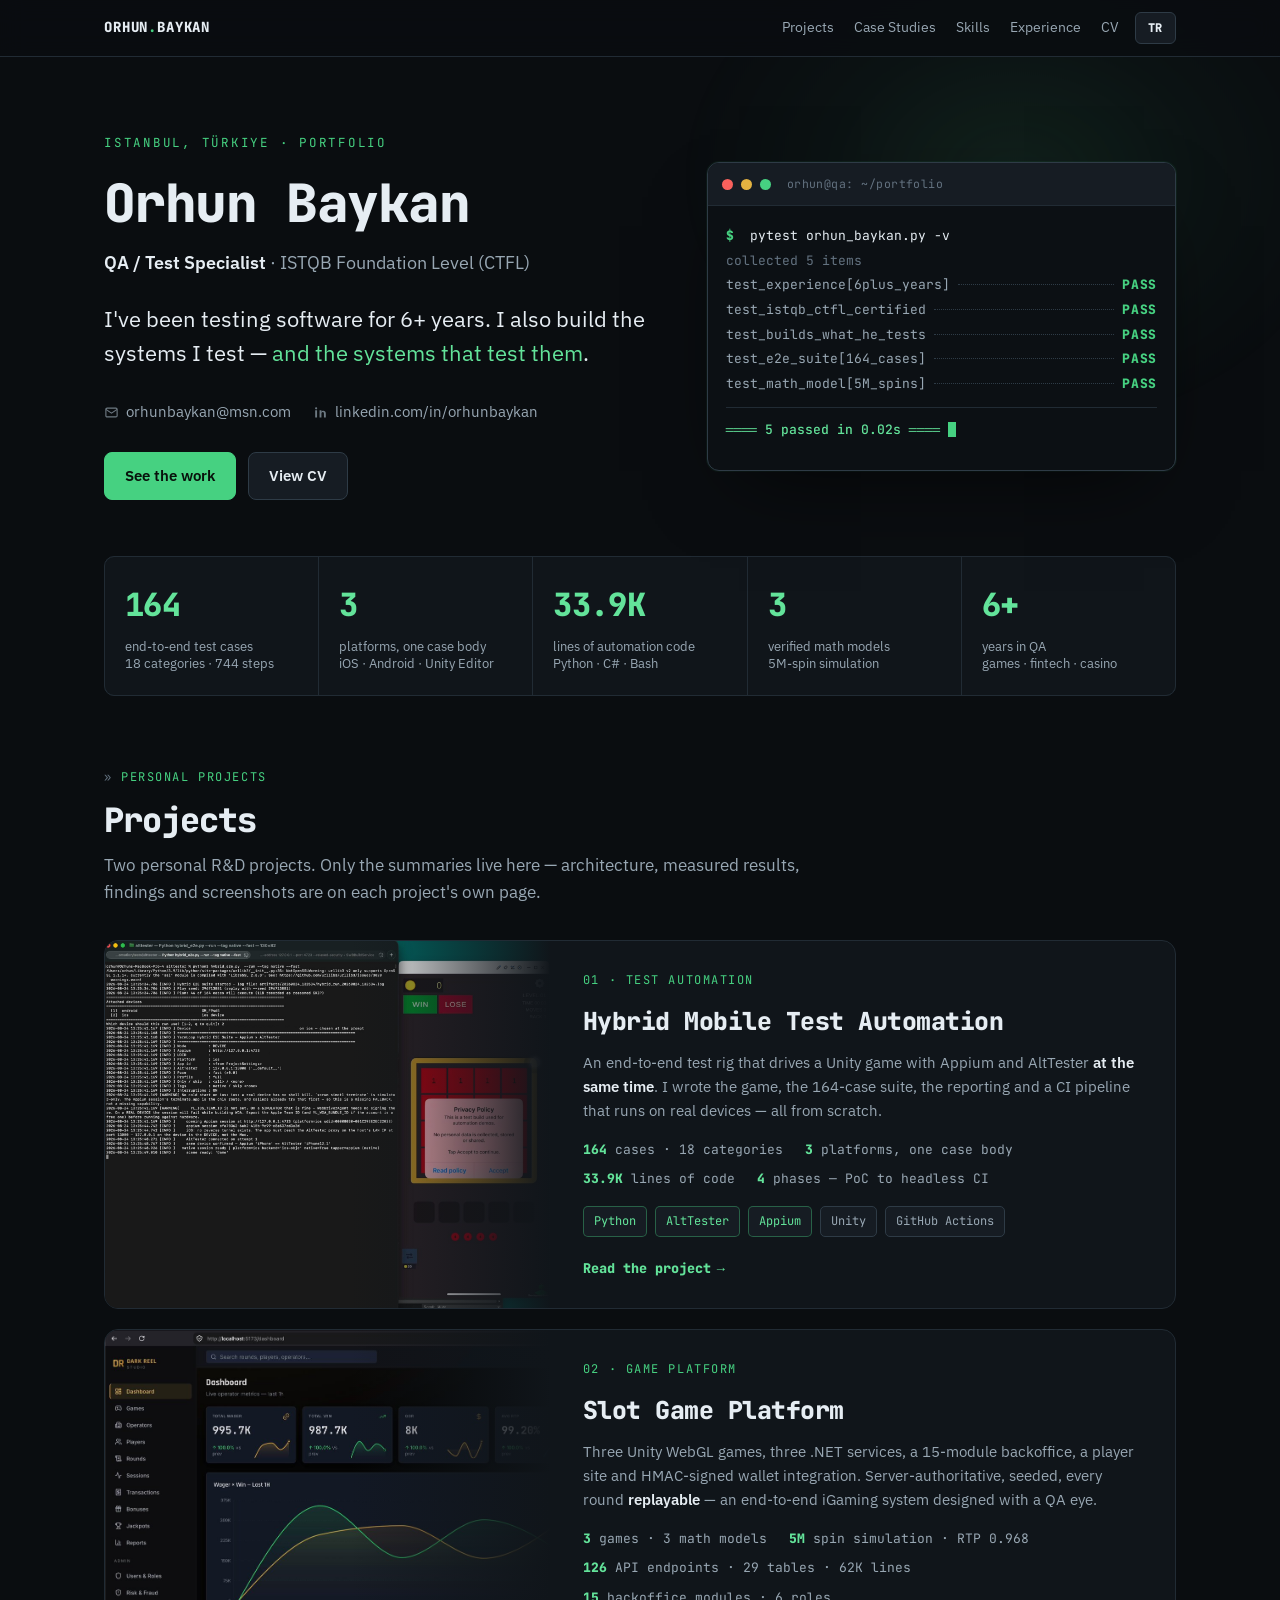
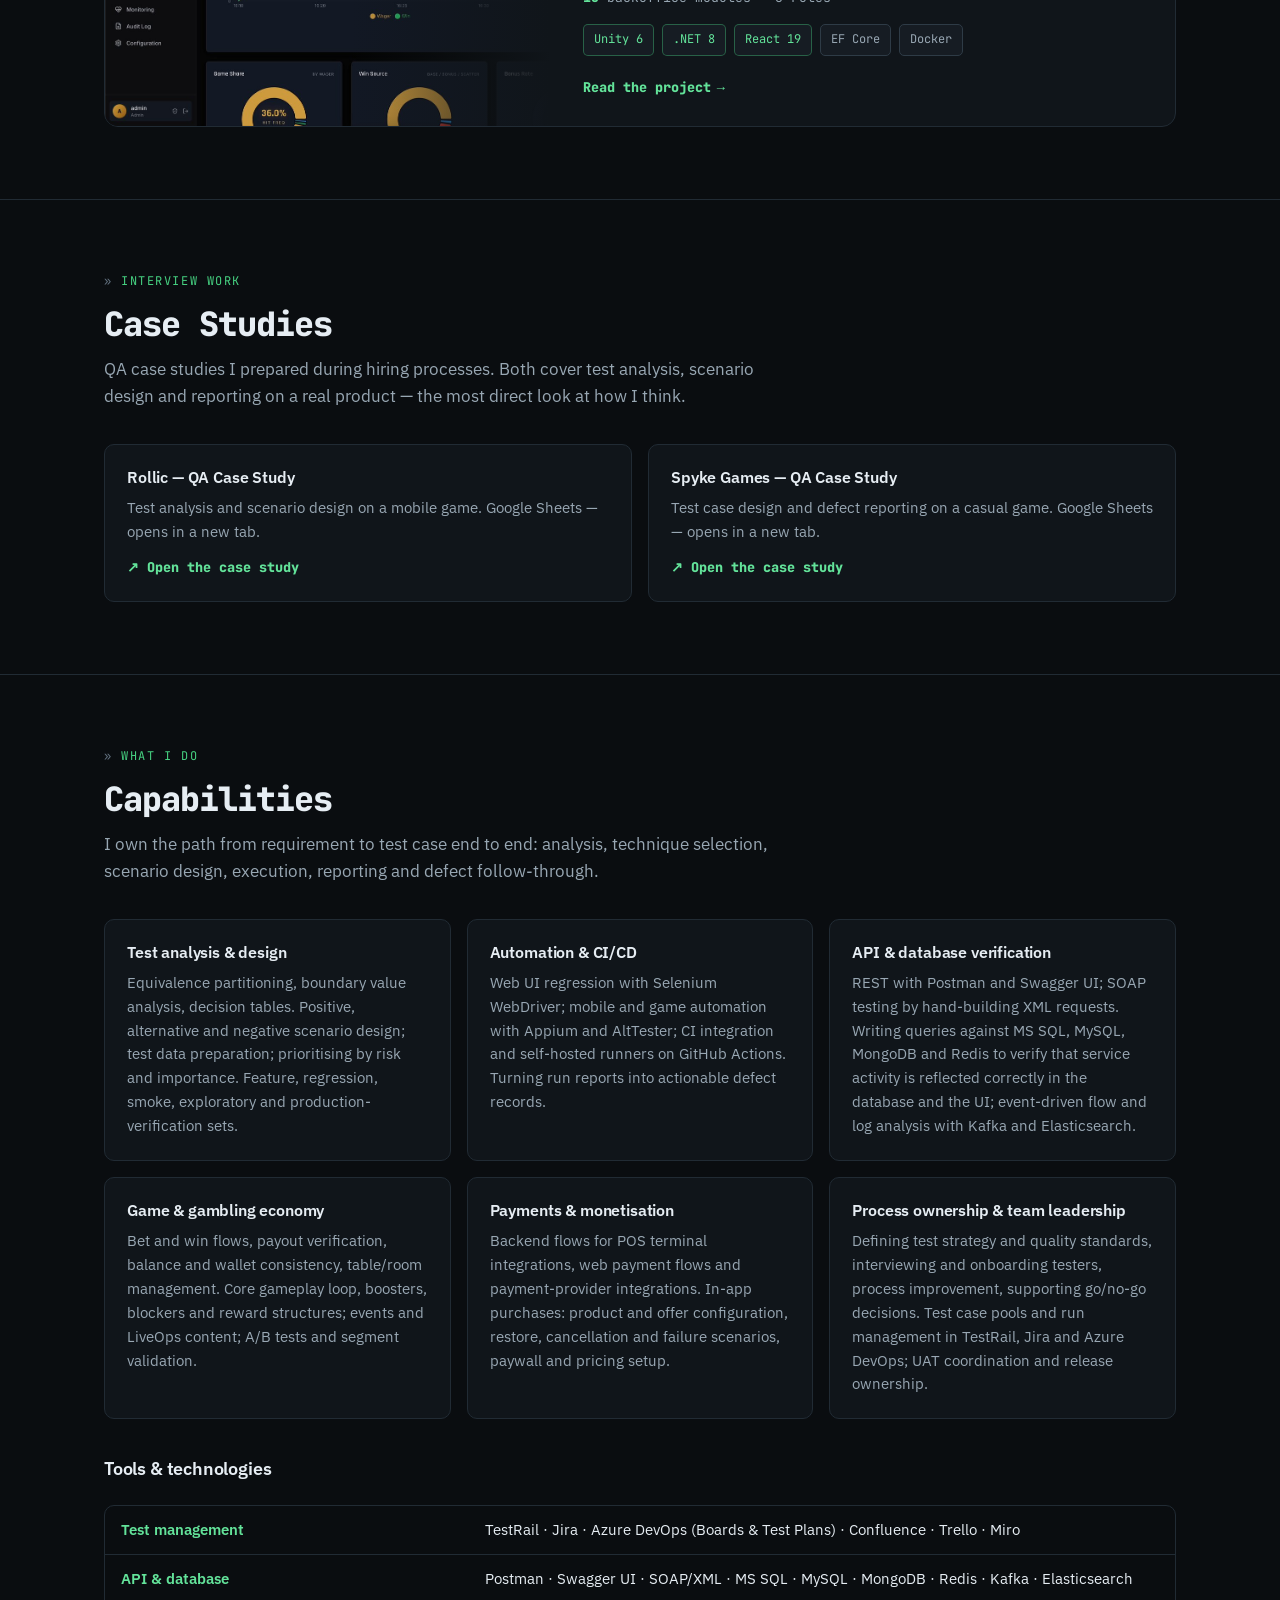
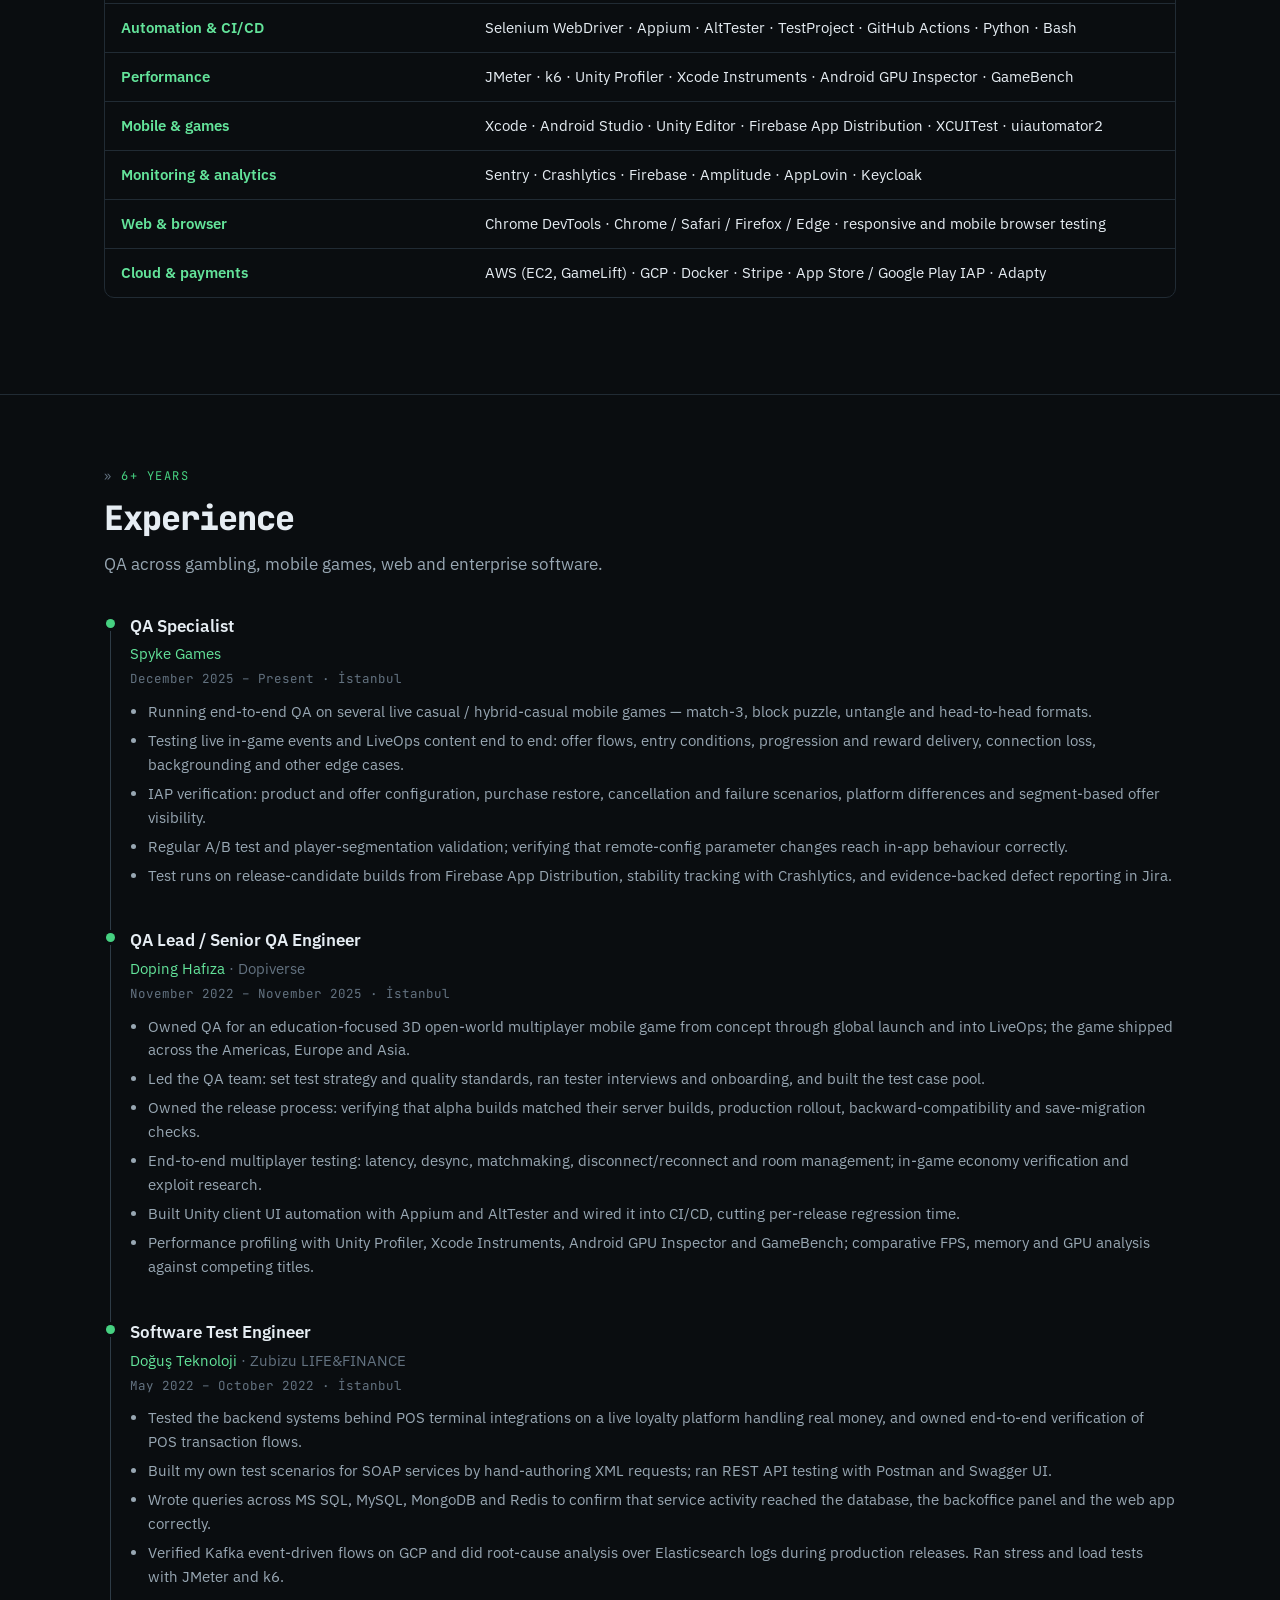
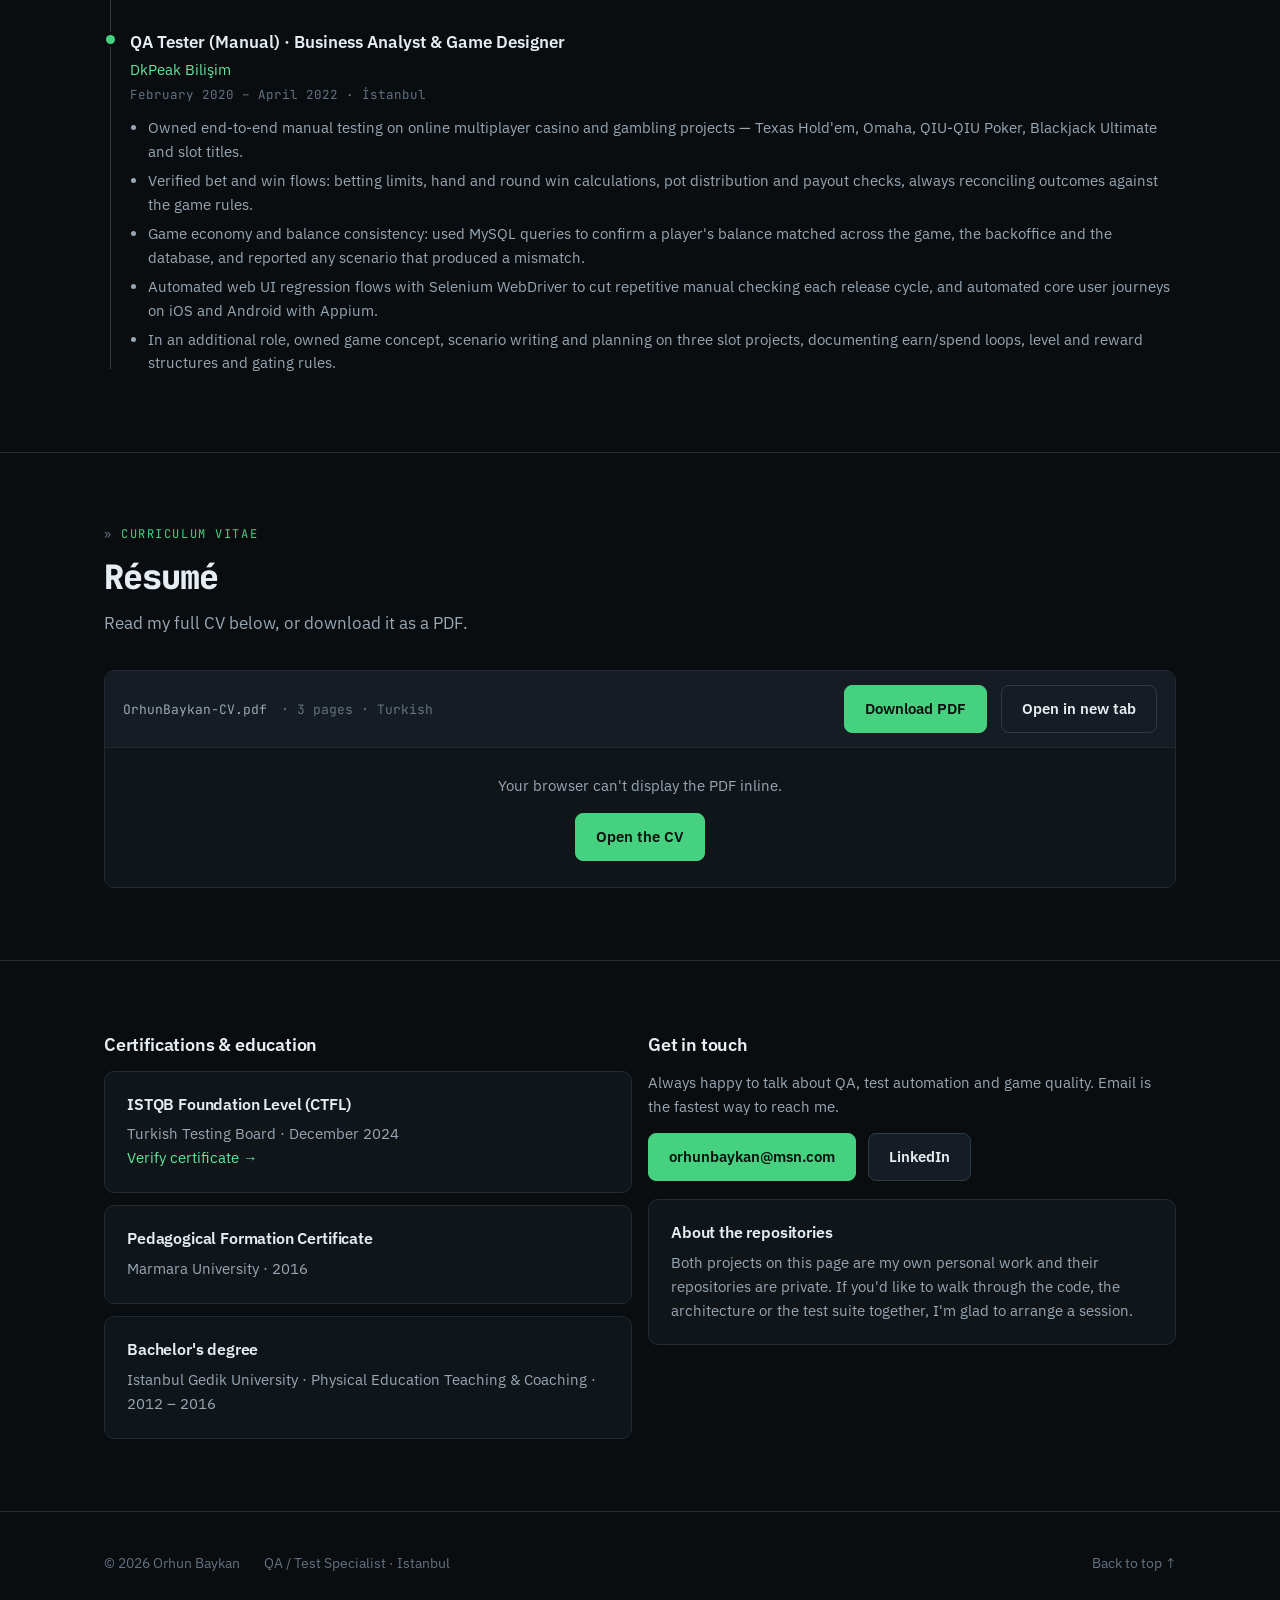
==== commit 52d6b6d9: "Proje-Rafactor-2" ====
--- a/index.html
+++ b/index.html
@@ -131,7 +131,7 @@
           <li><b>164</b> <span data-lang="tr">senaryo · 18 kategori</span><span data-lang="en">cases · 18 categories</span></li>
           <li><b>3</b> <span data-lang="tr">platform, tek case gövdesi</span><span data-lang="en">platforms, one case body</span></li>
           <li><b>33.9K</b> <span data-lang="tr">satır kod</span><span data-lang="en">lines of code</span></li>
-          <li><span data-lang="tr">self-hosted CI · gerçek cihaz</span><span data-lang="en">self-hosted CI · real devices</span></li>
+          <li><b>4</b> <span data-lang="tr">faz — PoC'ten headless CI'a</span><span data-lang="en">phases — PoC to headless CI</span></li>
         </ul>
         <div class="badges">
           <span class="badge g">Python</span><span class="badge g">AltTester</span><span class="badge g">Appium</span>
--- a/assets/css/site.css
+++ b/assets/css/site.css
@@ -257,6 +257,7 @@
 .gallery{display:grid; grid-template-columns:repeat(auto-fit,minmax(300px,1fr)); gap:16px; margin:28px 0}
 .shot{background:var(--bg2); border:1px solid var(--line); border-radius:10px; overflow:hidden}
 .shot img{width:100%; border-bottom:1px solid var(--line); display:block}
+.shot video{width:100%; border-bottom:1px solid var(--line); display:block; background:#000}
 .shot a.zoom{display:block; cursor:zoom-in}
 .shot a.zoom:hover{opacity:.92}
 .shot .cap{padding:12px 15px; font-size:13px; color:var(--ink2); line-height:1.45}
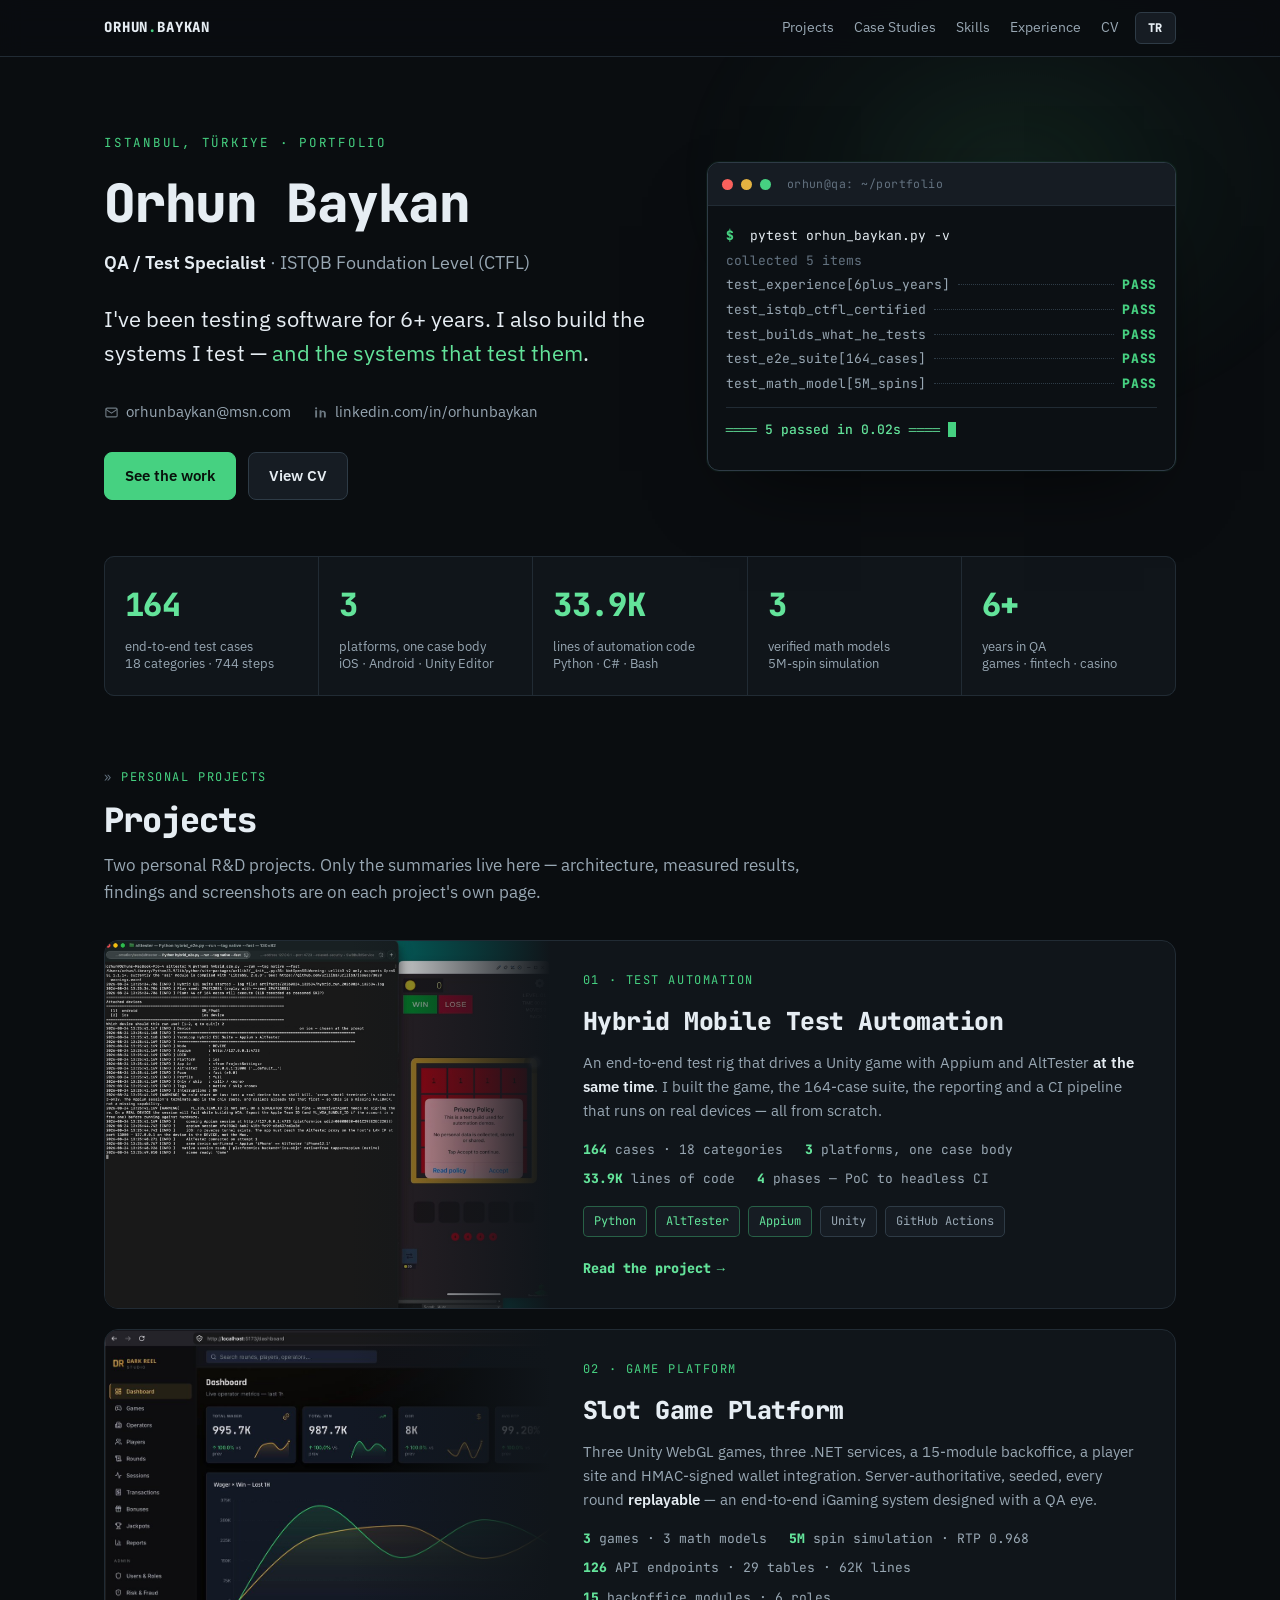
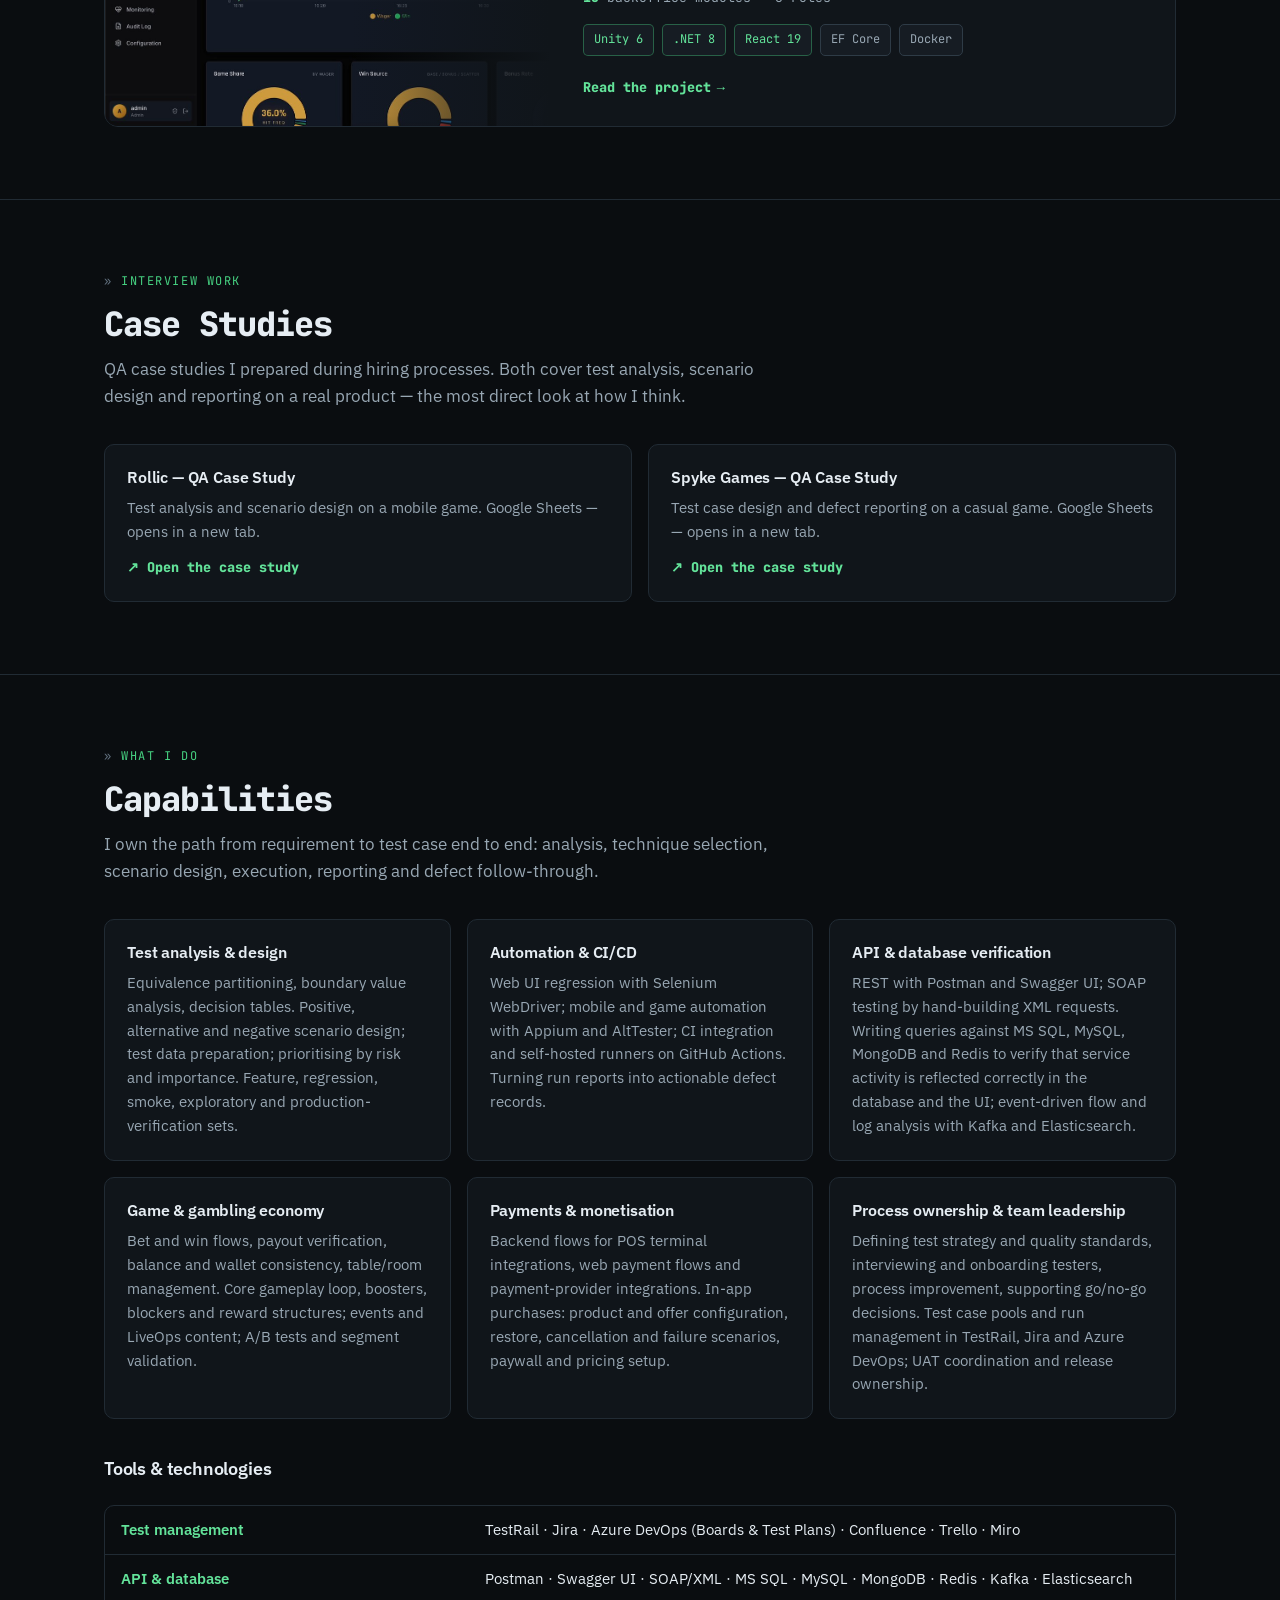
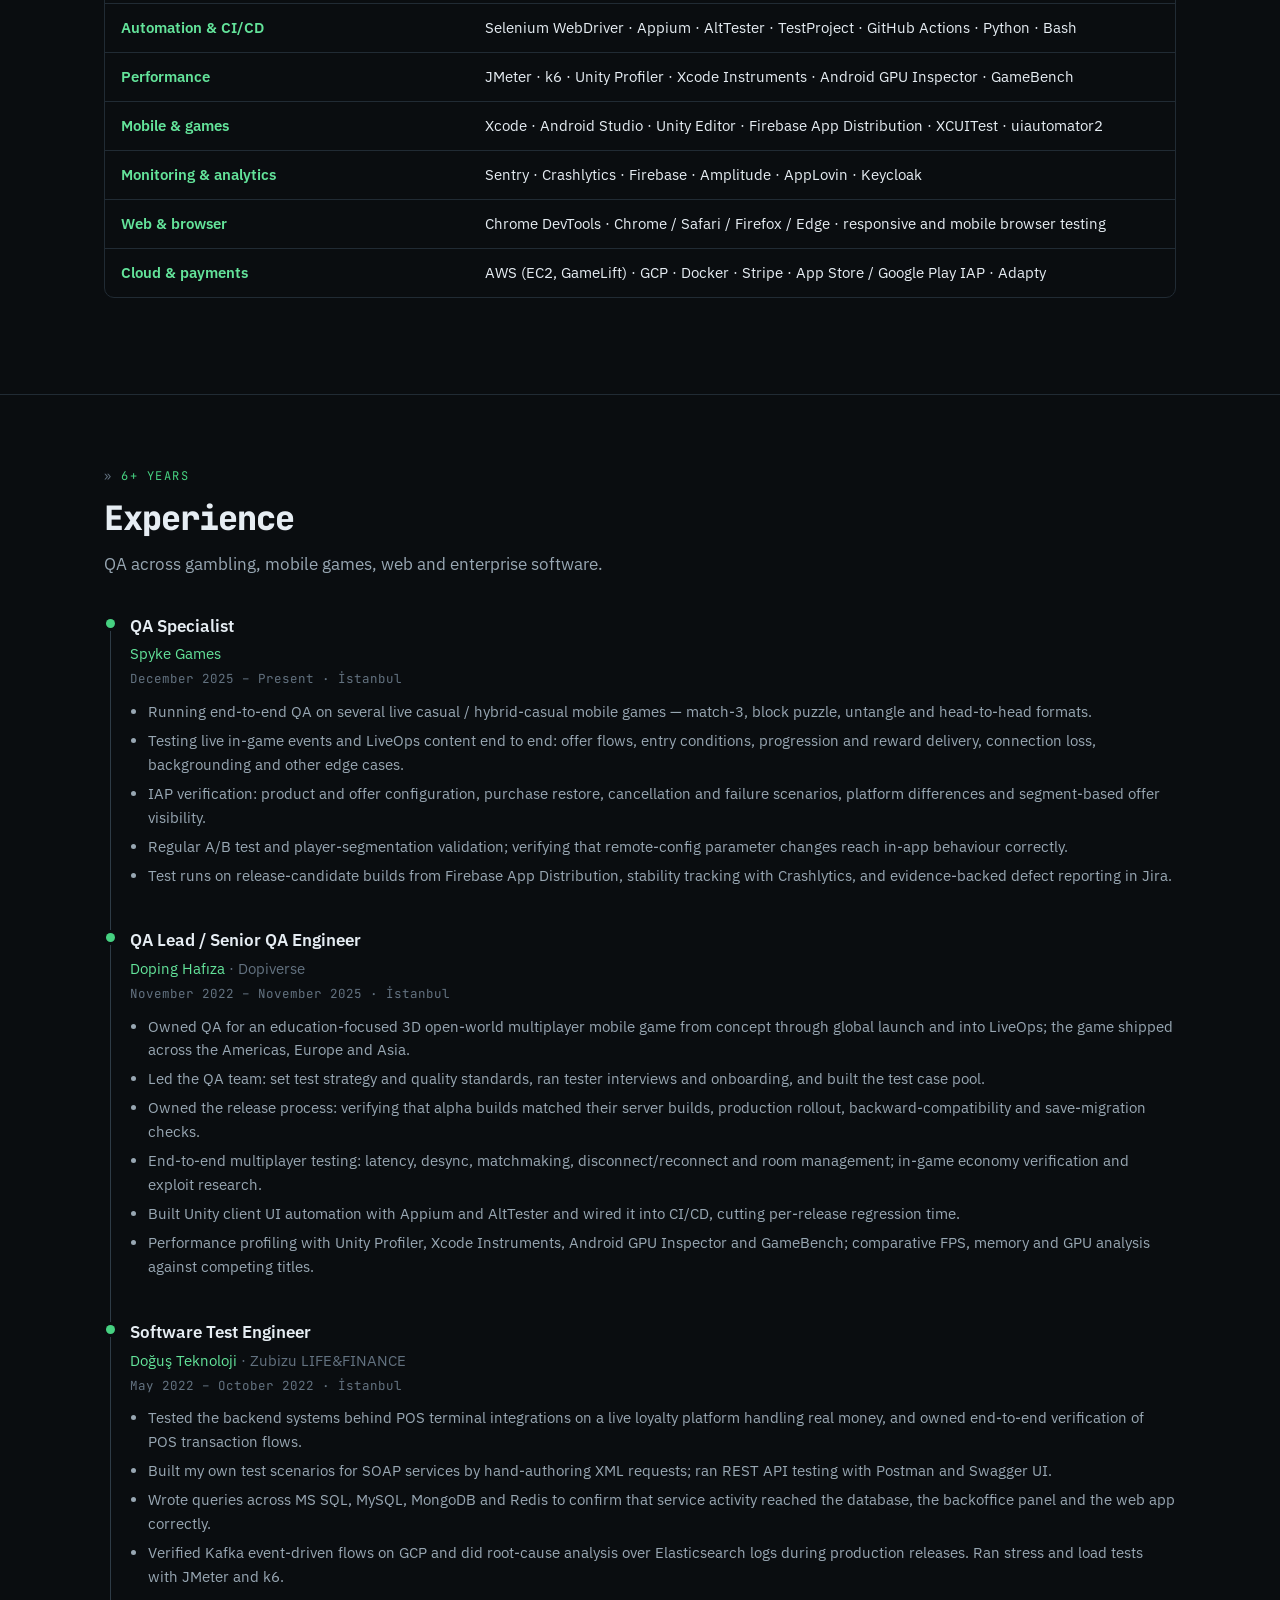
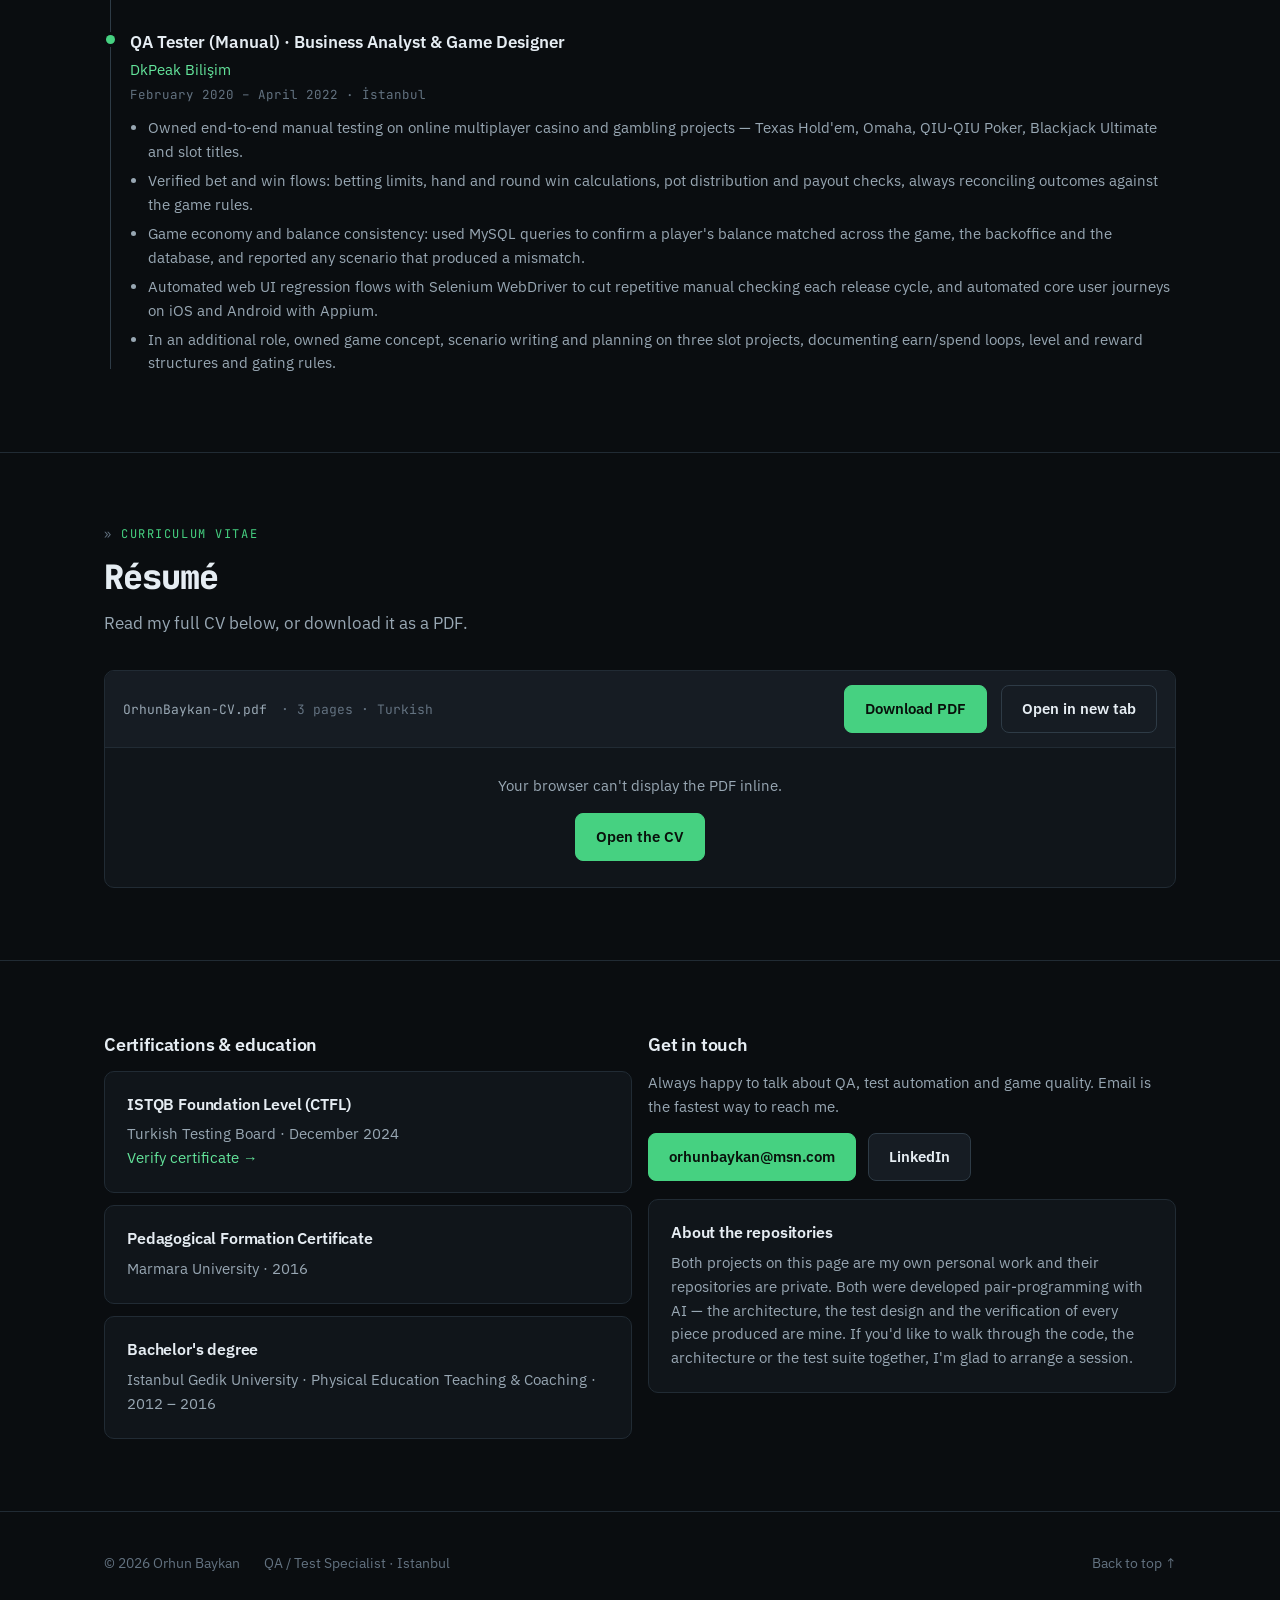
==== commit 190b0fa1: "Min-fix-3" ====
--- a/index.html
+++ b/index.html
@@ -45,7 +45,7 @@
       </div>
 
       <p class="lede">
-        <span data-lang="tr">6+ yıldır yazılım test ediyorum. Test ettiğim sistemleri — <em>ve onları test eden sistemleri</em> — kendim de yazıyorum.</span>
+        <span data-lang="tr">6+ yıldır yazılım test ediyorum. Test ettiğim sistemleri — <em>ve onları test eden sistemleri</em> — kendim de kuruyorum.</span>
         <span data-lang="en">I've been testing software for 6+ years. I also build the systems I test — <em>and the systems that test them</em>.</span>
       </p>
 
@@ -124,8 +124,8 @@
         <div class="ptag"><span data-lang="tr">01 · Test otomasyonu</span><span data-lang="en">01 · Test automation</span></div>
         <h3><span data-lang="tr">Hibrit Mobil Test Otomasyonu</span><span data-lang="en">Hybrid Mobile Test Automation</span></h3>
         <p>
-          <span data-lang="tr">Bir Unity oyununu Appium ve AltTester ile <b style="color:var(--ink)">aynı anda</b> süren uçtan uca test altyapısı. Oyunu, 164 senaryoluk test paketini, raporlamayı ve gerçek cihazlarda koşan CI hattını sıfırdan kendim yazdım.</span>
-          <span data-lang="en">An end-to-end test rig that drives a Unity game with Appium and AltTester <b style="color:var(--ink)">at the same time</b>. I wrote the game, the 164-case suite, the reporting and a CI pipeline that runs on real devices — all from scratch.</span>
+          <span data-lang="tr">Bir Unity oyununu Appium ve AltTester ile <b style="color:var(--ink)">aynı anda</b> süren uçtan uca test altyapısı. Oyunu, 164 senaryoluk test paketini, raporlamayı ve gerçek cihazlarda koşan CI hattını sıfırdan kurdum.</span>
+          <span data-lang="en">An end-to-end test rig that drives a Unity game with Appium and AltTester <b style="color:var(--ink)">at the same time</b>. I built the game, the 164-case suite, the reporting and a CI pipeline that runs on real devices — all from scratch.</span>
         </p>
         <ul class="pfacts">
           <li><b>164</b> <span data-lang="tr">senaryo · 18 kategori</span><span data-lang="en">cases · 18 categories</span></li>
@@ -407,8 +407,8 @@
       </div>
       <div class="card">
         <h4><span data-lang="tr">Depolar hakkında</span><span data-lang="en">About the repositories</span></h4>
-        <p><span data-lang="tr">Bu sayfadaki iki proje de bana ait kişisel çalışmalardır ve depoları özeldir. Kodu, mimariyi veya test paketini birlikte incelemek isterseniz memnuniyetle bir oturum ayarlarım.</span>
-        <span data-lang="en">Both projects on this page are my own personal work and their repositories are private. If you'd like to walk through the code, the architecture or the test suite together, I'm glad to arrange a session.</span></p>
+        <p><span data-lang="tr">Bu sayfadaki iki proje de bana ait kişisel çalışmalardır ve depoları özeldir. Her ikisi de AI ile pair-programming yapılarak geliştirildi — mimari kararlar, test tasarımı ve üretilen her parçanın doğrulanması bana ait. Kodu, mimariyi veya test paketini birlikte incelemek isterseniz memnuniyetle bir oturum ayarlarım.</span>
+        <span data-lang="en">Both projects on this page are my own personal work and their repositories are private. Both were developed pair-programming with AI — the architecture, the test design and the verification of every piece produced are mine. If you'd like to walk through the code, the architecture or the test suite together, I'm glad to arrange a session.</span></p>
       </div>
     </div>
   </div>
--- a/assets/css/site.css
+++ b/assets/css/site.css
@@ -257,7 +257,8 @@
 .gallery{display:grid; grid-template-columns:repeat(auto-fit,minmax(300px,1fr)); gap:16px; margin:28px 0}
 .shot{background:var(--bg2); border:1px solid var(--line); border-radius:10px; overflow:hidden}
 .shot img{width:100%; border-bottom:1px solid var(--line); display:block}
-.shot video{width:100%; border-bottom:1px solid var(--line); display:block; background:#000}
+.shot video{width:100%; border-bottom:1px solid var(--line); display:block; background:#000; cursor:zoom-in}
+.shot.wide video{max-height:620px; object-fit:contain}
 .shot a.zoom{display:block; cursor:zoom-in}
 .shot a.zoom:hover{opacity:.92}
 .shot .cap{padding:12px 15px; font-size:13px; color:var(--ink2); line-height:1.45}
@@ -383,7 +384,8 @@
   padding:28px; background:rgba(10,13,16,.93); backdrop-filter:blur(6px); cursor:zoom-out;
 }
 .lb.open{display:flex}
-.lb img{max-width:100%; max-height:calc(100vh - 56px); width:auto; height:auto; border-radius:8px; border:1px solid var(--line2); box-shadow:0 40px 100px rgba(0,0,0,.65)}
+.lb img,.lb video{max-width:100%; max-height:calc(100vh - 56px); width:auto; height:auto; border-radius:8px; border:1px solid var(--line2); box-shadow:0 40px 100px rgba(0,0,0,.65)}
+.lb video{cursor:default; background:#000}
 .lb .x{
   position:absolute; top:16px; right:16px; width:38px; height:38px; border-radius:8px;
   background:var(--bg3); border:1px solid var(--line2); color:var(--ink); font-size:20px; line-height:1; cursor:pointer;
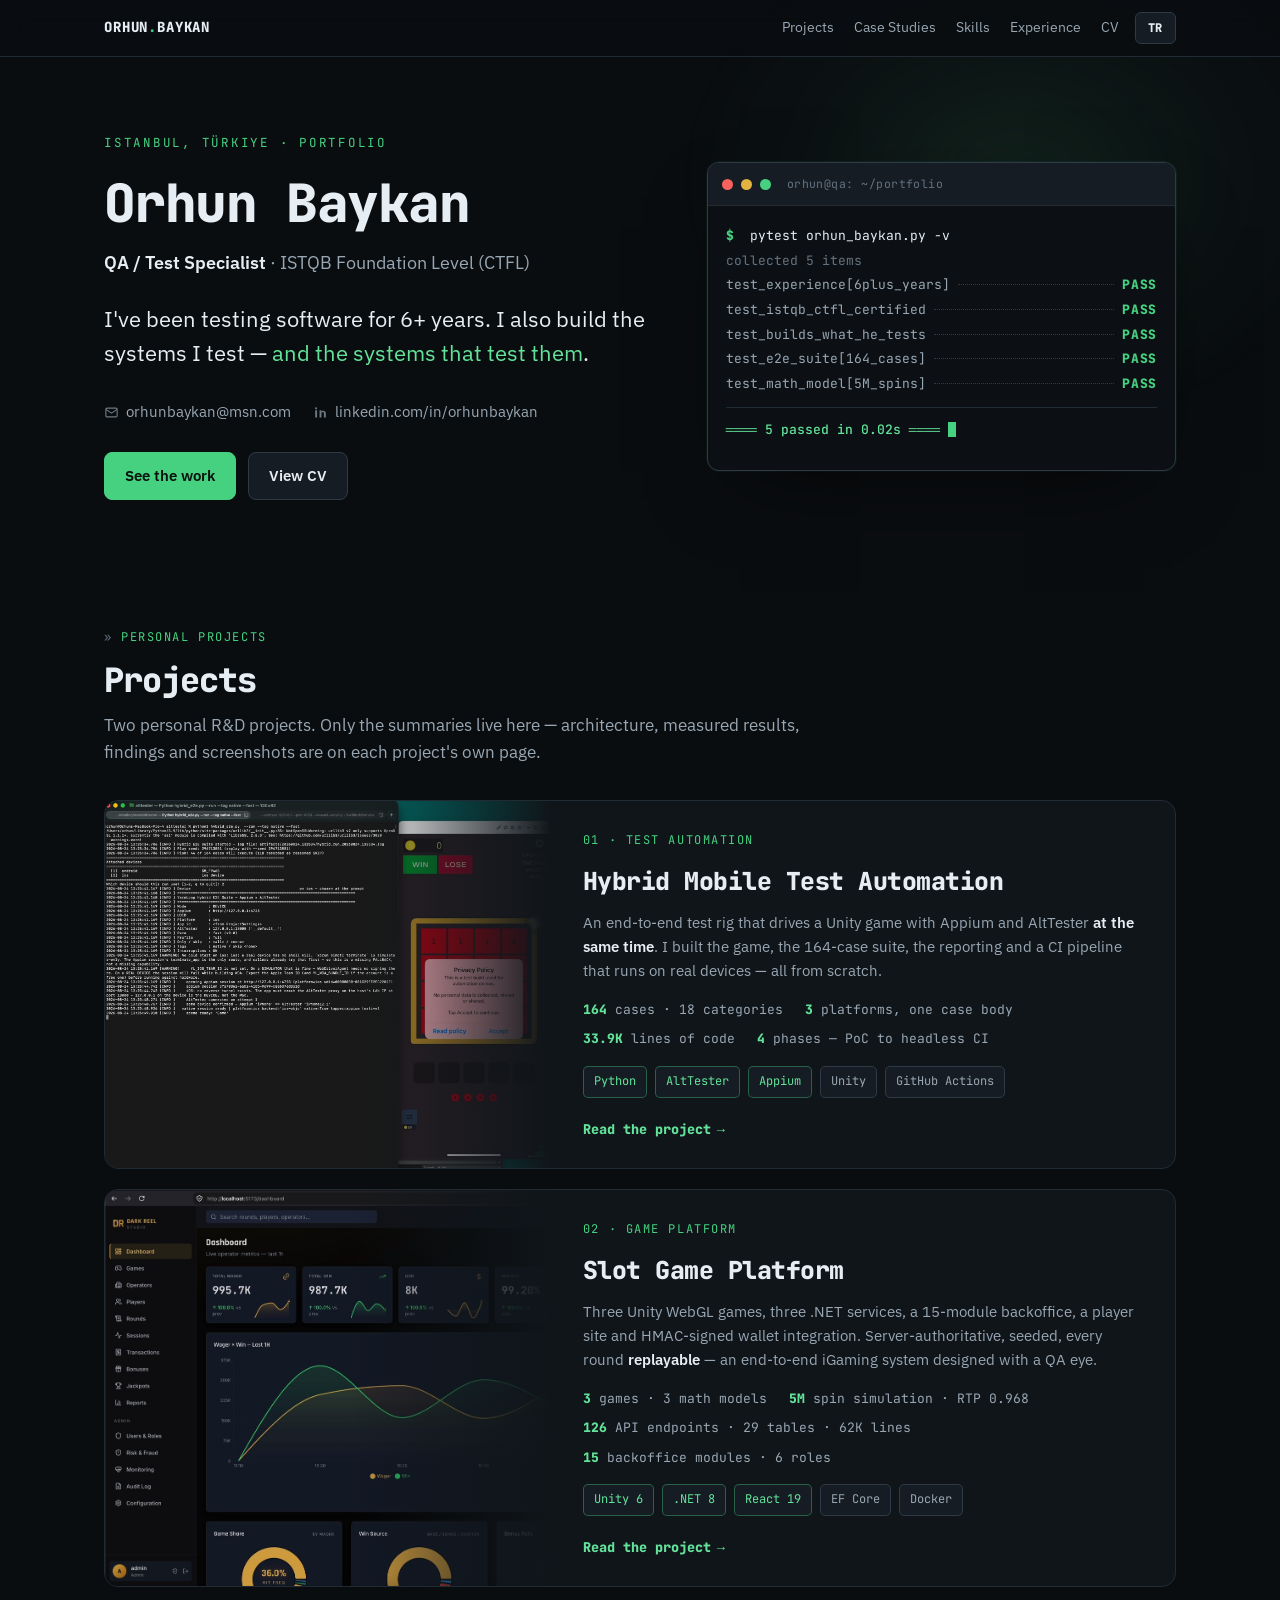
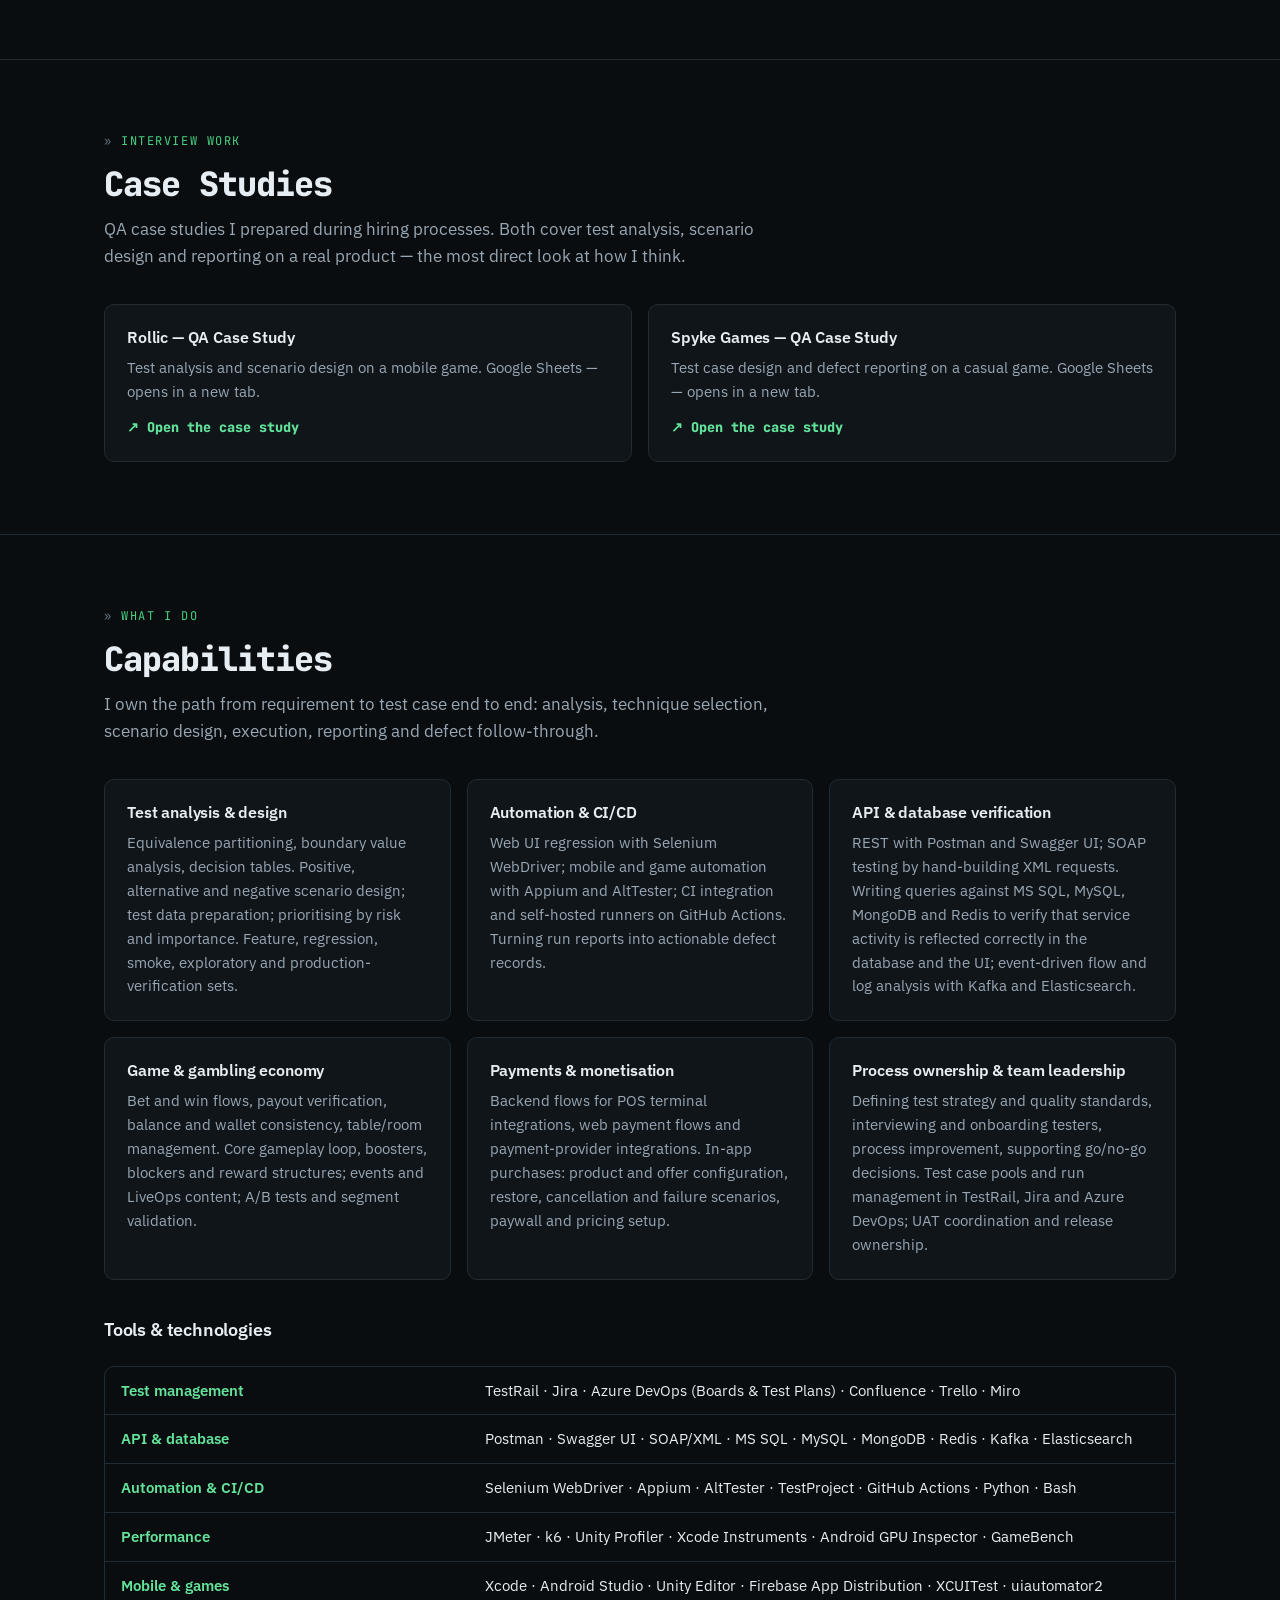
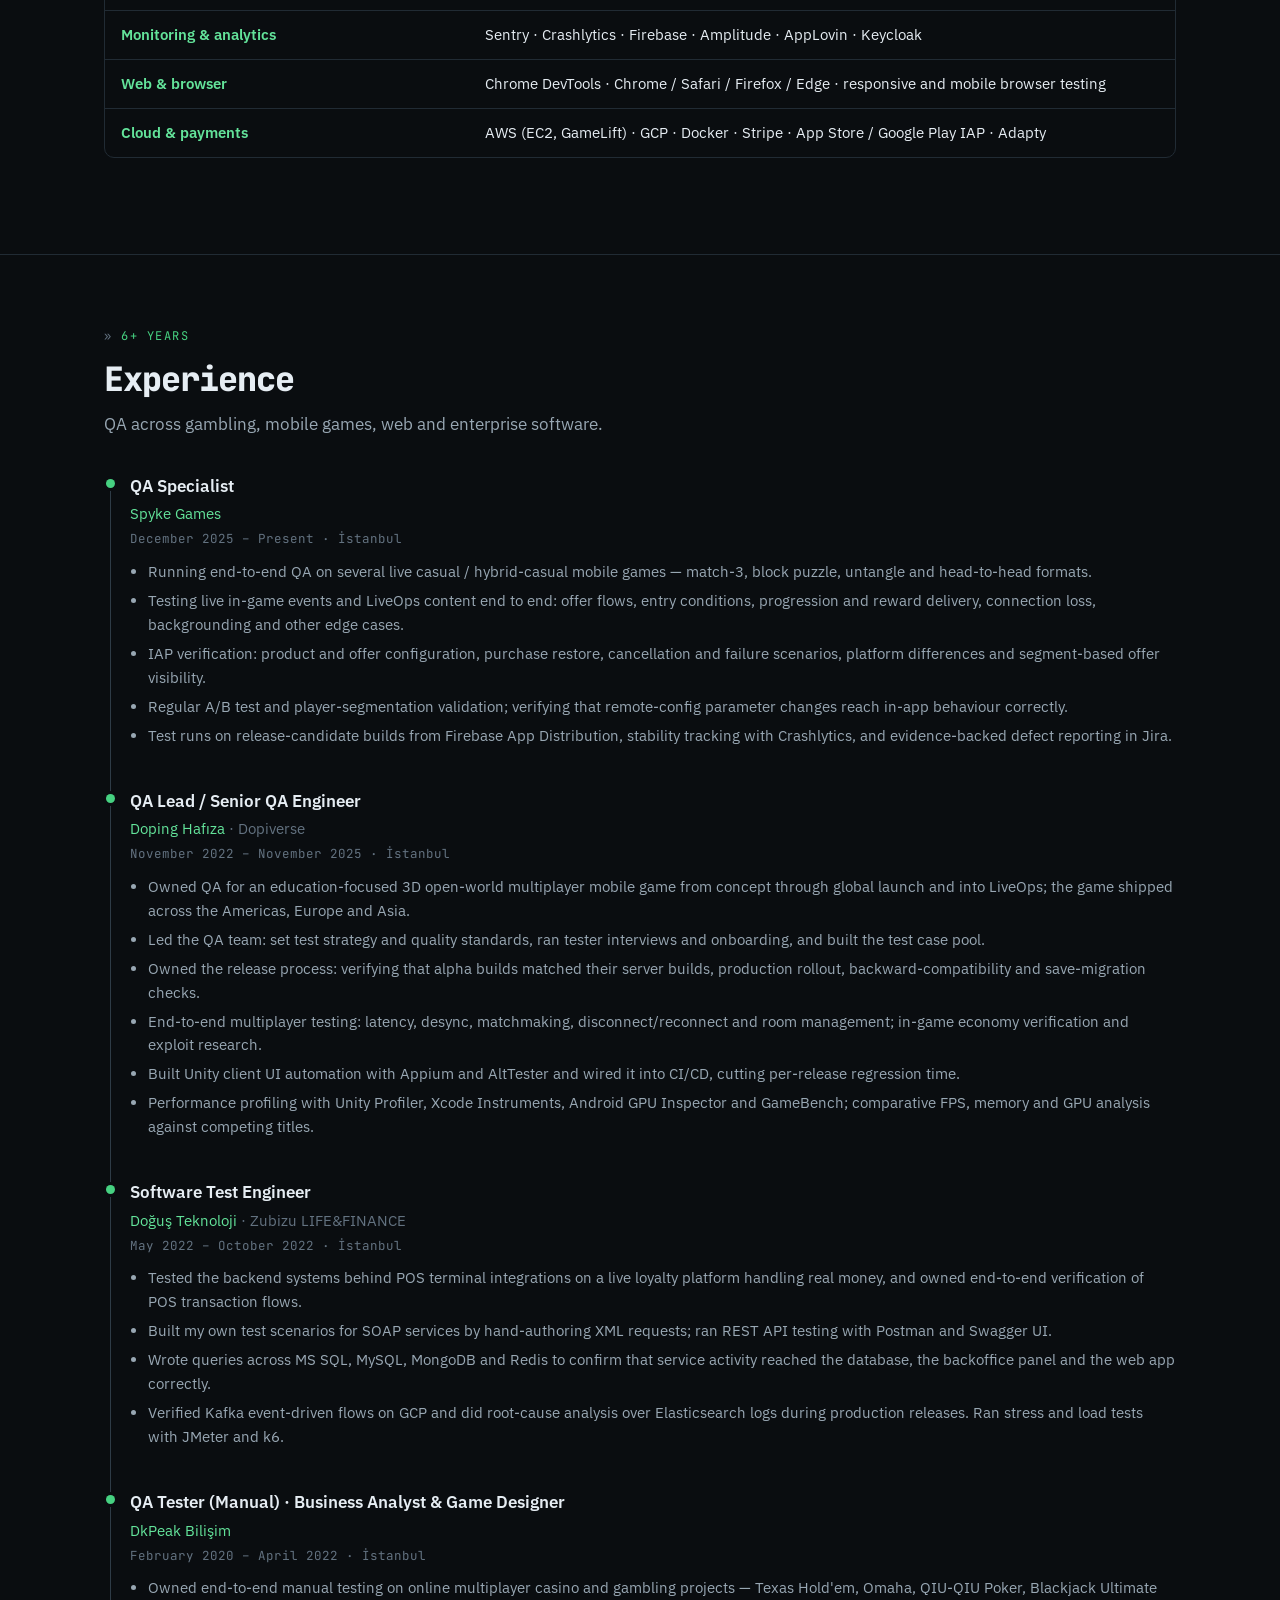
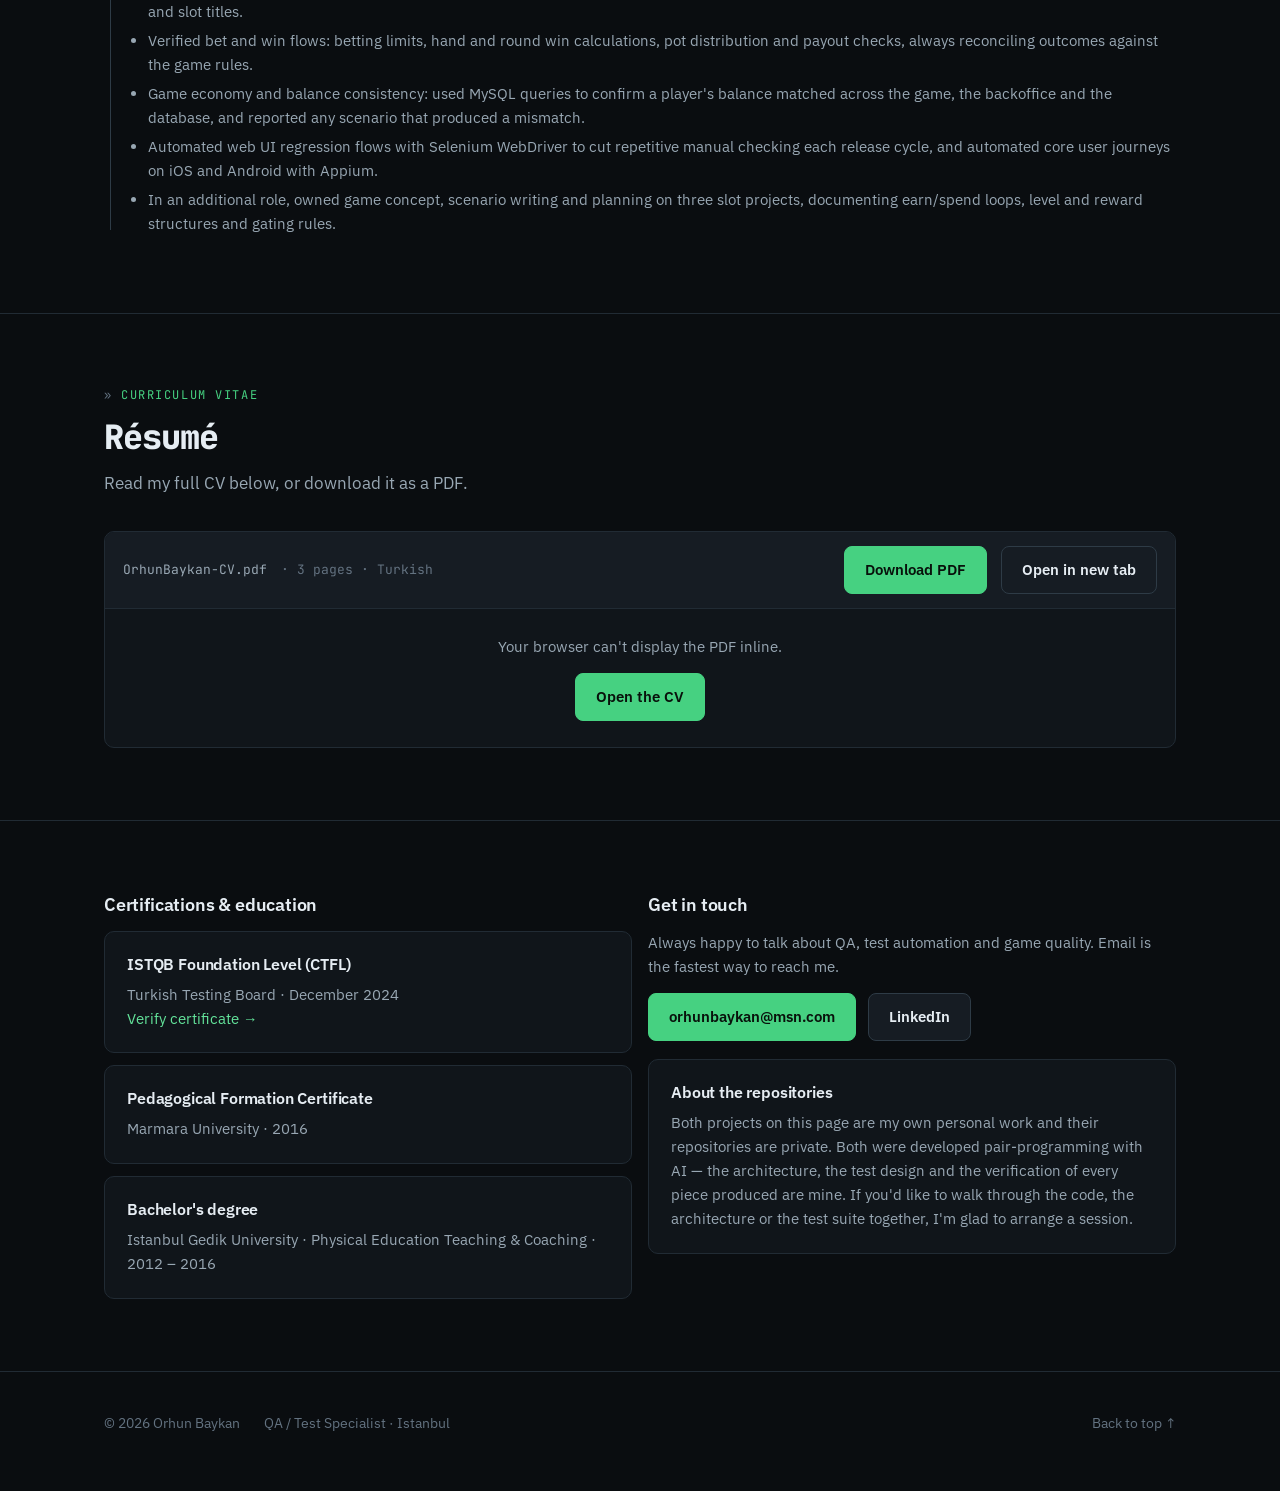
==== commit 420139c1: "tr/en-Push" ====
--- a/index.html
+++ b/index.html
@@ -80,29 +80,6 @@
   </div>
 </header>
 
-<!-- ==================== KANIT SERIDI ==================== -->
-<div class="metrics">
-  <div class="metric">
-    <div class="n">164</div>
-    <div class="l"><span data-lang="tr">uçtan uca test senaryosu<br>18 kategori · 744 adım</span><span data-lang="en">end-to-end test cases<br>18 categories · 744 steps</span></div>
-  </div>
-  <div class="metric">
-    <div class="n">3</div>
-    <div class="l"><span data-lang="tr">platform, tek case gövdesi<br>iOS · Android · Unity Editor</span><span data-lang="en">platforms, one case body<br>iOS · Android · Unity Editor</span></div>
-  </div>
-  <div class="metric">
-    <div class="n">33.9K</div>
-    <div class="l"><span data-lang="tr">satır otomasyon kodu<br>Python · C# · Bash</span><span data-lang="en">lines of automation code<br>Python · C# · Bash</span></div>
-  </div>
-  <div class="metric">
-    <div class="n">3</div>
-    <div class="l"><span data-lang="tr">doğrulanmış matematik modeli<br>5M spin simülasyonu</span><span data-lang="en">verified math models<br>5M-spin simulation</span></div>
-  </div>
-  <div class="metric">
-    <div class="n">6+</div>
-    <div class="l"><span data-lang="tr">yıl QA deneyimi<br>oyun · fintech · casino</span><span data-lang="en">years in QA<br>games · fintech · casino</span></div>
-  </div>
-</div>
 </div>
 
 <!-- ==================== PROJELER ==================== -->
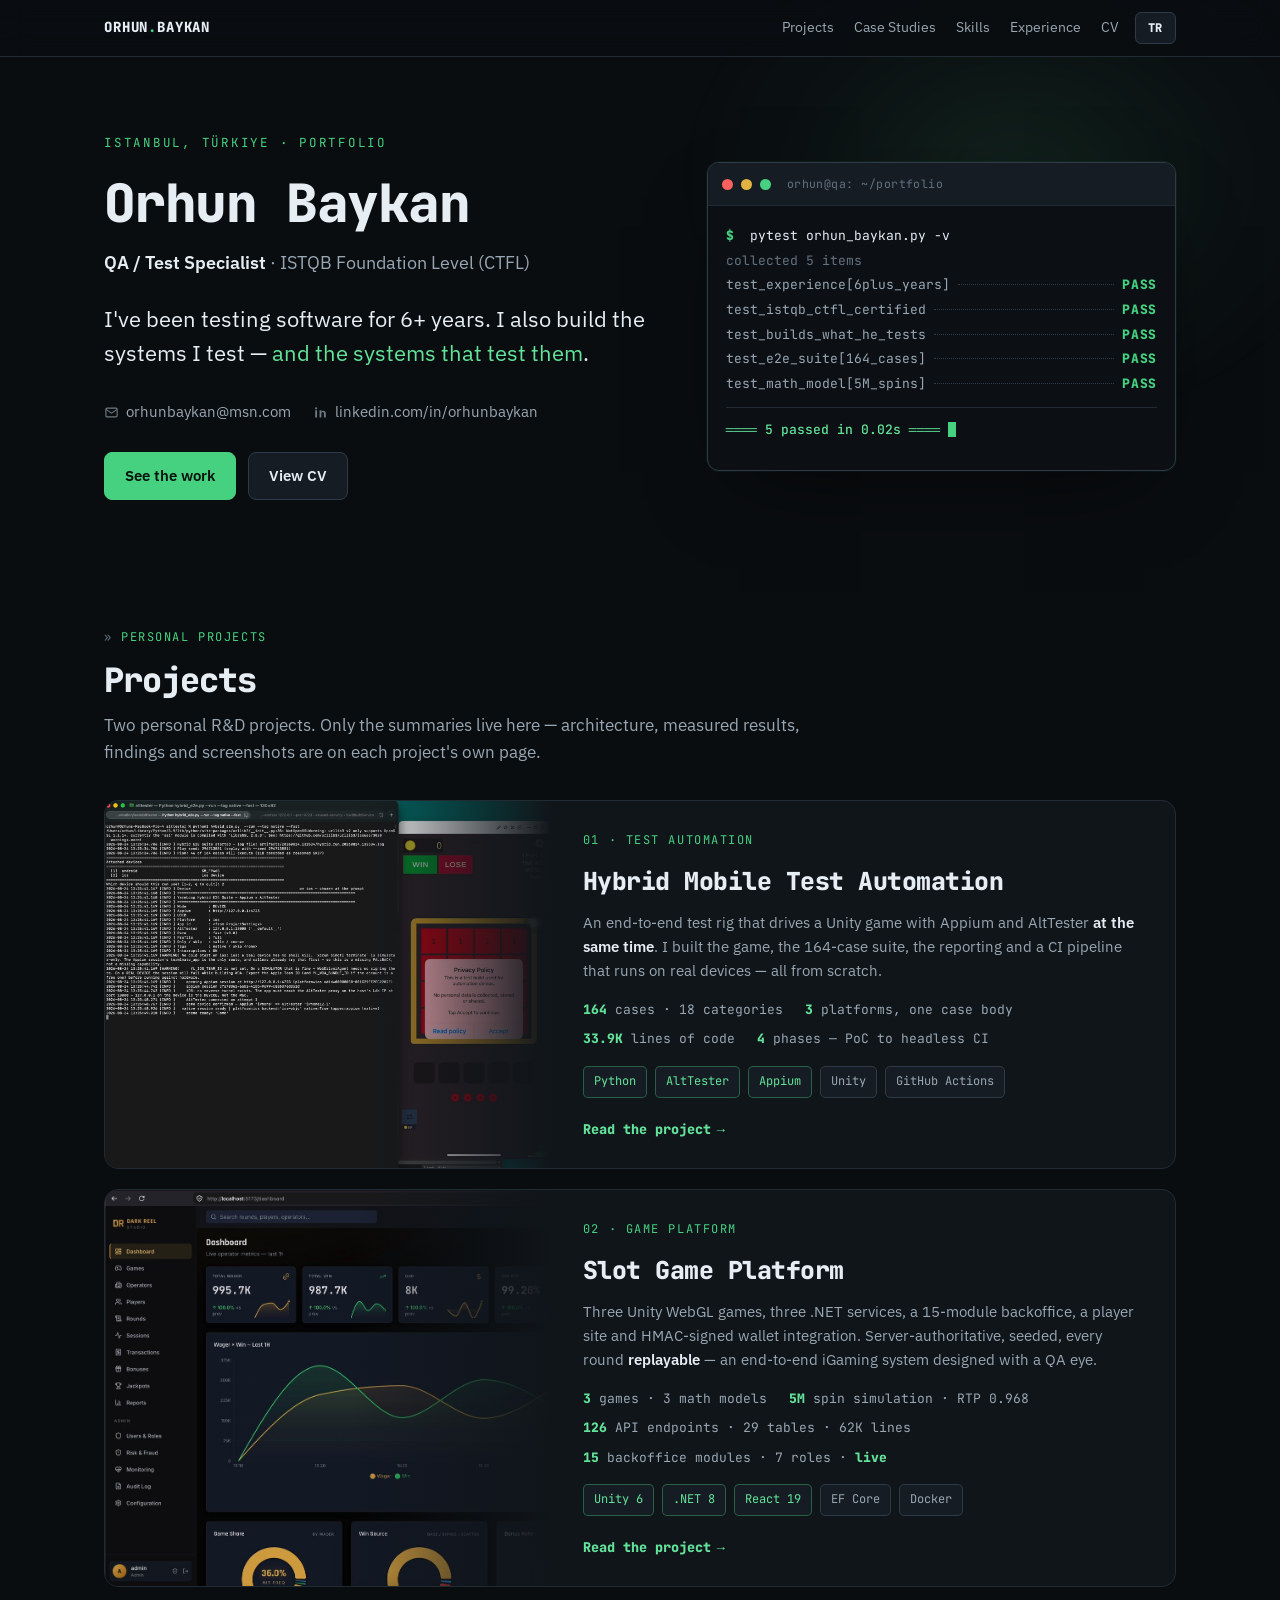
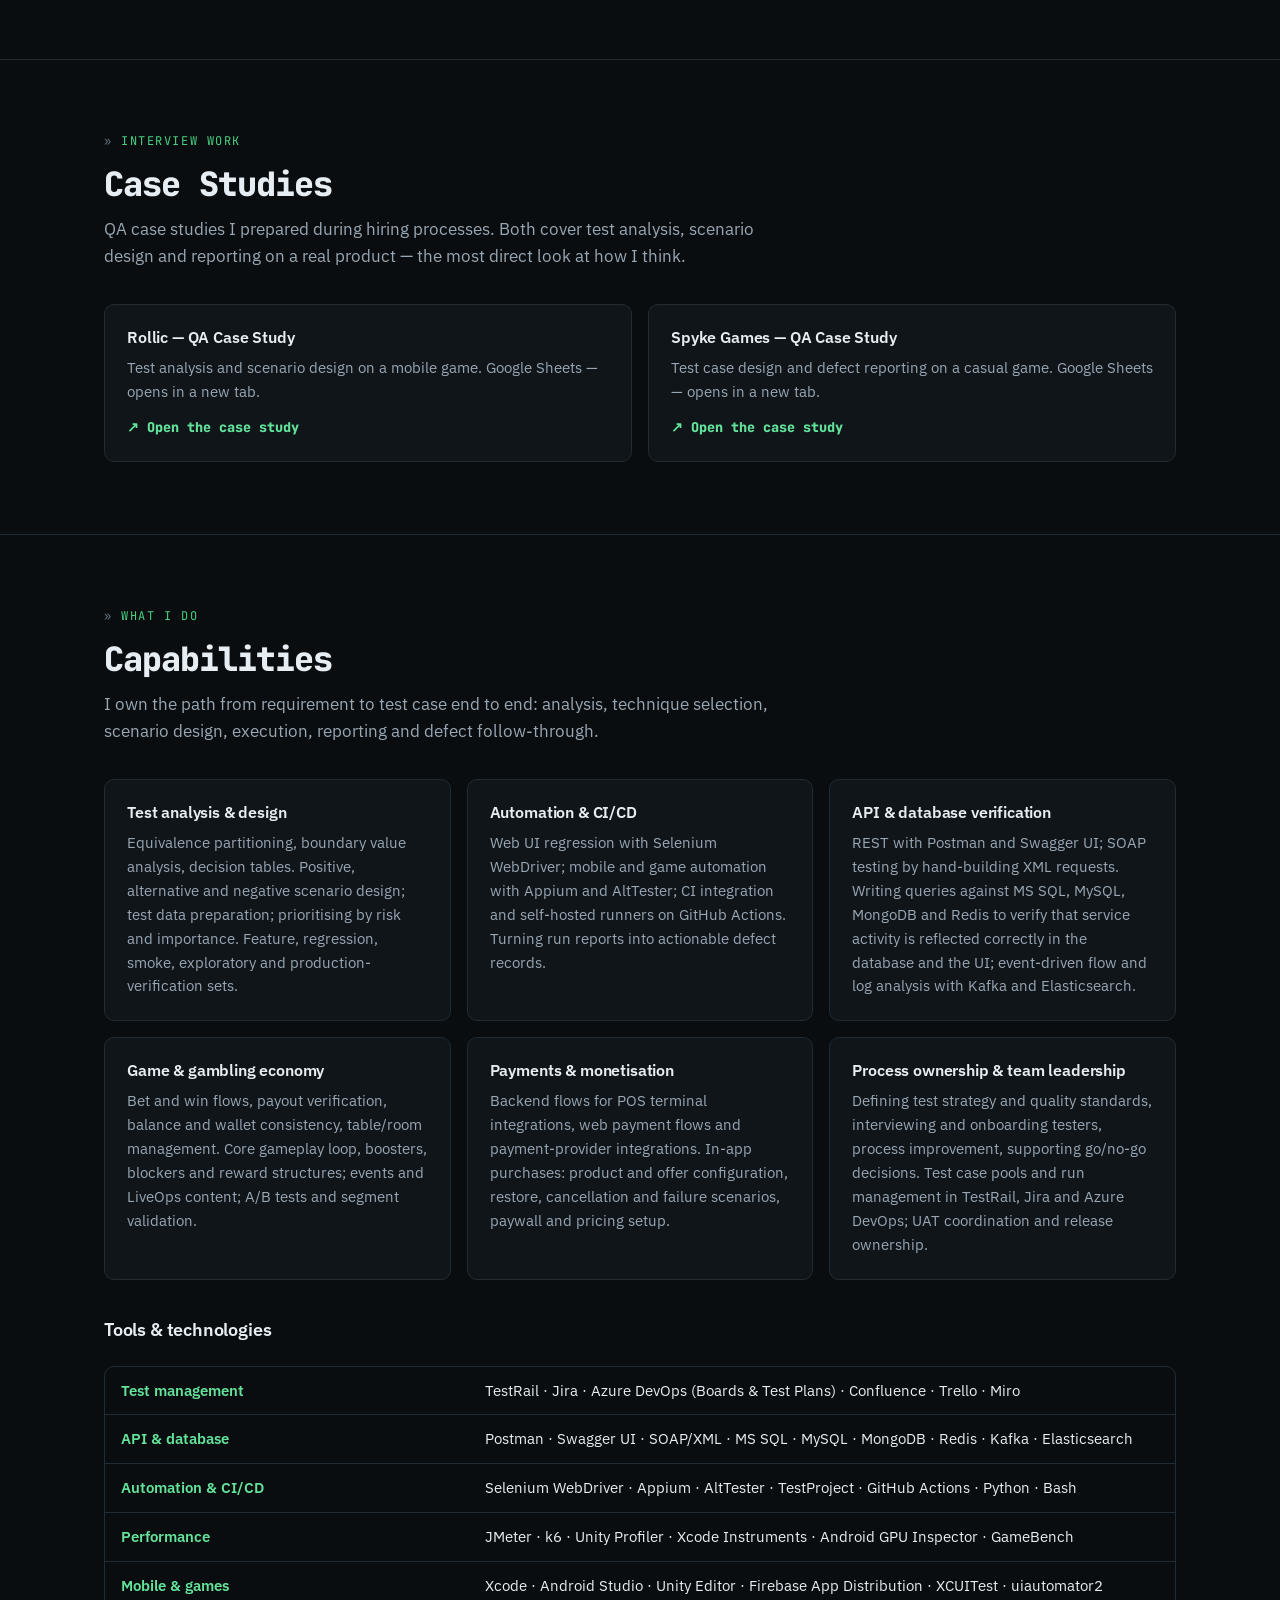
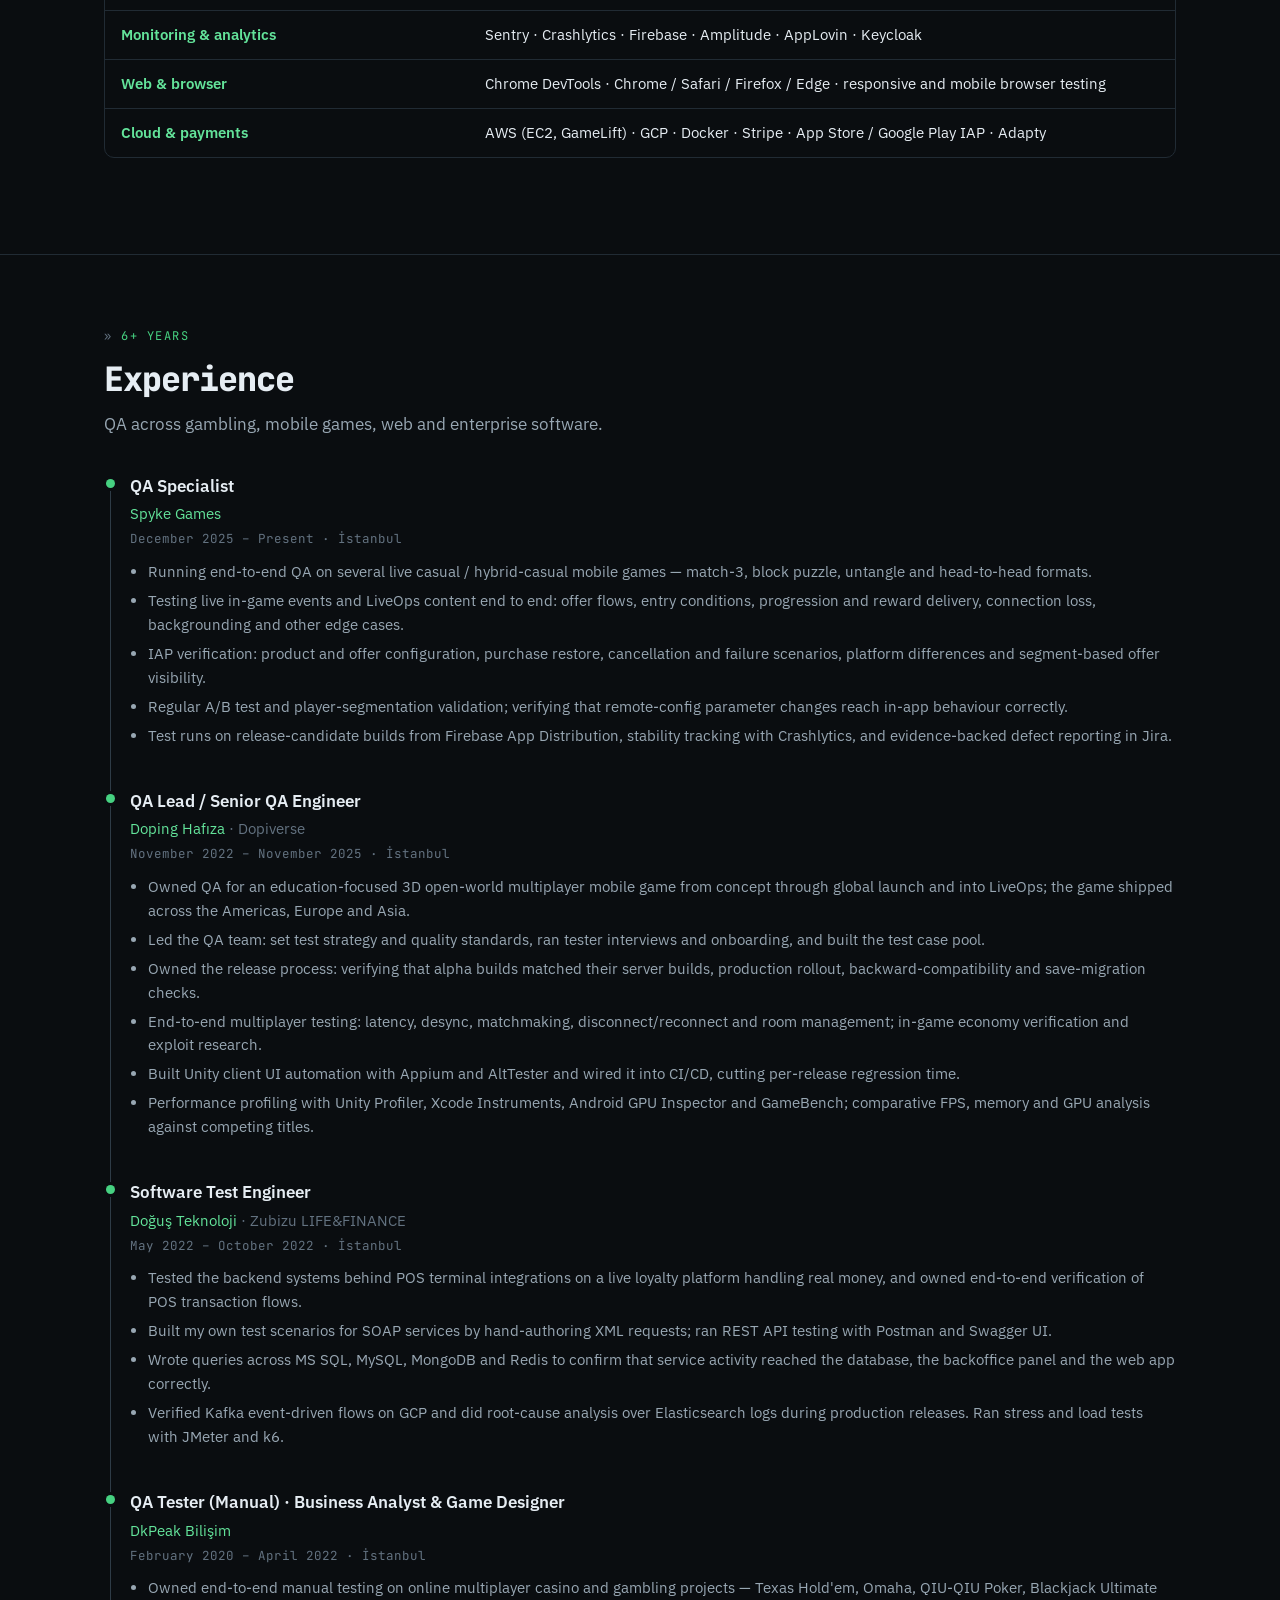
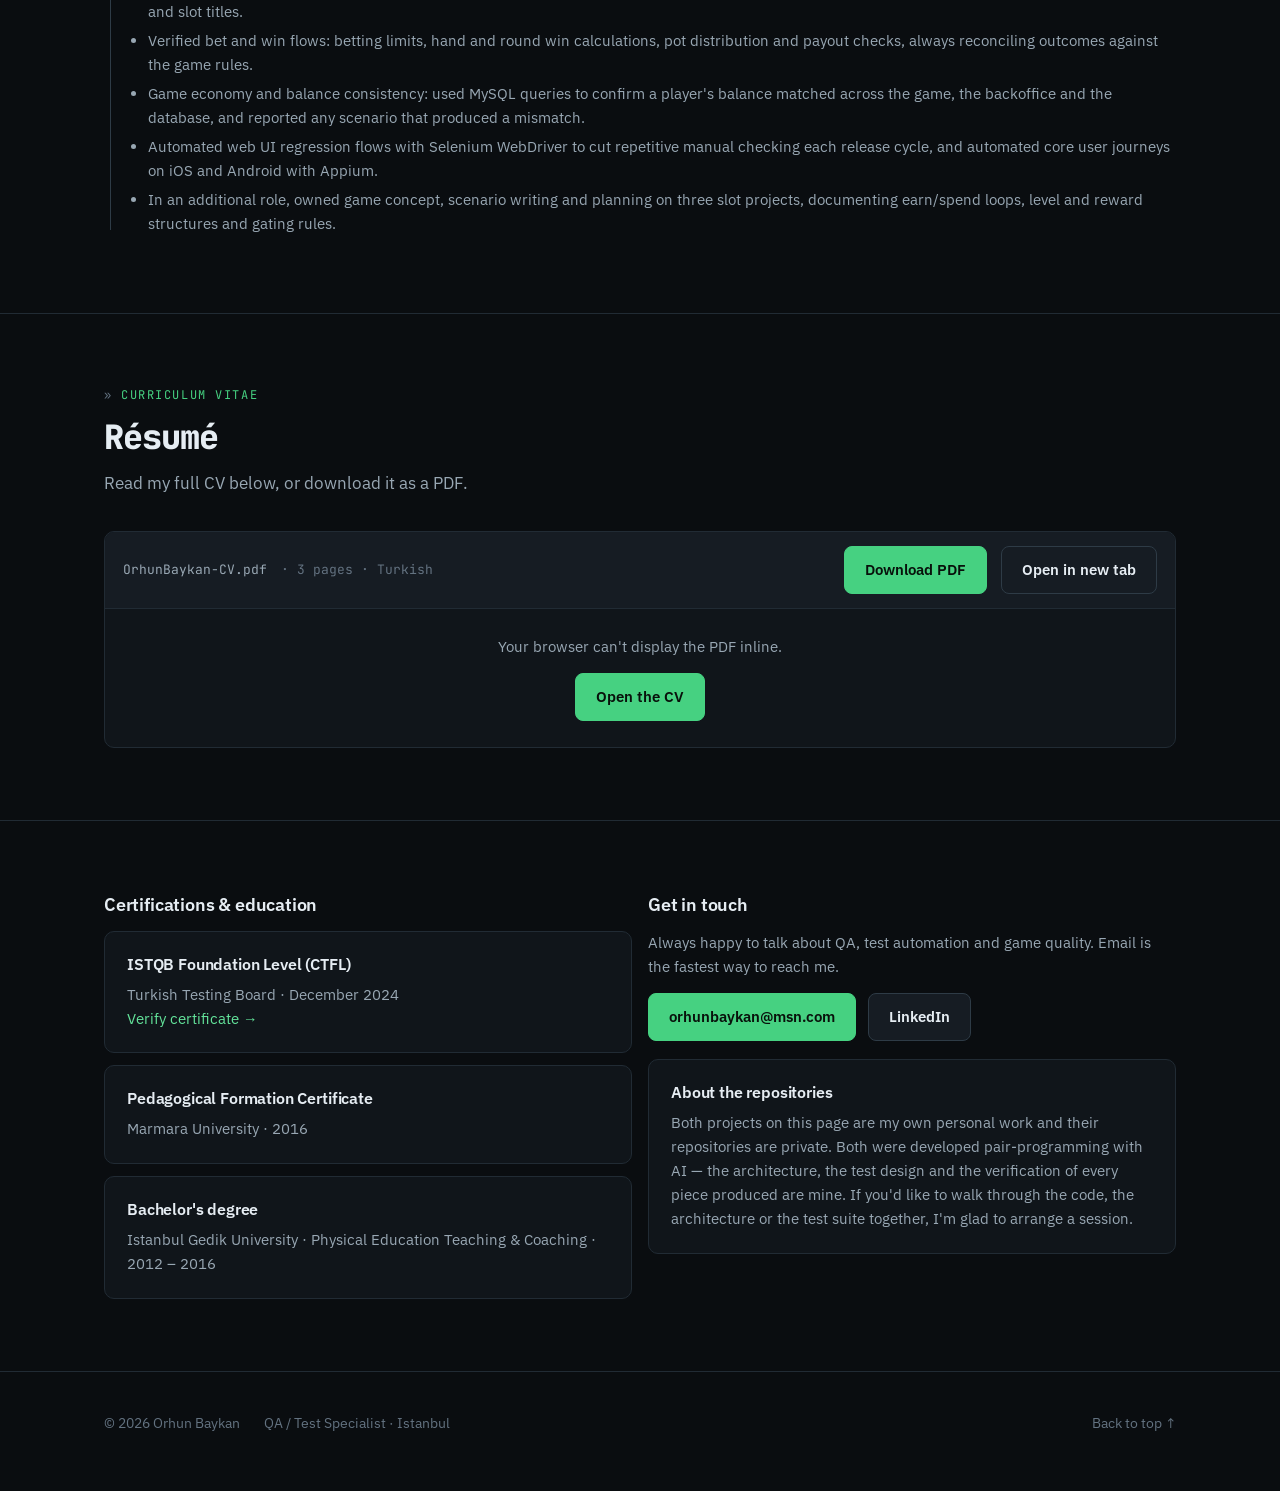
==== commit 11abb576: "platform: mark project live, link play/panel sites, add Spectator demo login and role row Co-Authore" ====
--- a/index.html
+++ b/index.html
@@ -131,7 +131,7 @@
           <li><b>3</b> <span data-lang="tr">oyun · 3 matematik modeli</span><span data-lang="en">games · 3 math models</span></li>
           <li><b>5M</b> <span data-lang="tr">spin simülasyonu · RTP 0.968</span><span data-lang="en">spin simulation · RTP 0.968</span></li>
           <li><b>126</b> <span data-lang="tr">API endpoint · 29 tablo · 62K satır</span><span data-lang="en">API endpoints · 29 tables · 62K lines</span></li>
-          <li><b>15</b> <span data-lang="tr">modüllü panel · 6 rol</span><span data-lang="en">backoffice modules · 6 roles</span></li>
+          <li><b>15</b> <span data-lang="tr">modüllü panel · 7 rol · <b style="color:var(--acc2)">yayında</b></span><span data-lang="en">backoffice modules · 7 roles · <b style="color:var(--acc2)">live</b></span></li>
         </ul>
         <div class="badges">
           <span class="badge g">Unity 6</span><span class="badge g">.NET 8</span><span class="badge g">React 19</span>
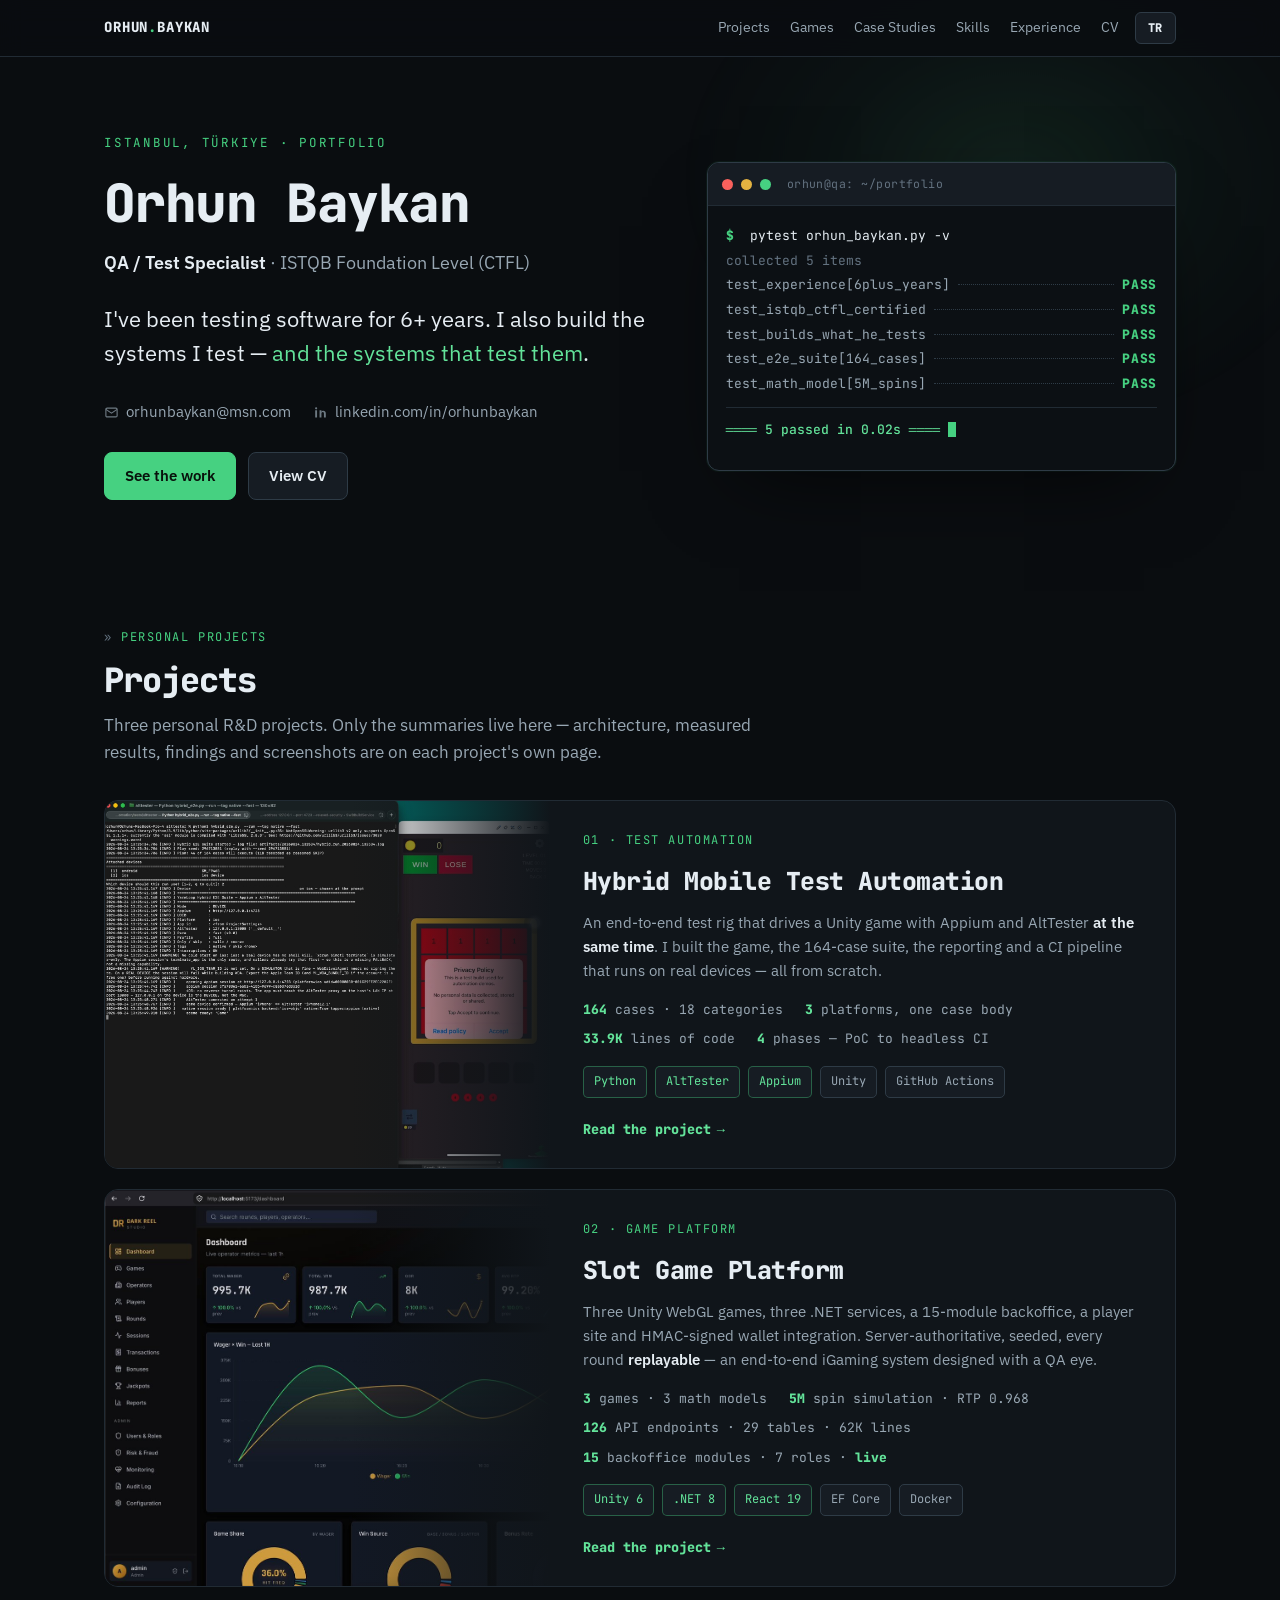
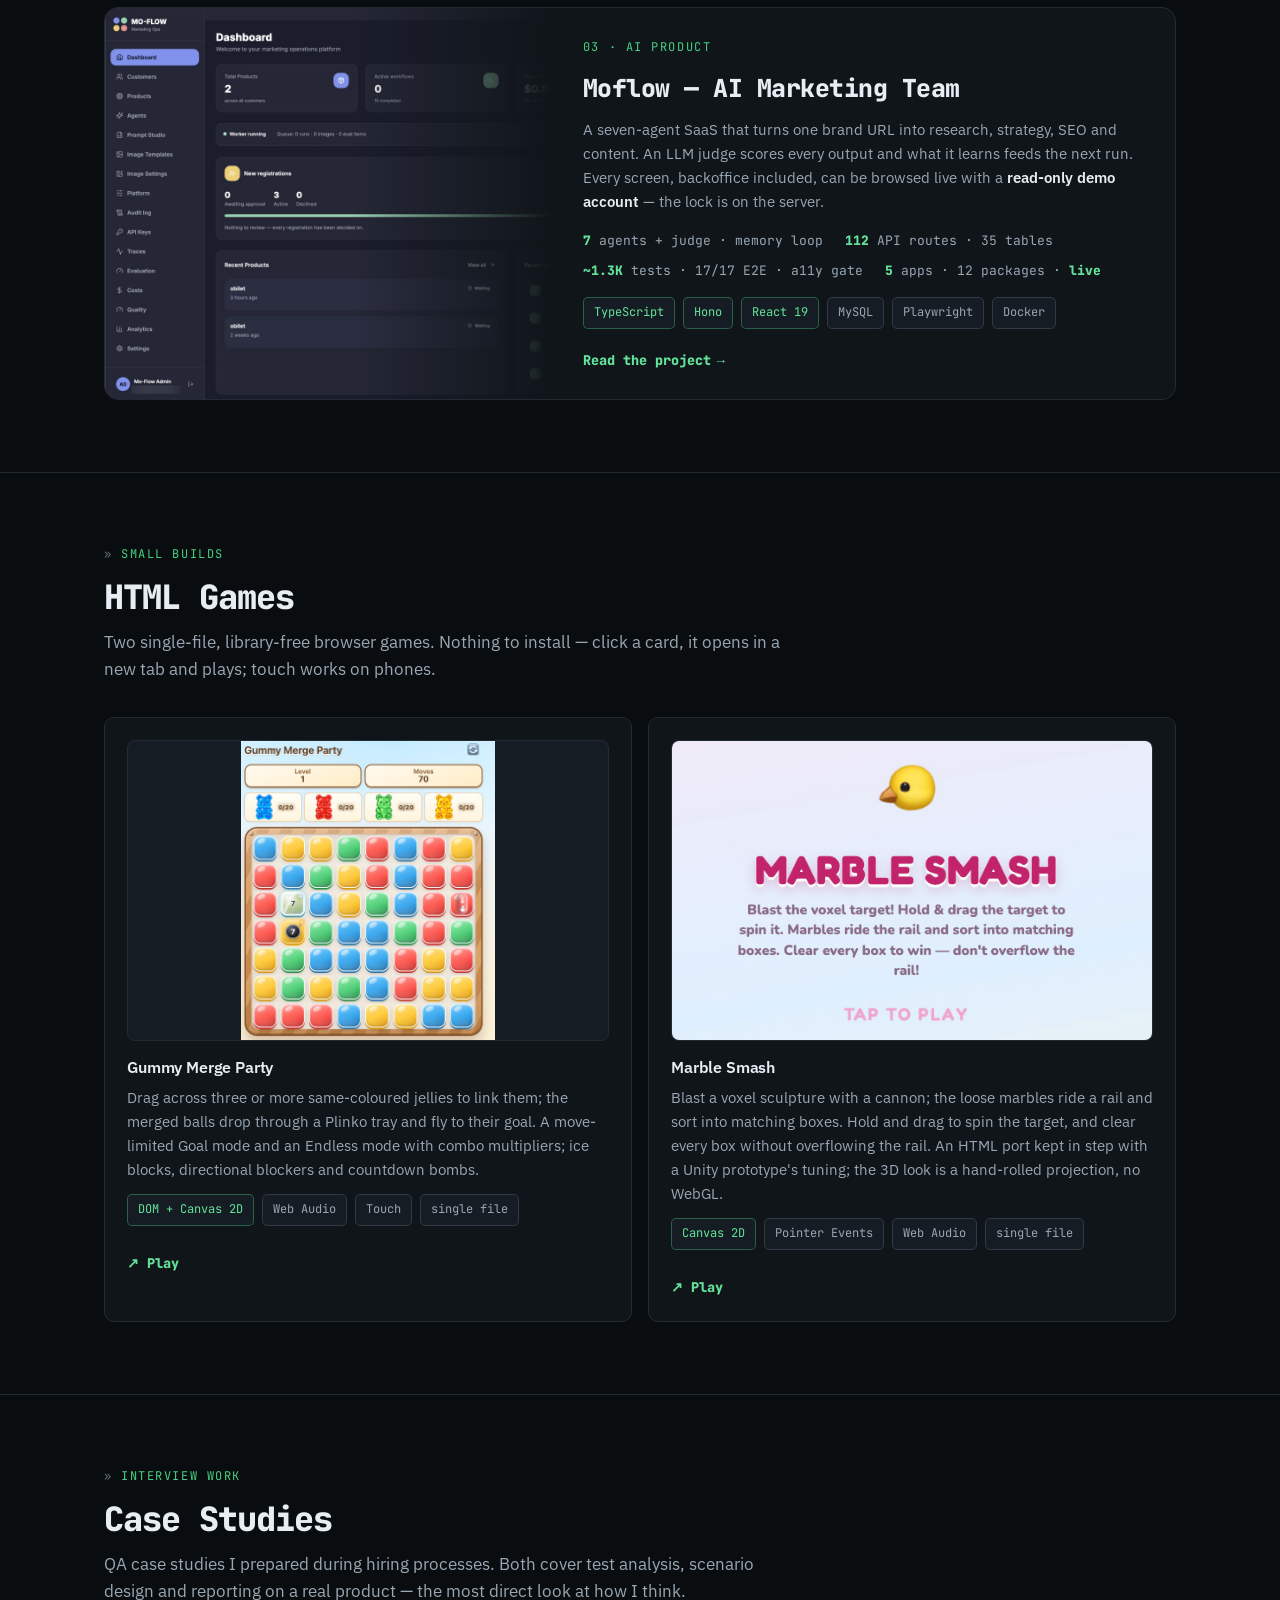
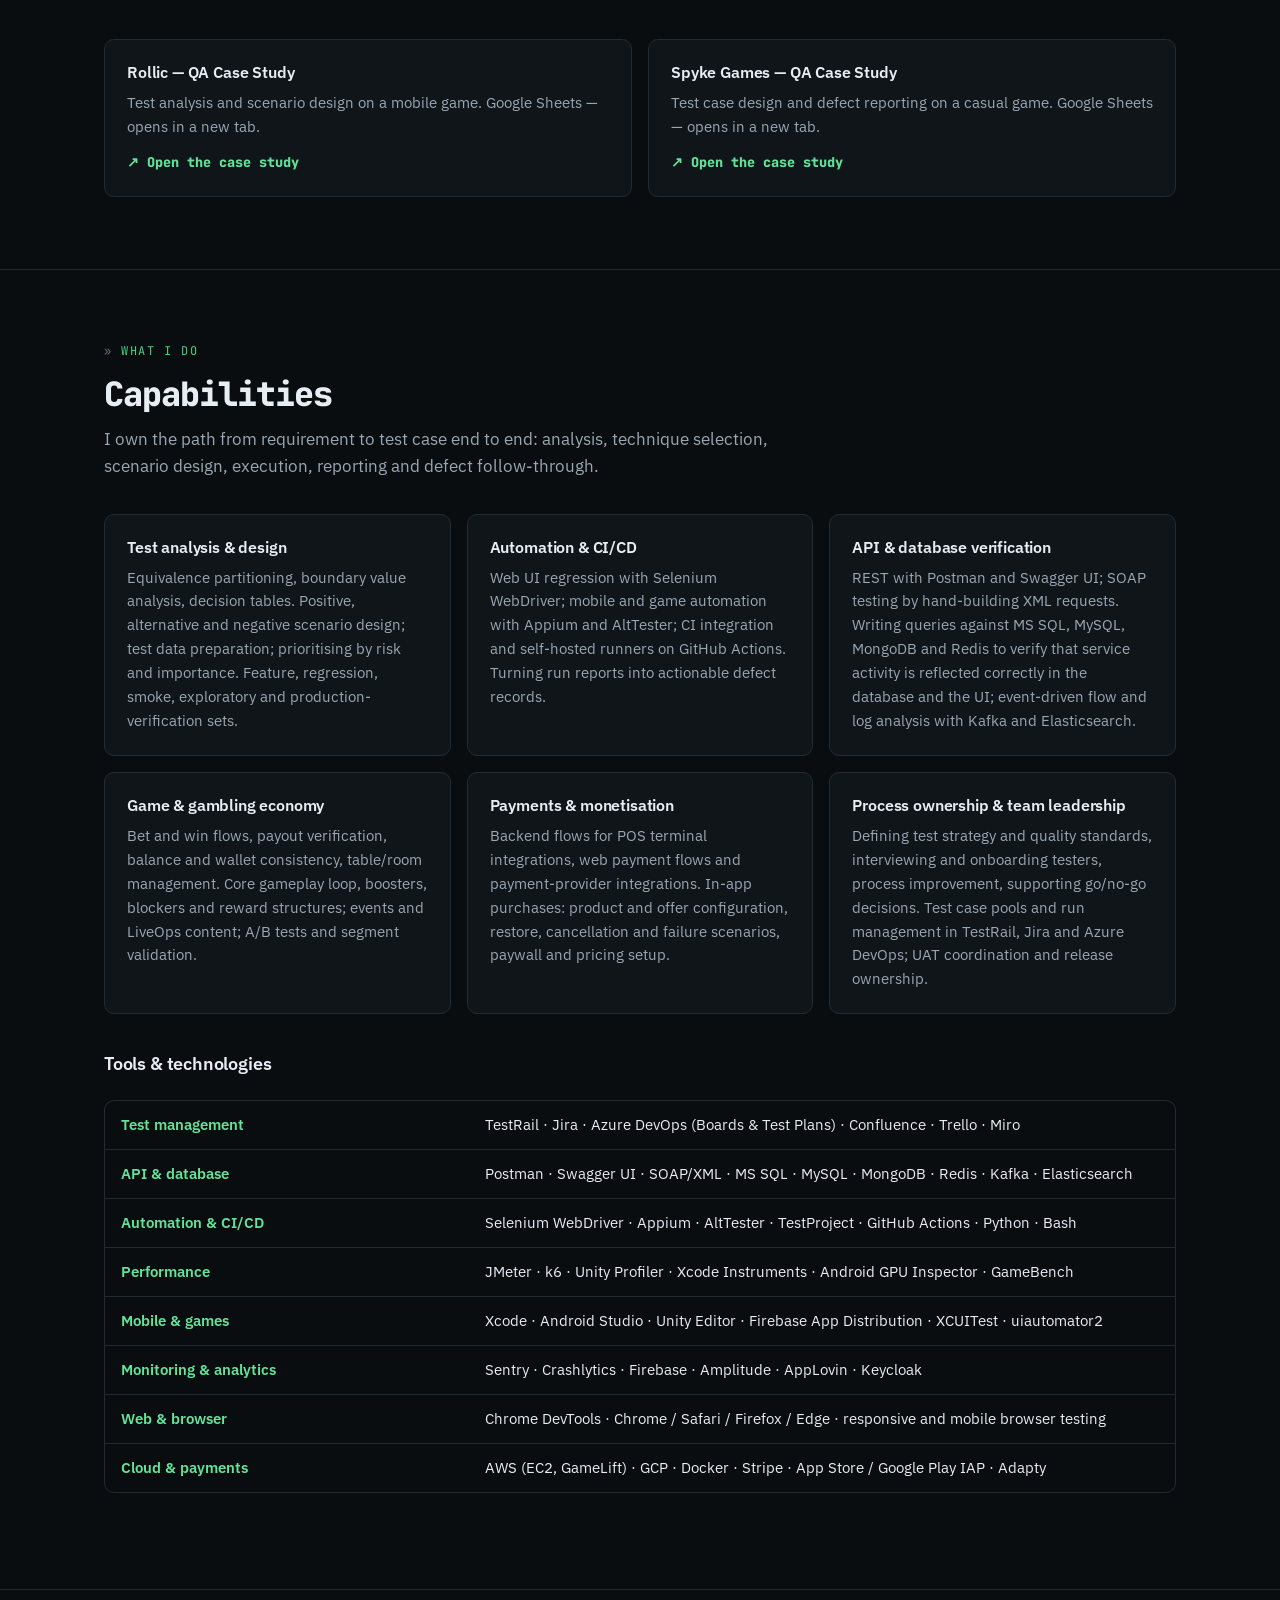
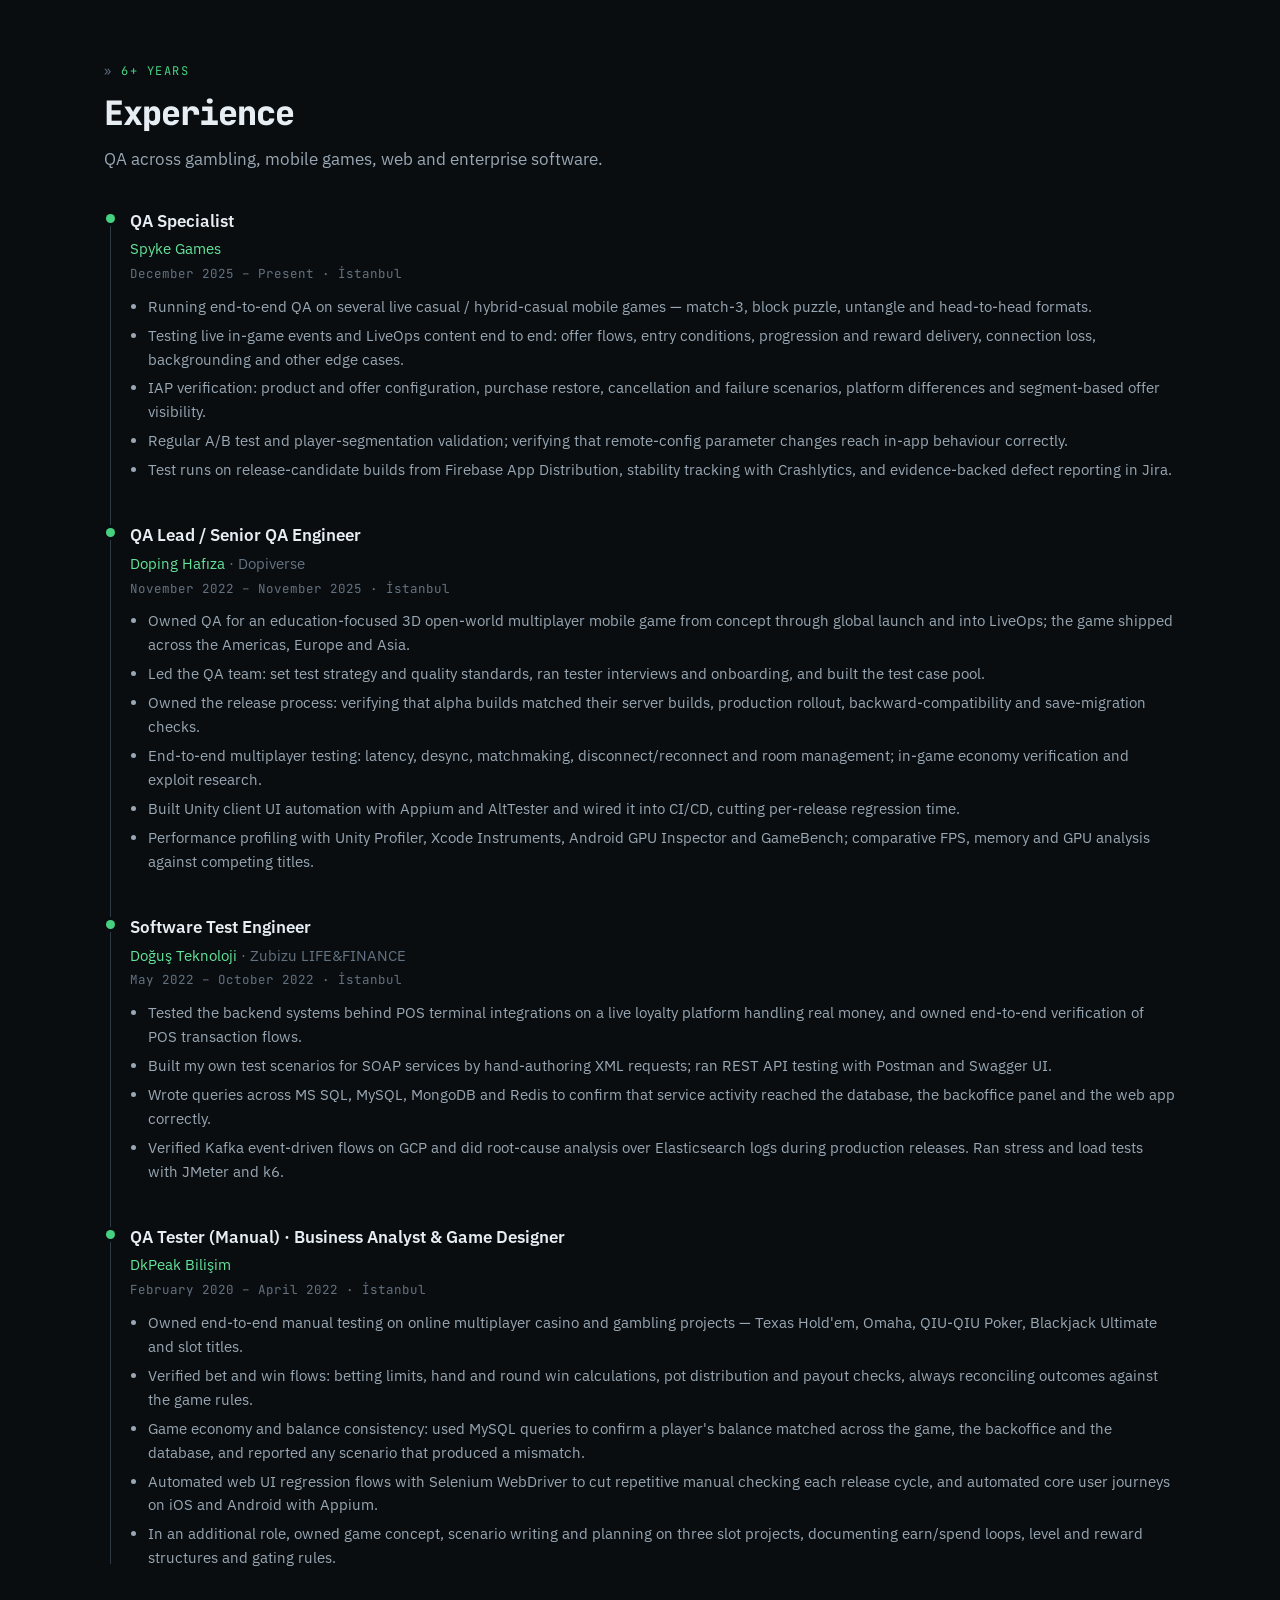
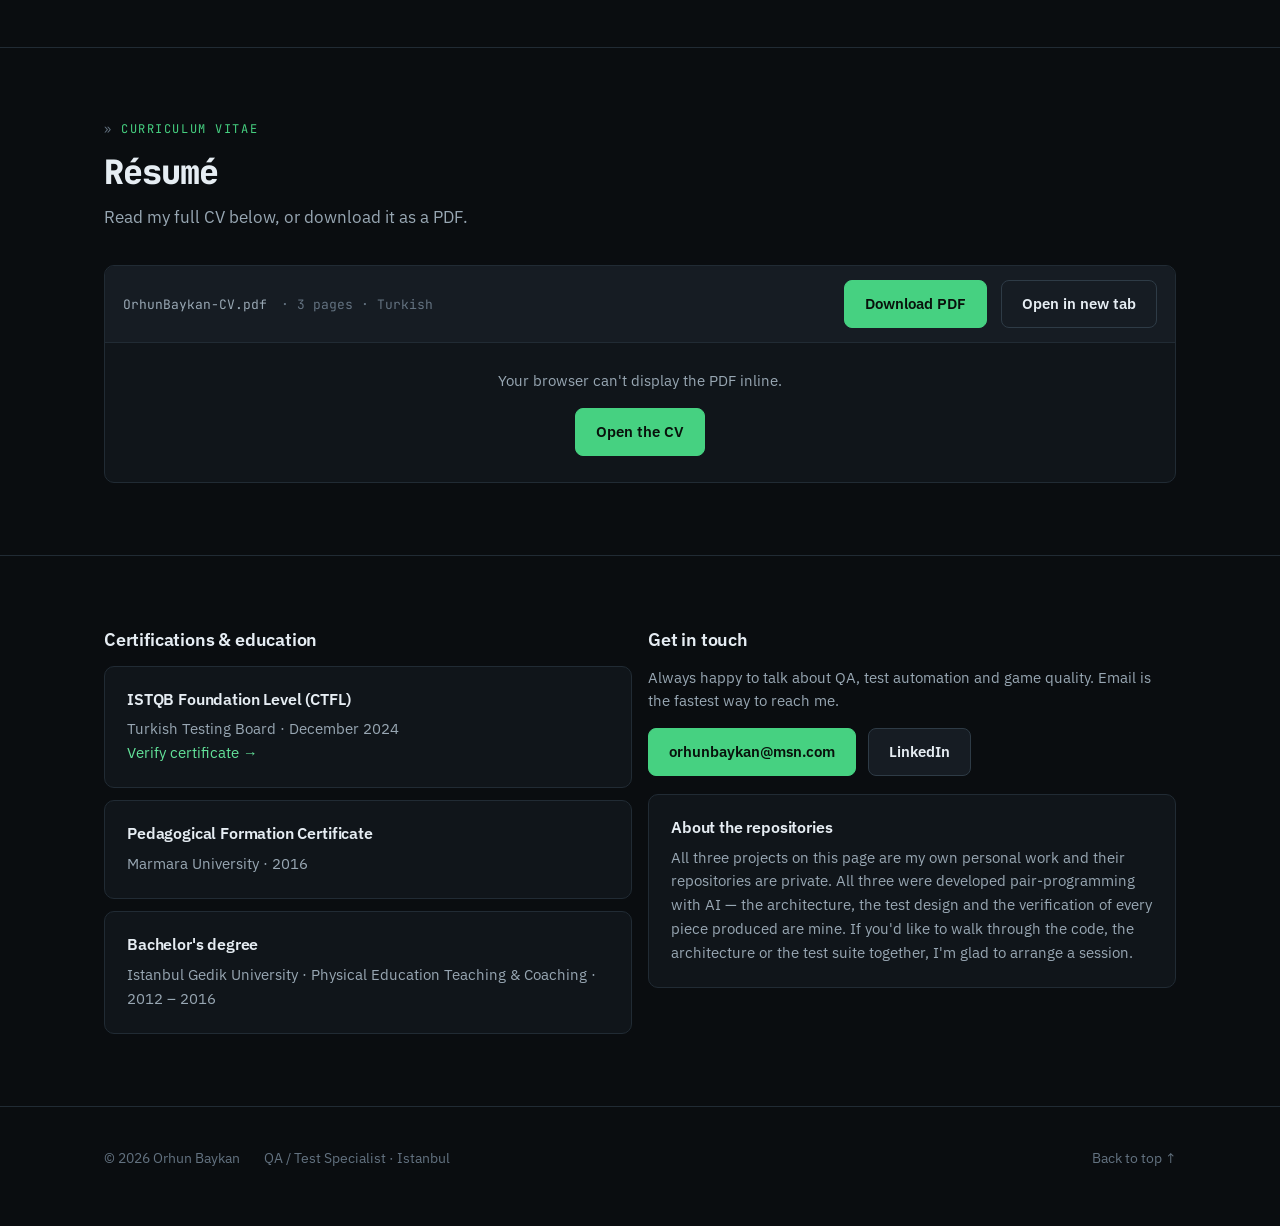
==== commit 3b3cb518: "HtmlGames-MoFlow-ADD" ====
--- a/index.html
+++ b/index.html
@@ -16,6 +16,7 @@
     <a class="brand" href="./">ORHUN<span>.</span>BAYKAN</a>
     <nav class="navlinks" id="navlinks">
       <a href="#projeler"><span data-lang="tr">Projeler</span><span data-lang="en">Projects</span></a>
+      <a href="#oyunlar"><span data-lang="tr">Oyunlar</span><span data-lang="en">Games</span></a>
       <a href="#casestudy"><span data-lang="tr">Case Study</span><span data-lang="en">Case Studies</span></a>
       <a href="#yetkinlik"><span data-lang="tr">Yetkinlikler</span><span data-lang="en">Skills</span></a>
       <a href="#deneyim"><span data-lang="tr">Deneyim</span><span data-lang="en">Experience</span></a>
@@ -89,8 +90,8 @@
     <div class="stag"><span data-lang="tr">Kişisel projeler</span><span data-lang="en">Personal projects</span></div>
     <h2><span data-lang="tr">Projeler</span><span data-lang="en">Projects</span></h2>
     <p class="sub">
-      <span data-lang="tr">İki kişisel Ar-Ge projesi. Burada yalnızca özetleri var — mimari, ölçülmüş sonuçlar, bulgular ve ekran görüntüleri her projenin kendi sayfasında.</span>
-      <span data-lang="en">Two personal R&amp;D projects. Only the summaries live here — architecture, measured results, findings and screenshots are on each project's own page.</span>
+      <span data-lang="tr">Üç kişisel Ar-Ge projesi. Burada yalnızca özetleri var — mimari, ölçülmüş sonuçlar, bulgular ve ekran görüntüleri her projenin kendi sayfasında.</span>
+      <span data-lang="en">Three personal R&amp;D projects. Only the summaries live here — architecture, measured results, findings and screenshots are on each project's own page.</span>
     </p>
   </div>
 
@@ -140,6 +141,64 @@
         <span class="pgo"><span data-lang="tr">Projeyi incele</span><span data-lang="en">Read the project</span></span>
       </div>
     </a>
+
+    <a class="proj" href="projects/moflow/">
+      <div class="pcover"><img src="assets/img/moflow-backoffice-dashboard.jpg" alt="Moflow backoffice dashboard" loading="lazy"></div>
+      <div class="pbody">
+        <div class="ptag"><span data-lang="tr">03 · AI ürünü</span><span data-lang="en">03 · AI product</span></div>
+        <h3><span data-lang="tr">Moflow — AI Pazarlama Ekibi</span><span data-lang="en">Moflow — AI Marketing Team</span></h3>
+        <p>
+          <span data-lang="tr">Tek bir marka URL'sinden araştırma, strateji, SEO ve içerik üreten yedi ajanlı bir SaaS. Her çıktıyı bir LLM hakem puanlar, öğrenilenler bir sonraki koşuyu besler. Yönetim paneli dahil her ekranı <b style="color:var(--ink)">salt-okunur demo hesabıyla</b> canlıda gezebilirsiniz — kilit sunucuda.</span>
+          <span data-lang="en">A seven-agent SaaS that turns one brand URL into research, strategy, SEO and content. An LLM judge scores every output and what it learns feeds the next run. Every screen, backoffice included, can be browsed live with a <b style="color:var(--ink)">read-only demo account</b> — the lock is on the server.</span>
+        </p>
+        <ul class="pfacts">
+          <li><b>7</b> <span data-lang="tr">ajan + hakem · hafıza döngüsü</span><span data-lang="en">agents + judge · memory loop</span></li>
+          <li><b>112</b> <span data-lang="tr">API route · 35 tablo</span><span data-lang="en">API routes · 35 tables</span></li>
+          <li><b>~1.3K</b> <span data-lang="tr">test · 17/17 E2E · a11y kapısı</span><span data-lang="en">tests · 17/17 E2E · a11y gate</span></li>
+          <li><b>5</b> <span data-lang="tr">uygulama · 12 paket · <b style="color:var(--acc2)">yayında</b></span><span data-lang="en">apps · 12 packages · <b style="color:var(--acc2)">live</b></span></li>
+        </ul>
+        <div class="badges">
+          <span class="badge g">TypeScript</span><span class="badge g">Hono</span><span class="badge g">React 19</span>
+          <span class="badge">MySQL</span><span class="badge">Playwright</span><span class="badge">Docker</span>
+        </div>
+        <span class="pgo"><span data-lang="tr">Projeyi incele</span><span data-lang="en">Read the project</span></span>
+      </div>
+    </a>
+  </div>
+</div>
+</section>
+
+<!-- ==================== OYUNLAR ==================== -->
+<section id="oyunlar">
+<div class="wrap">
+  <div class="shead">
+    <div class="stag"><span data-lang="tr">Küçük işler</span><span data-lang="en">Small builds</span></div>
+    <h2><span data-lang="tr">HTML Oyunları</span><span data-lang="en">HTML Games</span></h2>
+    <p class="sub">
+      <span data-lang="tr">Tek dosyalık, kütüphanesiz iki tarayıcı oyunu. Kurulum yok — karta tıklayın, yeni sekmede açılır ve oynanır; telefonda dokunmatik çalışır.</span>
+      <span data-lang="en">Two single-file, library-free browser games. Nothing to install — click a card, it opens in a new tab and plays; touch works on phones.</span>
+    </p>
+  </div>
+
+  <div class="grid2">
+    <a class="card cslink" href="games/gummy-merge-party/" target="_blank" rel="noopener">
+      <div class="gcover"><img src="assets/img/game-gummy-merge-party.jpg" alt="Gummy Merge Party gameplay" loading="lazy"></div>
+      <h4>Gummy Merge Party</h4>
+      <p><span data-lang="tr">Aynı renkten üç ve üzeri jöleyi sürükleyerek bağla; birleşen toplar alttaki Plinko tablasından geçip hedefe uçar. Hamle sınırlı Hedef modu ve kombo çarpanlı Sonsuz mod; buz blokları, yön engelleri ve geri sayan bombalar.</span><span data-lang="en">Drag across three or more same-coloured jellies to link them; the merged balls drop through a Plinko tray and fly to their goal. A move-limited Goal mode and an Endless mode with combo multipliers; ice blocks, directional blockers and countdown bombs.</span></p>
+      <div class="badges" style="margin:12px 0 14px">
+        <span class="badge g">DOM + Canvas 2D</span><span class="badge">Web Audio</span><span class="badge">Touch</span><span class="badge"><span data-lang="tr">tek dosya</span><span data-lang="en">single file</span></span>
+      </div>
+      <span class="csgo">↗ <span data-lang="tr">Oyna</span><span data-lang="en">Play</span></span>
+    </a>
+    <a class="card cslink" href="games/marble-smash/" target="_blank" rel="noopener">
+      <div class="gcover fill"><img src="assets/img/game-marble-smash.jpg" alt="Marble Smash splash screen" loading="lazy"></div>
+      <h4>Marble Smash</h4>
+      <p><span data-lang="tr">Topla voksel heykeli parçala; kopan bilyeler raydan akıp aynı renkli kutulara dizilir. Hedefi tutup sürükleyerek döndür, rayı taşırmadan bütün kutuları temizle. Bir Unity prototipinin ayarlarıyla birebir tutulan HTML portu; 3B görünüm elle yazılmış bir projeksiyondur, WebGL yok.</span><span data-lang="en">Blast a voxel sculpture with a cannon; the loose marbles ride a rail and sort into matching boxes. Hold and drag to spin the target, and clear every box without overflowing the rail. An HTML port kept in step with a Unity prototype's tuning; the 3D look is a hand-rolled projection, no WebGL.</span></p>
+      <div class="badges" style="margin:12px 0 14px">
+        <span class="badge g">Canvas 2D</span><span class="badge">Pointer Events</span><span class="badge">Web Audio</span><span class="badge"><span data-lang="tr">tek dosya</span><span data-lang="en">single file</span></span>
+      </div>
+      <span class="csgo">↗ <span data-lang="tr">Oyna</span><span data-lang="en">Play</span></span>
+    </a>
   </div>
 </div>
 </section>
@@ -384,8 +443,8 @@
       </div>
       <div class="card">
         <h4><span data-lang="tr">Depolar hakkında</span><span data-lang="en">About the repositories</span></h4>
-        <p><span data-lang="tr">Bu sayfadaki iki proje de bana ait kişisel çalışmalardır ve depoları özeldir. Her ikisi de AI ile pair-programming yapılarak geliştirildi — mimari kararlar, test tasarımı ve üretilen her parçanın doğrulanması bana ait. Kodu, mimariyi veya test paketini birlikte incelemek isterseniz memnuniyetle bir oturum ayarlarım.</span>
-        <span data-lang="en">Both projects on this page are my own personal work and their repositories are private. Both were developed pair-programming with AI — the architecture, the test design and the verification of every piece produced are mine. If you'd like to walk through the code, the architecture or the test suite together, I'm glad to arrange a session.</span></p>
+        <p><span data-lang="tr">Bu sayfadaki üç proje de bana ait kişisel çalışmalardır ve depoları özeldir. Üçü de AI ile pair-programming yapılarak geliştirildi — mimari kararlar, test tasarımı ve üretilen her parçanın doğrulanması bana ait. Kodu, mimariyi veya test paketini birlikte incelemek isterseniz memnuniyetle bir oturum ayarlarım.</span>
+        <span data-lang="en">All three projects on this page are my own personal work and their repositories are private. All three were developed pair-programming with AI — the architecture, the test design and the verification of every piece produced are mine. If you'd like to walk through the code, the architecture or the test suite together, I'm glad to arrange a session.</span></p>
       </div>
     </div>
   </div>
--- a/assets/css/site.css
+++ b/assets/css/site.css
@@ -223,6 +223,10 @@
 a.card.cslink{display:block; color:inherit; text-decoration:none; transition:border-color .15s}
 a.card.cslink:hover{border-color:var(--acc); text-decoration:none}
 a.card.cslink h4{color:var(--ink)}
+/* oyun karti kapagi: dikey ekran goruntusu ortalanir, .fill yatay olani kirparak doldurur */
+.gcover{aspect-ratio:16/10; margin-bottom:16px; border-radius:8px; overflow:hidden; border:1px solid var(--line); background:var(--bg3); display:flex; justify-content:center}
+.gcover img{height:100%; width:auto; max-width:100%; object-fit:contain; display:block}
+.gcover.fill img{width:100%; object-fit:cover}
 .csgo{display:inline-block; margin-top:12px; font-size:13.5px; font-weight:600; color:var(--acc2); font-family:var(--mono)}
 
 /* ---------- alinti ---------- */
